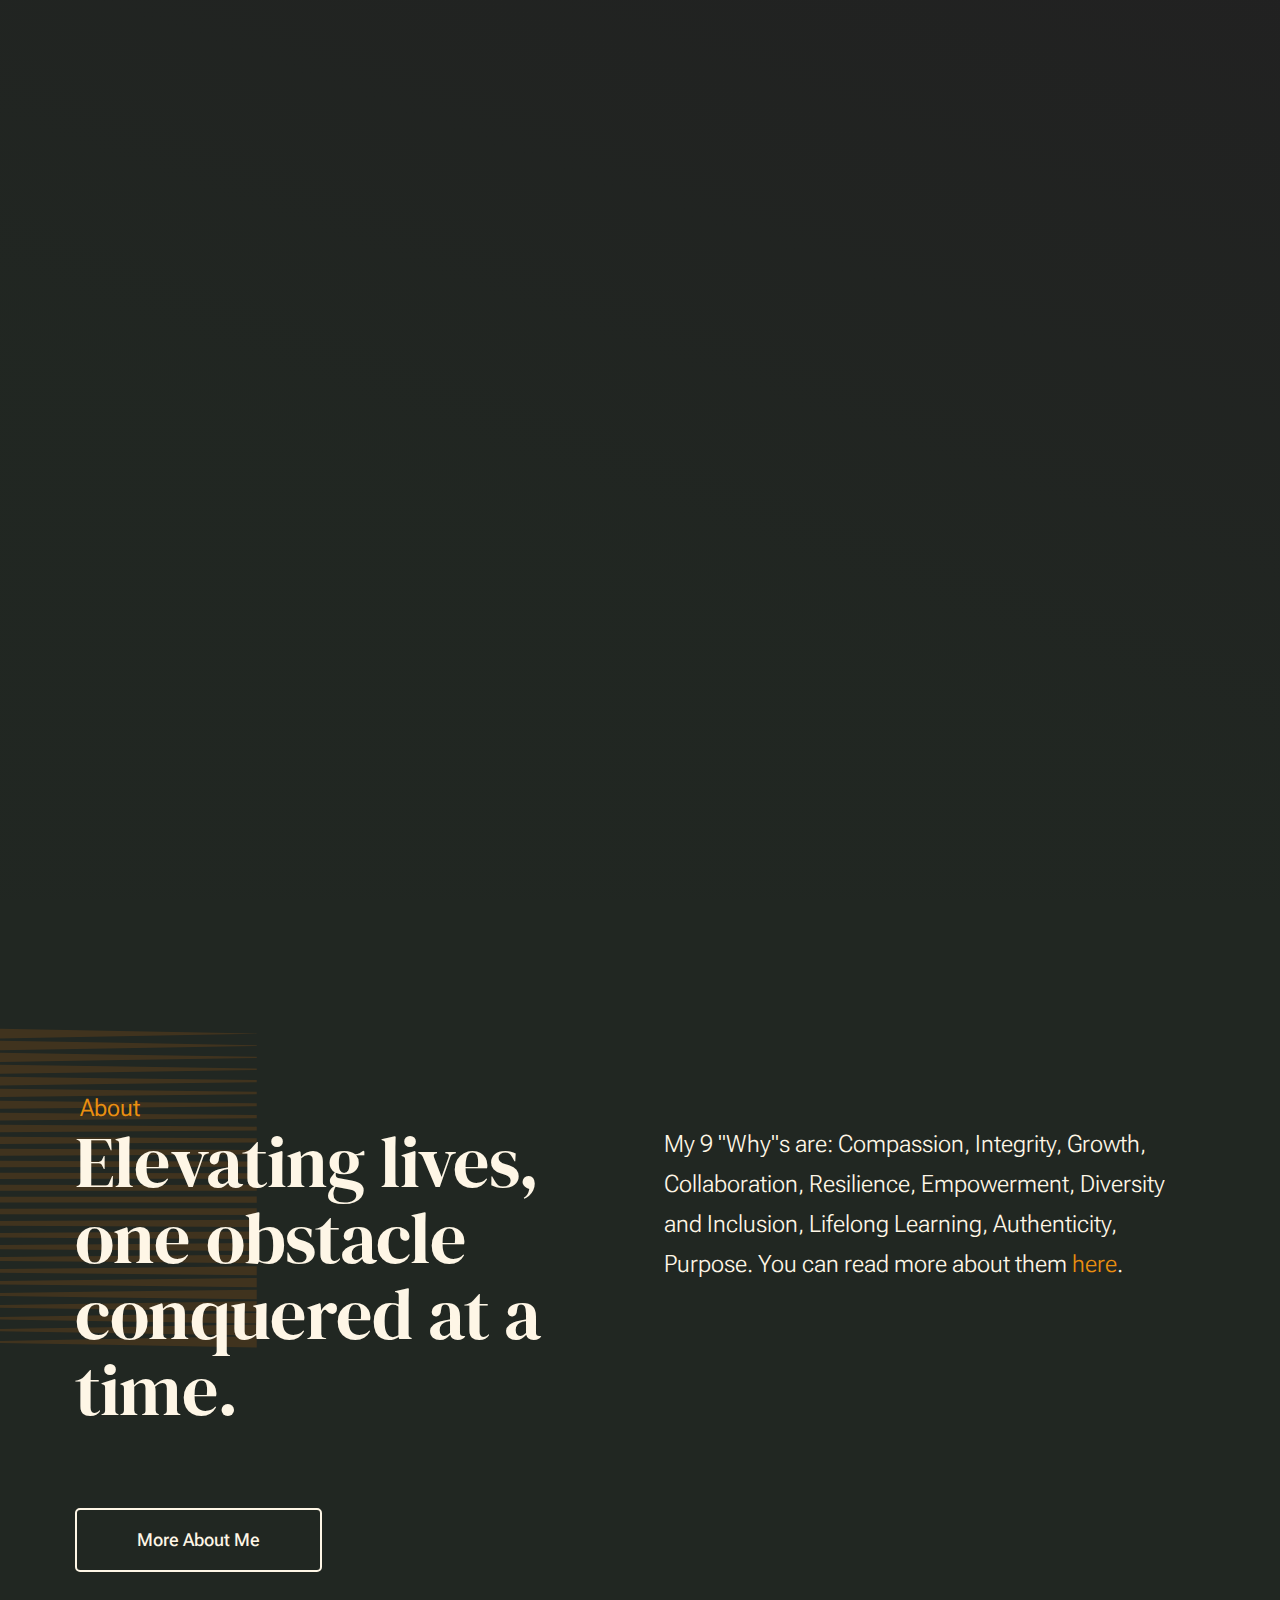
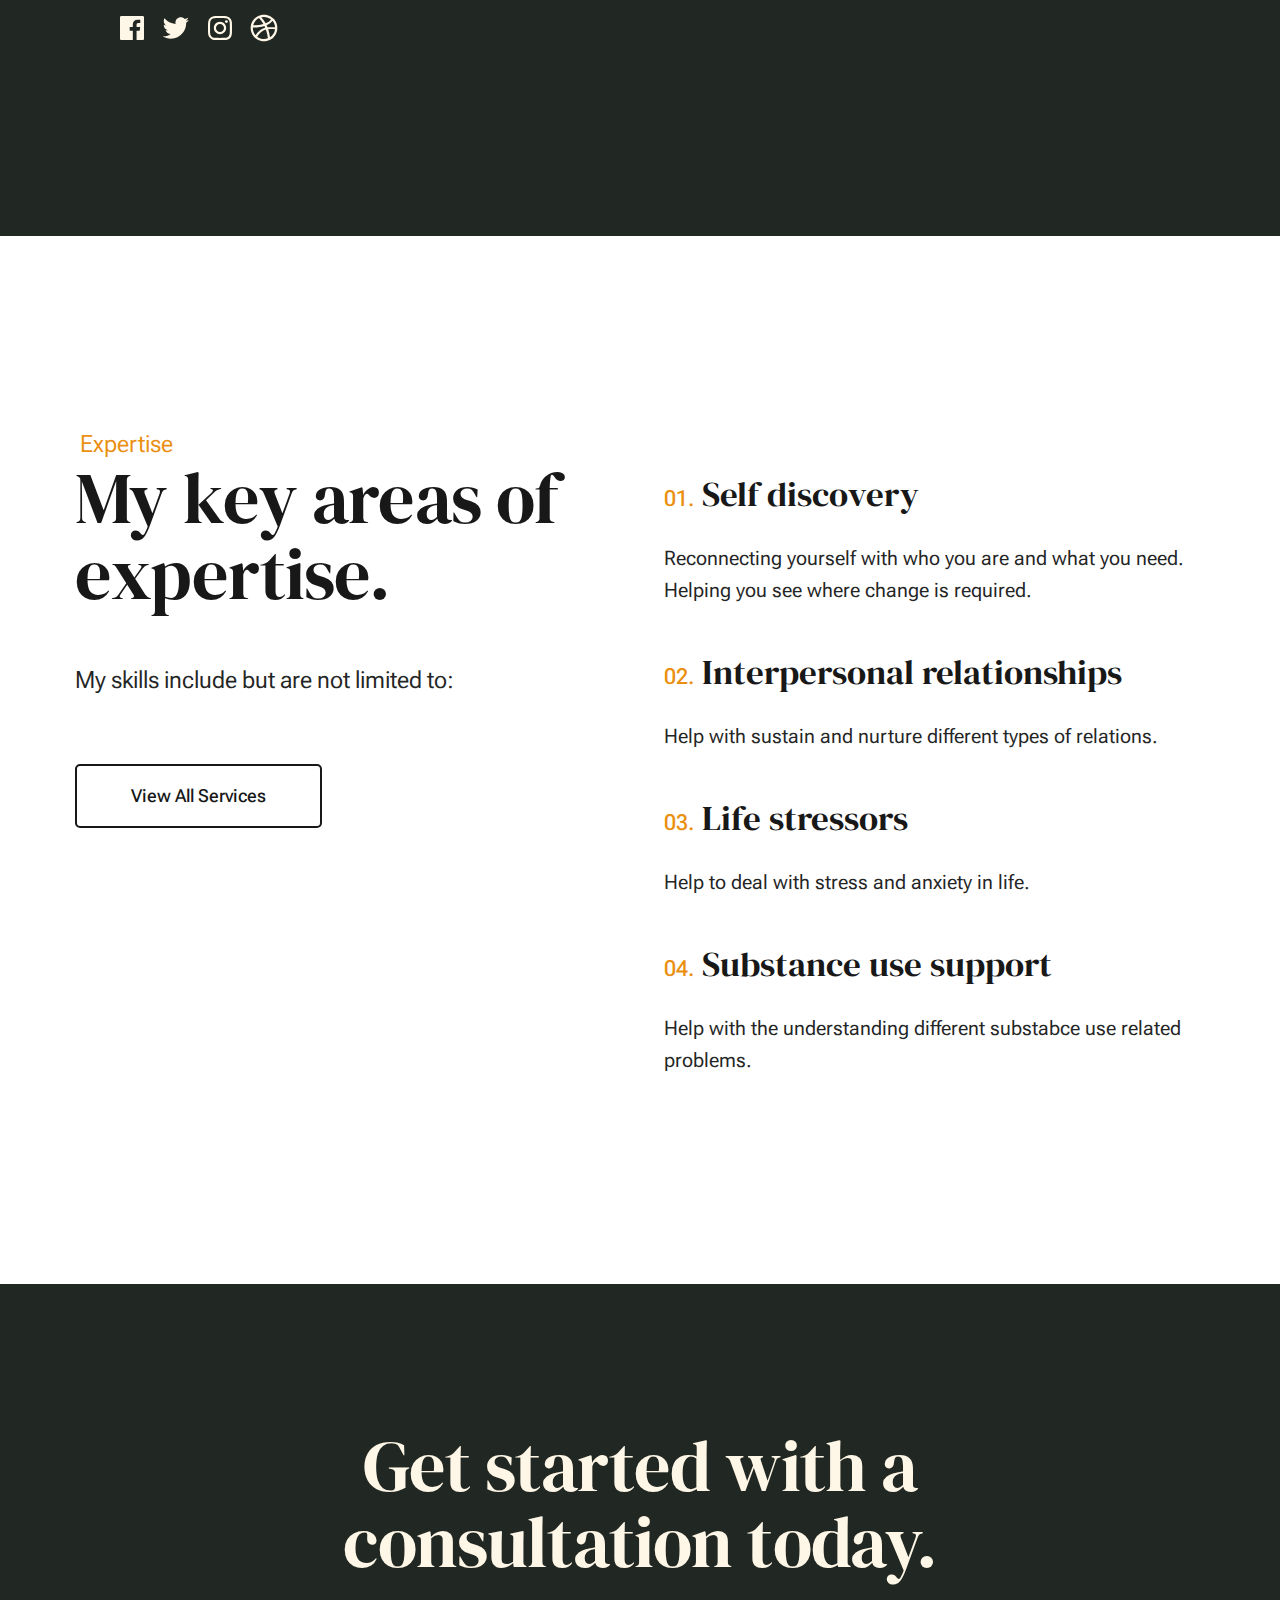
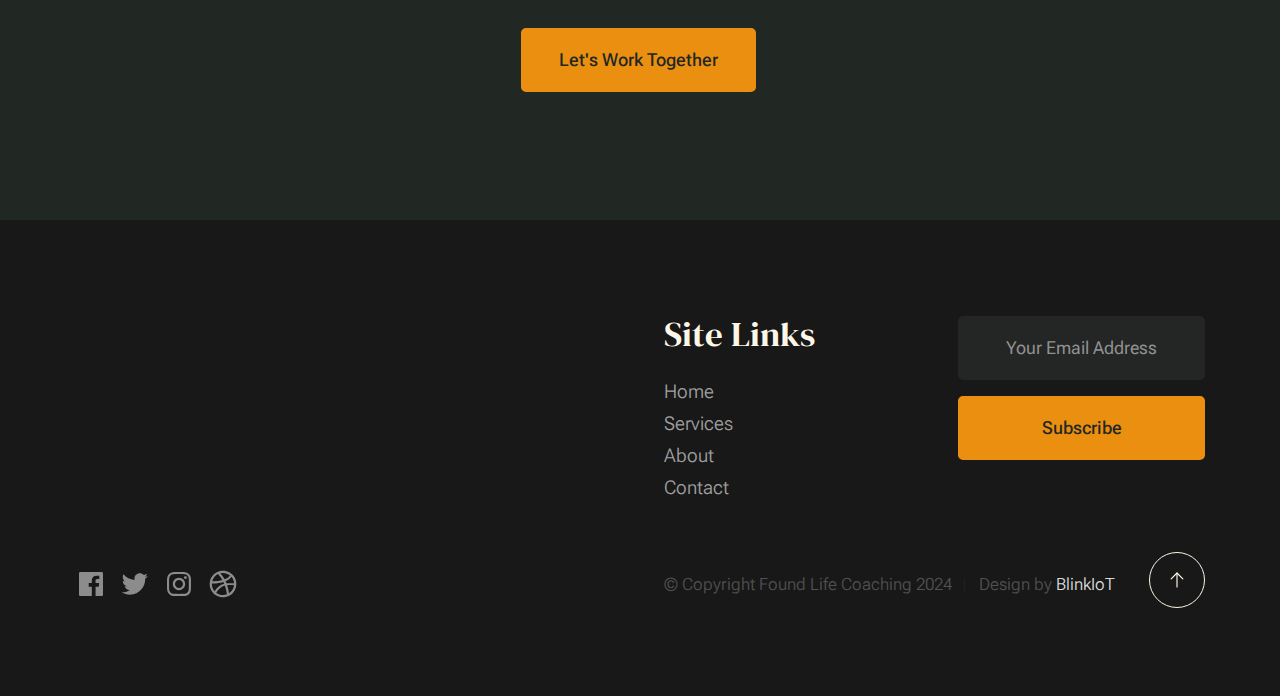
==== index.html @ c4e7d4be "init" ====
<!DOCTYPE html>
<html lang="en" class="no-js" >
<head>

    <!--- basic page needs
    ================================================== -->
    <meta charset="utf-8">
    <meta name="viewport" content="width=device-width, initial-scale=1">
    <title>Monica</title>

    <script>
        document.documentElement.classList.remove('no-js');
        document.documentElement.classList.add('js');
    </script>

    <!-- CSS
    ================================================== -->
    <link rel="stylesheet" href="css/vendor.css">
    <link rel="stylesheet" href="css/styles.css">

    <!-- favicons
    ================================================== -->
    <link rel="apple-touch-icon" sizes="180x180" href="apple-touch-icon.png">
    <link rel="icon" type="image/png" sizes="32x32" href="favicon-32x32.png">
    <link rel="icon" type="image/png" sizes="16x16" href="favicon-16x16.png">
    <link rel="manifest" href="site.webmanifest">

</head>


<body id="top">

    
    <!-- preloader
    ================================================== -->
    <div id="preloader">
        <div id="loader" class="dots-fade">
            <div></div>
            <div></div>
            <div></div>
        </div>
    </div>


    <!-- page wrap
    ================================================== -->
    <div id="page" class="s-pagewrap ss-home">


        <!-- # site header 
        ================================================== -->
        <header class="s-header">

            <div class="row s-header__inner width-sixteen-col">

                <div class="s-header__block">
                    <div class="s-header__logo">
                        <a class="logo" href="index.html">
                            Found Life Coaching
                        </a>
                    </div>

                    <a class="s-header__menu-toggle" href="#0"><span>Menu</span></a>
                </div> <!-- end s-header__block -->

                <nav class="s-header__nav">
    
                    <ul class="s-header__menu-links">
                        <li><a href="about.html">About</a></li>
                        <li><a href="services.html">Services</a></li>
                        <li><a href="contact.html">Contact</a></li>
                    </ul> <!-- s-header__menu-links -->

                    <div class="s-header__contact">
                        <a href="contact.html" class="btn btn--primary s-header__contact-btn">Let's Work Together</a>                        
                    </div> <!-- s-header__contact -->
    
                </nav> <!-- end s-header__nav -->

            </div> <!-- end s-header__inner -->

        </header> <!-- end s-header -->


        <!-- # site main content
        ================================================== -->
        <section id="content" class="s-content">

            <!-- intro
            ----------------------------------------------- -->
            <section id="intro" class="s-intro">

                <div class="row s-intro__content width-sixteen-col">

                    <div class="column lg-12 s-intro__content-inner grid-block">
                        
                        <div class="s-intro__content-text">
                            <div class="s-intro__content-pretitle text-pretitle">Hello, I'm Bongeka</div>
                            <h1 class="s-intro__content-title">
                            I help people <br>
                            navigate life's hurdles  <br>
                            with strength, serenity, <br>
                            and success. 
                            </h1>
                        </div> <!-- s-intro__content-text -->

                        <div class="s-intro__content-media"> 
                            <div class="s-intro__content-media-inner">                               
                                <img src="images/intro-bg.jpg" srcset="images/intro-bg.jpg 1x, images/intro-bg@2x.jpg 2x" alt="">
                                <div class="lines">                               
                                    <span></span>                                  
                                </div>
                            </div>
                        </div> <!-- s-intro__content-media -->                      

                        <div class="s-intro__scroll-down">
                            <a href="#about" class="smoothscroll">
                                <div class="scroll-icon">
                                    <svg xmlns="http://www.w3.org/2000/svg" viewBox="0 0 24 24" width="36" height="36" fill="none" stroke="#97b34a" stroke-width="1" stroke-linecap="round" stroke-linejoin="round">&lt;!--!  Atomicons Free 1.00 by @atisalab License - https://atomicons.com/license/ (Icons: CC BY 4.0) Copyright 2021 Atomicons --&gt;<polyline points="7 13 12 18 17 13"></polyline><line x1="12" y1="18" x2="12" y2="6"></line></svg>
                                </div>
                                <span>Scroll for more</span>
                            </a>
                        </div> <!-- s-intro__scroll-down -->
                        
                    </div> <!-- s-intro__content-inner -->

                </div> <!-- s-intro__content -->

            </section> <!-- end s-intro -->

            <!-- about
            ----------------------------------------------- -->
            <section id="about" class="s-about target-section">

                <div class="row s-about__content width-sixteen-col">
                    <div class="column grid-block grid-section-split">

                        <img src="images/geometric_shape.svg" alt="" class="s-about__content-imgbg">

                        <div class="section-header grid-section-split__header">
                            <div class="text-pretitle">About</div>                           
                            <h2 class="text-display-title">
                                Elevating lives, one obstacle conquered at a time.
                            </h2>                           
                        </div> <!-- end section-header -->

                        <div class="s-about__content-main grid-section-split__primary">
                            <p class="attention-getter">
                             My 9 "Why"s are: Compassion, Integrity, Growth, Collaboration, Resilience, Empowerment, Diversity and Inclusion, Lifelong Learning, Authenticity, Purpose. You can read more about them <a href="about.html">here</a>.
                            </p>
                        </div> <!-- end s-about__content-main -->

                        <div class="s-about__content-btn grid-section-split__bottom">
                            <a href="about.html" class="btn btn--stroke u-fullwidth">More About Me</a>

                            <ul class="s-about__social social-list">
                                <li>
                                    <a href="#0">
                                        <svg xmlns="http://www.w3.org/2000/svg" width="24" height="24" viewBox="0 0 24 24" style="fill:rgba(0, 0, 0, 1);transform:;-ms-filter:"><path d="M20,3H4C3.447,3,3,3.448,3,4v16c0,0.552,0.447,1,1,1h8.615v-6.96h-2.338v-2.725h2.338v-2c0-2.325,1.42-3.592,3.5-3.592 c0.699-0.002,1.399,0.034,2.095,0.107v2.42h-1.435c-1.128,0-1.348,0.538-1.348,1.325v1.735h2.697l-0.35,2.725h-2.348V21H20 c0.553,0,1-0.448,1-1V4C21,3.448,20.553,3,20,3z"></path></svg>
                                        <span class="u-screen-reader-text">Facebook</span>
                                    </a>
                                </li>
                                <li>
                                    <a href="#0">
                                        <svg xmlns="http://www.w3.org/2000/svg" width="24" height="24" viewBox="0 0 24 24" style="fill:rgba(0, 0, 0, 1);transform:;-ms-filter:"><path d="M19.633,7.997c0.013,0.175,0.013,0.349,0.013,0.523c0,5.325-4.053,11.461-11.46,11.461c-2.282,0-4.402-0.661-6.186-1.809 c0.324,0.037,0.636,0.05,0.973,0.05c1.883,0,3.616-0.636,5.001-1.721c-1.771-0.037-3.255-1.197-3.767-2.793 c0.249,0.037,0.499,0.062,0.761,0.062c0.361,0,0.724-0.05,1.061-0.137c-1.847-0.374-3.23-1.995-3.23-3.953v-0.05 c0.537,0.299,1.16,0.486,1.82,0.511C3.534,9.419,2.823,8.184,2.823,6.787c0-0.748,0.199-1.434,0.548-2.032 c1.983,2.443,4.964,4.04,8.306,4.215c-0.062-0.3-0.1-0.611-0.1-0.923c0-2.22,1.796-4.028,4.028-4.028 c1.16,0,2.207,0.486,2.943,1.272c0.91-0.175,1.782-0.512,2.556-0.973c-0.299,0.935-0.936,1.721-1.771,2.22 c0.811-0.088,1.597-0.312,2.319-0.624C21.104,6.712,20.419,7.423,19.633,7.997z"></path></svg>
                                        <span class="u-screen-reader-text">Twitter</span>
                                    </a>
                                </li>
                                <li>
                                    <a href="#0">
                                        <svg xmlns="http://www.w3.org/2000/svg" width="24" height="24" viewBox="0 0 24 24" style="fill:rgba(0, 0, 0, 1);transform:;-ms-filter:"><path d="M11.999,7.377c-2.554,0-4.623,2.07-4.623,4.623c0,2.554,2.069,4.624,4.623,4.624c2.552,0,4.623-2.07,4.623-4.624 C16.622,9.447,14.551,7.377,11.999,7.377L11.999,7.377z M11.999,15.004c-1.659,0-3.004-1.345-3.004-3.003 c0-1.659,1.345-3.003,3.004-3.003s3.002,1.344,3.002,3.003C15.001,13.659,13.658,15.004,11.999,15.004L11.999,15.004z"></path><circle cx="16.806" cy="7.207" r="1.078"></circle><path d="M20.533,6.111c-0.469-1.209-1.424-2.165-2.633-2.632c-0.699-0.263-1.438-0.404-2.186-0.42 c-0.963-0.042-1.268-0.054-3.71-0.054s-2.755,0-3.71,0.054C7.548,3.074,6.809,3.215,6.11,3.479C4.9,3.946,3.945,4.902,3.477,6.111 c-0.263,0.7-0.404,1.438-0.419,2.186c-0.043,0.962-0.056,1.267-0.056,3.71c0,2.442,0,2.753,0.056,3.71 c0.015,0.748,0.156,1.486,0.419,2.187c0.469,1.208,1.424,2.164,2.634,2.632c0.696,0.272,1.435,0.426,2.185,0.45 c0.963,0.042,1.268,0.055,3.71,0.055s2.755,0,3.71-0.055c0.747-0.015,1.486-0.157,2.186-0.419c1.209-0.469,2.164-1.424,2.633-2.633 c0.263-0.7,0.404-1.438,0.419-2.186c0.043-0.962,0.056-1.267,0.056-3.71s0-2.753-0.056-3.71C20.941,7.57,20.801,6.819,20.533,6.111z M19.315,15.643c-0.007,0.576-0.111,1.147-0.311,1.688c-0.305,0.787-0.926,1.409-1.712,1.711c-0.535,0.199-1.099,0.303-1.67,0.311 c-0.95,0.044-1.218,0.055-3.654,0.055c-2.438,0-2.687,0-3.655-0.055c-0.569-0.007-1.135-0.112-1.669-0.311 c-0.789-0.301-1.414-0.923-1.719-1.711c-0.196-0.534-0.302-1.099-0.311-1.669c-0.043-0.95-0.053-1.218-0.053-3.654 c0-2.437,0-2.686,0.053-3.655c0.007-0.576,0.111-1.146,0.311-1.687c0.305-0.789,0.93-1.41,1.719-1.712 c0.534-0.198,1.1-0.303,1.669-0.311c0.951-0.043,1.218-0.055,3.655-0.055c2.437,0,2.687,0,3.654,0.055 c0.571,0.007,1.135,0.112,1.67,0.311c0.786,0.303,1.407,0.925,1.712,1.712c0.196,0.534,0.302,1.099,0.311,1.669 c0.043,0.951,0.054,1.218,0.054,3.655c0,2.436,0,2.698-0.043,3.654H19.315z"></path></svg>
                                        <span class="u-screen-reader-text">Instagram</span>
                                    </a>
                                </li>
                                <li>
                                    <a href="#0">
                                        <svg xmlns="http://www.w3.org/2000/svg" width="24" height="24" viewBox="0 0 24 24" style="fill: rgba(0, 0, 0, 1);transform: ;msFilter:;"><path d="M20.66 6.98a9.932 9.932 0 0 0-3.641-3.64C15.486 2.447 13.813 2 12 2s-3.486.447-5.02 1.34c-1.533.893-2.747 2.107-3.64 3.64S2 10.187 2 12s.446 3.487 1.34 5.02a9.924 9.924 0 0 0 3.641 3.64C8.514 21.553 10.187 22 12 22s3.486-.447 5.02-1.34a9.932 9.932 0 0 0 3.641-3.64C21.554 15.487 22 13.813 22 12s-.446-3.487-1.34-5.02zM12 3.66c2 0 3.772.64 5.32 1.919-.92 1.174-2.286 2.14-4.1 2.9-1.002-1.813-2.088-3.327-3.261-4.54A7.715 7.715 0 0 1 12 3.66zM5.51 6.8a8.116 8.116 0 0 1 2.711-2.22c1.212 1.201 2.325 2.7 3.34 4.5-2 .6-4.114.9-6.341.9-.573 0-1.006-.013-1.3-.04A8.549 8.549 0 0 1 5.51 6.8zM3.66 12c0-.054.003-.12.01-.2.007-.08.01-.146.01-.2.254.014.641.02 1.161.02 2.666 0 5.146-.367 7.439-1.1.187.373.381.793.58 1.26-1.32.293-2.674 1.006-4.061 2.14S6.4 16.247 5.76 17.5c-1.4-1.587-2.1-3.42-2.1-5.5zM12 20.34c-1.894 0-3.594-.587-5.101-1.759.601-1.187 1.524-2.322 2.771-3.401 1.246-1.08 2.483-1.753 3.71-2.02a29.441 29.441 0 0 1 1.56 6.62 8.166 8.166 0 0 1-2.94.56zm7.08-3.96a8.351 8.351 0 0 1-2.58 2.621c-.24-2.08-.7-4.107-1.379-6.081.932-.066 1.765-.1 2.5-.1.799 0 1.686.034 2.659.1a8.098 8.098 0 0 1-1.2 3.46zm-1.24-5c-1.16 0-2.233.047-3.22.14a27.053 27.053 0 0 0-.68-1.62c2.066-.906 3.532-2.006 4.399-3.3 1.2 1.414 1.854 3.027 1.96 4.84-.812-.04-1.632-.06-2.459-.06z"></path></svg>
                                        <span class="u-screen-reader-text">Dribbble</span>
                                    </a>
                                </li>
                            </ul> <!-- end s-footer__social -->
                        </div> <!-- end s-about__content-btn -->
                    
                    </div> <!-- content-inner -->
                </div>
                
            </section> <!-- end s-about -->

            <!-- expertise
            ----------------------------------------------- -->
            <section id="expertise" class="s-expertise">

                <div class="row s-expertise__content width-sixteen-col">
                    <div class="column xl-12 grid-block grid-section-split">

                        <div class="section-header grid-section-split__header">
                            <div class="text-pretitle">Expertise</div>                           
                            <h2 class="text-display-title">
                            My key areas of expertise.
                            </h2>     
                            
                            <p class="lead">
                            My skills include but are not limited to:</p>
                        </div> <!-- end section-header -->

                        <div class="s-expertise__content-main grid-section-split__primary">

                            <div class="grid-list-items list-items show-ctr">
                                <div class="grid-list-items__item list-items__item">
                                    <div class="grid-list-items__title list-items__item-header">
                                        <h3 class="list-items__item-title">Self discovery</h3>
                                    </div>
                                    <div class="grid-list-items__text list-items__item-text">
                                        <p>
                                            Reconnecting yourself with who you are and what you need.
                                            Helping you see where change is required.
                                        </p>
                                    </div>
                                </div> <!-- list-item -->
                                <div class="grid-list-items__item list-items__item">
                                    <div class="grid-list-items__title list-items__item-header">
                                        <h3 class="list-items__item-title">Interpersonal relationships</h3>
                                    </div>
                                    <div class="grid-list-items__text list-items__item-text">
                                        <p>
                                            Help with sustain and nurture different types of relations.
                                        </p>
                                    </div>
                                </div> <!-- list-expertise__item -->
                                <div class="grid-list-items__item list-items__item">
                                    <div class="grid-list-items__title list-items__item-header">
                                        <h3 class="list-items__item-title">Life stressors</h3>
                                    </div>
                                    <div class="grid-list-items__text list-items__item-text">
                                        <p>
                                            Help to deal with stress and anxiety in life.
                                        </p>
                                    </div>
                                </div> <!-- list-expertise__item -->
                                <div class="grid-list-items__item list-items__item">
                                    <div class="grid-list-items__title list-items__item-header">
                                        <h3 class="list-items__item-title">Substance use support</h3>
                                    </div>
                                    <div class="grid-list-items__text list-items__item-text">
                                        <p>
                                            Help with the understanding  different substabce use related problems.
                                        </p>
                                    </div>
                                </div> <!-- list-expertise__item -->

                            </div> <!-- grid-list-items -->
                        </div> <!-- end s-expertise__content-main -->

                        <div class="s-expertise__content-btn grid-section-split__bottom">
                            <a href="services.html" class="btn btn--stroke u-fullwidth">View All Services</a>
                        </div> <!-- end s-about__content-btn -->

                    </div> <!-- end grid-block-->
                </div> <!-- end s-expertise__content -->

            </section> <!-- end s-expertise -->

            <!-- clients
       

        </section>s-content-->

        <!-- # cta
        ================================================== -->
        <section id="cta" class="s-cta">

            <div class="row row-x-center text-center">
                <div class="column xl-8 lg-12">

                    <div class="s-cta__content">
                        <h2 class="text-display-title">
                        Get started with a consultation today.
                        </h2>
                        <p class="lead">
                        </p>
                        <a href="contact.html" class="btn btn--primary">Let's Work Together</a>
                    </div>

                </div>
            </div>

        </section> <!-- end s-cta -->

        <!-- # journal
        ================================================== -->



        <!-- # footer 
        ================================================== -->
        <footer class="s-footer">
            <div class="row s-footer__content">
                <div class="column xl-6 lg-6 md-12 s-footer__block s-footer__about">                    
             
                </div>                
                <div class="column xl-3 lg-6 md-12 s-footer__block s-footer__site-links">
                    <h3>Site Links</h3>
                    <ul class="link-list">
                        <li><a href="index.html">Home</a></li>
                        <li><a href="services.html">Services</a></li>
                        <li><a href="about.html">About</a></li>
                        <li><a href="contact.html">Contact</a></li>
                    </ul>
                </div>
                <div class="column xl-3 lg-6 md-12 tab-12 s-footer__block s-footer__newsletter">
                    <div class="subscribe-form">
                        <form id="mc-form" class="mc-form">
                            <input type="email" name="EMAIL" id="mce-EMAIL" class="u-fullwidth text-center" placeholder="Your Email Address" title="The domain portion of the email address is invalid (the portion after the @)." pattern="^([^\x00-\x20\x22\x28\x29\x2c\x2e\x3a-\x3c\x3e\x40\x5b-\x5d\x7f-\xff]+|\x22([^\x0d\x22\x5c\x80-\xff]|\x5c[\x00-\x7f])*\x22)(\x2e([^\x00-\x20\x22\x28\x29\x2c\x2e\x3a-\x3c\x3e\x40\x5b-\x5d\x7f-\xff]+|\x22([^\x0d\x22\x5c\x80-\xff]|\x5c[\x00-\x7f])*\x22))*\x40([^\x00-\x20\x22\x28\x29\x2c\x2e\x3a-\x3c\x3e\x40\x5b-\x5d\x7f-\xff]+|\x5b([^\x0d\x5b-\x5d\x80-\xff]|\x5c[\x00-\x7f])*\x5d)(\x2e([^\x00-\x20\x22\x28\x29\x2c\x2e\x3a-\x3c\x3e\x40\x5b-\x5d\x7f-\xff]+|\x5b([^\x0d\x5b-\x5d\x80-\xff]|\x5c[\x00-\x7f])*\x5d))*(\.\w{2,})+$" required>
                            <input type="submit" name="subscribe" value="Subscribe" class="btn btn--primary btn--small u-fullwidth">
                            <!-- <div style="position: absolute; left: -5000px;" aria-hidden="true"><input type="text" name="b_cdb7b577e41181934ed6a6a44_9a91cfe7b3" tabindex="-1" value=""></div> -->
                            <div class="mc-status"></div>
                        </form>
                    </div>
                </div>
            </div>    
            
            <div class="row s-footer__bottom">
                <div class="column xl-6 lg-12">
                    <ul class="s-footer__social social-list">
                        <li>
                            <a href="#0">
                                <svg xmlns="http://www.w3.org/2000/svg" width="24" height="24" viewBox="0 0 24 24" style="fill:rgba(0, 0, 0, 1);transform:;-ms-filter:"><path d="M20,3H4C3.447,3,3,3.448,3,4v16c0,0.552,0.447,1,1,1h8.615v-6.96h-2.338v-2.725h2.338v-2c0-2.325,1.42-3.592,3.5-3.592 c0.699-0.002,1.399,0.034,2.095,0.107v2.42h-1.435c-1.128,0-1.348,0.538-1.348,1.325v1.735h2.697l-0.35,2.725h-2.348V21H20 c0.553,0,1-0.448,1-1V4C21,3.448,20.553,3,20,3z"></path></svg>
                                <span class="u-screen-reader-text">Facebook</span>
                            </a>
                        </li>
                        <li>
                            <a href="#0">
                                <svg xmlns="http://www.w3.org/2000/svg" width="24" height="24" viewBox="0 0 24 24" style="fill:rgba(0, 0, 0, 1);transform:;-ms-filter:"><path d="M19.633,7.997c0.013,0.175,0.013,0.349,0.013,0.523c0,5.325-4.053,11.461-11.46,11.461c-2.282,0-4.402-0.661-6.186-1.809 c0.324,0.037,0.636,0.05,0.973,0.05c1.883,0,3.616-0.636,5.001-1.721c-1.771-0.037-3.255-1.197-3.767-2.793 c0.249,0.037,0.499,0.062,0.761,0.062c0.361,0,0.724-0.05,1.061-0.137c-1.847-0.374-3.23-1.995-3.23-3.953v-0.05 c0.537,0.299,1.16,0.486,1.82,0.511C3.534,9.419,2.823,8.184,2.823,6.787c0-0.748,0.199-1.434,0.548-2.032 c1.983,2.443,4.964,4.04,8.306,4.215c-0.062-0.3-0.1-0.611-0.1-0.923c0-2.22,1.796-4.028,4.028-4.028 c1.16,0,2.207,0.486,2.943,1.272c0.91-0.175,1.782-0.512,2.556-0.973c-0.299,0.935-0.936,1.721-1.771,2.22 c0.811-0.088,1.597-0.312,2.319-0.624C21.104,6.712,20.419,7.423,19.633,7.997z"></path></svg>
                                <span class="u-screen-reader-text">Twitter</span>
                            </a>
                        </li>
                        <li>
                            <a href="#0">
                                <svg xmlns="http://www.w3.org/2000/svg" width="24" height="24" viewBox="0 0 24 24" style="fill:rgba(0, 0, 0, 1);transform:;-ms-filter:"><path d="M11.999,7.377c-2.554,0-4.623,2.07-4.623,4.623c0,2.554,2.069,4.624,4.623,4.624c2.552,0,4.623-2.07,4.623-4.624 C16.622,9.447,14.551,7.377,11.999,7.377L11.999,7.377z M11.999,15.004c-1.659,0-3.004-1.345-3.004-3.003 c0-1.659,1.345-3.003,3.004-3.003s3.002,1.344,3.002,3.003C15.001,13.659,13.658,15.004,11.999,15.004L11.999,15.004z"></path><circle cx="16.806" cy="7.207" r="1.078"></circle><path d="M20.533,6.111c-0.469-1.209-1.424-2.165-2.633-2.632c-0.699-0.263-1.438-0.404-2.186-0.42 c-0.963-0.042-1.268-0.054-3.71-0.054s-2.755,0-3.71,0.054C7.548,3.074,6.809,3.215,6.11,3.479C4.9,3.946,3.945,4.902,3.477,6.111 c-0.263,0.7-0.404,1.438-0.419,2.186c-0.043,0.962-0.056,1.267-0.056,3.71c0,2.442,0,2.753,0.056,3.71 c0.015,0.748,0.156,1.486,0.419,2.187c0.469,1.208,1.424,2.164,2.634,2.632c0.696,0.272,1.435,0.426,2.185,0.45 c0.963,0.042,1.268,0.055,3.71,0.055s2.755,0,3.71-0.055c0.747-0.015,1.486-0.157,2.186-0.419c1.209-0.469,2.164-1.424,2.633-2.633 c0.263-0.7,0.404-1.438,0.419-2.186c0.043-0.962,0.056-1.267,0.056-3.71s0-2.753-0.056-3.71C20.941,7.57,20.801,6.819,20.533,6.111z M19.315,15.643c-0.007,0.576-0.111,1.147-0.311,1.688c-0.305,0.787-0.926,1.409-1.712,1.711c-0.535,0.199-1.099,0.303-1.67,0.311 c-0.95,0.044-1.218,0.055-3.654,0.055c-2.438,0-2.687,0-3.655-0.055c-0.569-0.007-1.135-0.112-1.669-0.311 c-0.789-0.301-1.414-0.923-1.719-1.711c-0.196-0.534-0.302-1.099-0.311-1.669c-0.043-0.95-0.053-1.218-0.053-3.654 c0-2.437,0-2.686,0.053-3.655c0.007-0.576,0.111-1.146,0.311-1.687c0.305-0.789,0.93-1.41,1.719-1.712 c0.534-0.198,1.1-0.303,1.669-0.311c0.951-0.043,1.218-0.055,3.655-0.055c2.437,0,2.687,0,3.654,0.055 c0.571,0.007,1.135,0.112,1.67,0.311c0.786,0.303,1.407,0.925,1.712,1.712c0.196,0.534,0.302,1.099,0.311,1.669 c0.043,0.951,0.054,1.218,0.054,3.655c0,2.436,0,2.698-0.043,3.654H19.315z"></path></svg>
                                <span class="u-screen-reader-text">Instagram</span>
                            </a>
                        </li>
                        <li>
                            <a href="#0">
                                <svg xmlns="http://www.w3.org/2000/svg" width="24" height="24" viewBox="0 0 24 24" style="fill: rgba(0, 0, 0, 1);transform: ;msFilter:;"><path d="M20.66 6.98a9.932 9.932 0 0 0-3.641-3.64C15.486 2.447 13.813 2 12 2s-3.486.447-5.02 1.34c-1.533.893-2.747 2.107-3.64 3.64S2 10.187 2 12s.446 3.487 1.34 5.02a9.924 9.924 0 0 0 3.641 3.64C8.514 21.553 10.187 22 12 22s3.486-.447 5.02-1.34a9.932 9.932 0 0 0 3.641-3.64C21.554 15.487 22 13.813 22 12s-.446-3.487-1.34-5.02zM12 3.66c2 0 3.772.64 5.32 1.919-.92 1.174-2.286 2.14-4.1 2.9-1.002-1.813-2.088-3.327-3.261-4.54A7.715 7.715 0 0 1 12 3.66zM5.51 6.8a8.116 8.116 0 0 1 2.711-2.22c1.212 1.201 2.325 2.7 3.34 4.5-2 .6-4.114.9-6.341.9-.573 0-1.006-.013-1.3-.04A8.549 8.549 0 0 1 5.51 6.8zM3.66 12c0-.054.003-.12.01-.2.007-.08.01-.146.01-.2.254.014.641.02 1.161.02 2.666 0 5.146-.367 7.439-1.1.187.373.381.793.58 1.26-1.32.293-2.674 1.006-4.061 2.14S6.4 16.247 5.76 17.5c-1.4-1.587-2.1-3.42-2.1-5.5zM12 20.34c-1.894 0-3.594-.587-5.101-1.759.601-1.187 1.524-2.322 2.771-3.401 1.246-1.08 2.483-1.753 3.71-2.02a29.441 29.441 0 0 1 1.56 6.62 8.166 8.166 0 0 1-2.94.56zm7.08-3.96a8.351 8.351 0 0 1-2.58 2.621c-.24-2.08-.7-4.107-1.379-6.081.932-.066 1.765-.1 2.5-.1.799 0 1.686.034 2.659.1a8.098 8.098 0 0 1-1.2 3.46zm-1.24-5c-1.16 0-2.233.047-3.22.14a27.053 27.053 0 0 0-.68-1.62c2.066-.906 3.532-2.006 4.399-3.3 1.2 1.414 1.854 3.027 1.96 4.84-.812-.04-1.632-.06-2.459-.06z"></path></svg>
                                <span class="u-screen-reader-text">Dribbble</span>
                            </a>
                        </li>
                    </ul> <!-- end s-footer__social -->
                </div>
                <div class="column xl-6 lg-12">
                    <p class="ss-copyright">
                        <span>© Copyright Found Life Coaching 2024</span> 
                        <span>Design by <a href="https://blinkiot.tech/">BlinkIoT</a></span>
                    </p>
                </div>

                <div class="ss-go-top">
                    <a class="smoothscroll" title="Back to Top" href="#top">
                        <svg xmlns="http://www.w3.org/2000/svg" viewBox="0 0 24 24" width="36" height="36" fill="none" stroke="#ffffff" stroke-width="1" stroke-linecap="round" stroke-linejoin="round">&lt;!--!  Atomicons Free 1.00 by @atisalab License - https://atomicons.com/license/ (Icons: CC BY 4.0) Copyright 2021 Atomicons --&gt;<polyline points="17 11 12 6 7 11"></polyline><line x1="12" y1="18" x2="12" y2="6"></line></svg>
                    </a>
                </div> <!-- end ss-go-top -->
            </div>
            
        </footer> <!-- end s-footer -->

    </div> <!-- end page-wrap -->

    <!-- Java Script
    ================================================== -->
    <script src="js/plugins.js"></script>
    <script src="js/main.js"></script>

</body>
</html>
---- css/vendor.css ----
/* ===================================================================
 * Monica Third-party Stylesheets
 * Template Ver. 1.0.0
 * 12-13-2022
 * -------------------------------------------------------------------
 *
 * TOC:
 * # PrismJS
 * # Swiper
 *
 * ------------------------------------------------------------------- */


/* ===================================================================
 * # PrismJS 1.20.0
 *   https://prismjs.com/download.html#themes=prism-okaidia&languages=markup+css+clike+javascript+markup-templating+php 
 *   
 *   okaidia theme for JavaScript, CSS and HTML
 *   Loosely based on Monokai textmate theme by http://www.monokai.nl/
 *   @author ocodia
 * ------------------------------------------------------------------- */
code[class*=language-],
pre[class*=language-] {
  color          : #f8f8f2;
  background     : none;
  text-shadow    : 0 1px rgba(0, 0, 0, 0.3);
  font-family    : var(--font-mono);
  font-size      : calc(var(--text-size) * 0.9444);
  text-align     : left;
  white-space    : pre;
  word-spacing   : normal;
  word-break     : normal;
  word-wrap      : normal;
  line-height    : var(--vspace-1);
  -moz-tab-size  : 4;
  -o-tab-size    : 4;
  tab-size       : 4;
  -webkit-hyphens: none;
  -ms-hyphens    : none;
  hyphens        : none;
}

/* Code blocks */
pre[class*=language-] {
  padding : var(--vspace-0_5) 0 var(--vspace-1);
  margin  : var(--vspace-1) 0;
  overflow: auto;
}

:not(pre)>code[class*=language-],
pre[class*=language-] {
  background: #272822;
}

/* Inline code */
:not(pre)>code[class*=language-] {
  padding    : 0.1em;
  white-space: normal;
}

.token.comment,
.token.prolog,
.token.doctype,
.token.cdata {
  color: slategray;
}

.token.punctuation {
  color: #f8f8f2;
}

.token.namespace {
  opacity: 0.7;
}

.token.property,
.token.tag,
.token.constant,
.token.symbol,
.token.deleted {
  color: #f92672;
}

.token.boolean,
.token.number {
  color: #ae81ff;
}

.token.selector,
.token.attr-name,
.token.string,
.token.char,
.token.builtin,
.token.inserted {
  color: #a6e22e;
}

.token.operator,
.token.entity,
.token.url,
.language-css .token.string,
.style .token.string,
.token.variable {
  color: #f8f8f2;
}

.token.atrule,
.token.attr-value,
.token.function,
.token.class-name {
  color: #e6db74;
}

.token.keyword {
  color: #66d9ef;
}

.token.regex,
.token.important {
  color: #fd971f;
}

.token.important,
.token.bold {
  font-weight: bold;
}

.token.italic {
  font-style: italic;
}

.token.entity {
  cursor: help;
}



/* ===================================================================
 * # Swiper 6.4.5
 *   Most modern mobile touch slider and framework with hardware accelerated transitions
 *   https://swiperjs.com
 *
 *   Copyright 2014-2020 Vladimir Kharlampidi
 *
 *   Released under the MIT License
 *
 *   Released on: December 18, 2020
 * ------------------------------------------------------------------- */
@font-face {
  font-family: "swiper-icons";
  src        : url("data:application/font-woff;charset=utf-8;base64, [base64]//wADZ2x5ZgAAAywAAADMAAAD2MHtryVoZWFkAAABbAAAADAAAAA2E2+eoWhoZWEAAAGcAAAAHwAAACQC9gDzaG10eAAAAigAAAAZAAAArgJkABFsb2NhAAAC0AAAAFoAAABaFQAUGG1heHAAAAG8AAAAHwAAACAAcABAbmFtZQAAA/gAAAE5AAACXvFdBwlwb3N0AAAFNAAAAGIAAACE5s74hXjaY2BkYGAAYpf5Hu/j+W2+MnAzMYDAzaX6QjD6/4//Bxj5GA8AuRwMYGkAPywL13jaY2BkYGA88P8Agx4j+/8fQDYfA1AEBWgDAIB2BOoAeNpjYGRgYNBh4GdgYgABEMnIABJzYNADCQAACWgAsQB42mNgYfzCOIGBlYGB0YcxjYGBwR1Kf2WQZGhhYGBiYGVmgAFGBiQQkOaawtDAoMBQxXjg/wEGPcYDDA4wNUA2CCgwsAAAO4EL6gAAeNpj2M0gyAACqxgGNWBkZ2D4/wMA+xkDdgAAAHjaY2BgYGaAYBkGRgYQiAHyGMF8FgYHIM3DwMHABGQrMOgyWDLEM1T9/w8UBfEMgLzE////P/5//f/V/xv+r4eaAAeMbAxwIUYmIMHEgKYAYjUcsDAwsLKxc3BycfPw8jEQA/[base64]/uznmfPFBNODM2K7MTQ45YEAZqGP81AmGGcF3iPqOop0r1SPTaTbVkfUe4HXj97wYE+yNwWYxwWu4v1ugWHgo3S1XdZEVqWM7ET0cfnLGxWfkgR42o2PvWrDMBSFj/IHLaF0zKjRgdiVMwScNRAoWUoH78Y2icB/yIY09An6AH2Bdu/UB+yxopYshQiEvnvu0dURgDt8QeC8PDw7Fpji3fEA4z/PEJ6YOB5hKh4dj3EvXhxPqH/SKUY3rJ7srZ4FZnh1PMAtPhwP6fl2PMJMPDgeQ4rY8YT6Gzao0eAEA409DuggmTnFnOcSCiEiLMgxCiTI6Cq5DZUd3Qmp10vO0LaLTd2cjN4fOumlc7lUYbSQcZFkutRG7g6JKZKy0RmdLY680CDnEJ+UMkpFFe1RN7nxdVpXrC4aTtnaurOnYercZg2YVmLN/d/gczfEimrE/fs/bOuq29Zmn8tloORaXgZgGa78yO9/cnXm2BpaGvq25Dv9S4E9+5SIc9PqupJKhYFSSl47+Qcr1mYNAAAAeNptw0cKwkAAAMDZJA8Q7OUJvkLsPfZ6zFVERPy8qHh2YER+3i/BP83vIBLLySsoKimrqKqpa2hp6+jq6RsYGhmbmJqZSy0sraxtbO3sHRydnEMU4uR6yx7JJXveP7WrDycAAAAAAAH//wACeNpjYGRgYOABYhkgZgJCZgZNBkYGLQZtIJsFLMYAAAw3ALgAeNolizEKgDAQBCchRbC2sFER0YD6qVQiBCv/H9ezGI6Z5XBAw8CBK/m5iQQVauVbXLnOrMZv2oLdKFa8Pjuru2hJzGabmOSLzNMzvutpB3N42mNgZGBg4GKQYzBhYMxJLMlj4GBgAYow/P/PAJJhLM6sSoWKfWCAAwDAjgbRAAB42mNgYGBkAIIbCZo5IPrmUn0hGA0AO8EFTQAA") format("woff");
  font-weight: 400;
  font-style : normal;
}

:root {
  --swiper-theme-color: #007aff;
}

.swiper-container {
  margin-left : auto;
  margin-right: auto;
  position    : relative;
  overflow    : hidden;
  list-style  : none;
  padding     : 0;
  /* Fix of Webkit flickering */
  z-index     : 1;
}

.swiper-container-vertical>.swiper-wrapper {
  flex-direction: column;
}

.swiper-wrapper {
  position           : relative;
  width              : 100%;
  height             : 100%;
  z-index            : 1;
  display            : flex;
  transition-property: transform;
  box-sizing         : content-box;
}

.swiper-container-android .swiper-slide,
.swiper-wrapper {
  transform: translate3d(0px, 0, 0);
}

.swiper-container-multirow>.swiper-wrapper {
  flex-wrap: wrap;
}

.swiper-container-multirow-column>.swiper-wrapper {
  flex-wrap     : wrap;
  flex-direction: column;
}

.swiper-container-free-mode>.swiper-wrapper {
  transition-timing-function: ease-out;
  margin                    : 0 auto;
}

.swiper-slide {
  flex-shrink        : 0;
  width              : 100%;
  height             : 100%;
  position           : relative;
  transition-property: transform;
}

.swiper-slide-invisible-blank {
  visibility: hidden;
}

/* Auto Height */
.swiper-container-autoheight,
.swiper-container-autoheight .swiper-slide {
  height: auto;
}

.swiper-container-autoheight .swiper-wrapper {
  align-items        : flex-start;
  transition-property: transform, height;
}

/* 3D Effects */
.swiper-container-3d {
  perspective: 1200px;
}

.swiper-container-3d .swiper-wrapper,
.swiper-container-3d .swiper-slide,
.swiper-container-3d .swiper-slide-shadow-left,
.swiper-container-3d .swiper-slide-shadow-right,
.swiper-container-3d .swiper-slide-shadow-top,
.swiper-container-3d .swiper-slide-shadow-bottom,
.swiper-container-3d .swiper-cube-shadow {
  transform-style: preserve-3d;
}

.swiper-container-3d .swiper-slide-shadow-left,
.swiper-container-3d .swiper-slide-shadow-right,
.swiper-container-3d .swiper-slide-shadow-top,
.swiper-container-3d .swiper-slide-shadow-bottom {
  position      : absolute;
  left          : 0;
  top           : 0;
  width         : 100%;
  height        : 100%;
  pointer-events: none;
  z-index       : 10;
}

.swiper-container-3d .swiper-slide-shadow-left {
  background-image: linear-gradient(to left, rgba(0, 0, 0, 0.5), rgba(0, 0, 0, 0));
}

.swiper-container-3d .swiper-slide-shadow-right {
  background-image: linear-gradient(to right, rgba(0, 0, 0, 0.5), rgba(0, 0, 0, 0));
}

.swiper-container-3d .swiper-slide-shadow-top {
  background-image: linear-gradient(to top, rgba(0, 0, 0, 0.5), rgba(0, 0, 0, 0));
}

.swiper-container-3d .swiper-slide-shadow-bottom {
  background-image: linear-gradient(to bottom, rgba(0, 0, 0, 0.5), rgba(0, 0, 0, 0));
}

/* CSS Mode */
.swiper-container-css-mode>.swiper-wrapper {
  overflow          : auto;
  scrollbar-width   : none;
  /* For Firefox */
  -ms-overflow-style: none;
  /* For Internet Explorer and Edge */
}

.swiper-container-css-mode>.swiper-wrapper::-webkit-scrollbar {
  display: none;
}

.swiper-container-css-mode>.swiper-wrapper>.swiper-slide {
  scroll-snap-align: start start;
}

.swiper-container-horizontal.swiper-container-css-mode>.swiper-wrapper {
  -ms-scroll-snap-type: x mandatory;
  scroll-snap-type    : x mandatory;
}

.swiper-container-vertical.swiper-container-css-mode>.swiper-wrapper {
  -ms-scroll-snap-type: y mandatory;
  scroll-snap-type    : y mandatory;
}

:root {
  --swiper-navigation-size   : 44px;
  /*
    --swiper-navigation-color: var(--swiper-theme-color);
    */
}

.swiper-button-prev,
.swiper-button-next {
  position       : absolute;
  top            : 50%;
  width          : calc(var(--swiper-navigation-size) / 44 * 27);
  height         : var(--swiper-navigation-size);
  margin-top     : calc(-1 * var(--swiper-navigation-size) / 2);
  z-index        : 10;
  cursor         : pointer;
  display        : flex;
  align-items    : center;
  justify-content: center;
  color          : var(--swiper-navigation-color, var(--swiper-theme-color));
}

.swiper-button-prev.swiper-button-disabled,
.swiper-button-next.swiper-button-disabled {
  opacity       : 0.35;
  cursor        : auto;
  pointer-events: none;
}

.swiper-button-prev:after,
.swiper-button-next:after {
  font-family   : swiper-icons;
  font-size     : var(--swiper-navigation-size);
  text-transform: none !important;
  letter-spacing: 0;
  text-transform: none;
  font-variant  : initial;
  line-height   : 1;
}

.swiper-button-prev,
.swiper-container-rtl .swiper-button-next {
  left : 10px;
  right: auto;
}

.swiper-button-prev:after,
.swiper-container-rtl .swiper-button-next:after {
  content: "prev";
}

.swiper-button-next,
.swiper-container-rtl .swiper-button-prev {
  right: 10px;
  left : auto;
}

.swiper-button-next:after,
.swiper-container-rtl .swiper-button-prev:after {
  content: "next";
}

.swiper-button-prev.swiper-button-white,
.swiper-button-next.swiper-button-white {
  --swiper-navigation-color: #ffffff;
}

.swiper-button-prev.swiper-button-black,
.swiper-button-next.swiper-button-black {
  --swiper-navigation-color: #000000;
}

.swiper-button-lock {
  display: none;
}

:root {
  /*
    --swiper-pagination-color: var(--swiper-theme-color);
    */
}

.swiper-pagination {
  position  : absolute;
  text-align: center;
  transition: 300ms opacity;
  transform : translate3d(0, 0, 0);
  z-index   : 10;
}

.swiper-pagination.swiper-pagination-hidden {
  opacity: 0;
}

/* Common Styles */
.swiper-pagination-fraction,
.swiper-pagination-custom,
.swiper-container-horizontal>.swiper-pagination-bullets {
  bottom: 10px;
  left  : 0;
  width : 100%;
}

/* Bullets */
.swiper-pagination-bullets-dynamic {
  overflow : hidden;
  font-size: 0;
}

.swiper-pagination-bullets-dynamic .swiper-pagination-bullet {
  transform: scale(0.33);
  position : relative;
}

.swiper-pagination-bullets-dynamic .swiper-pagination-bullet-active {
  transform: scale(1);
}

.swiper-pagination-bullets-dynamic .swiper-pagination-bullet-active-main {
  transform: scale(1);
}

.swiper-pagination-bullets-dynamic .swiper-pagination-bullet-active-prev {
  transform: scale(0.66);
}

.swiper-pagination-bullets-dynamic .swiper-pagination-bullet-active-prev-prev {
  transform: scale(0.33);
}

.swiper-pagination-bullets-dynamic .swiper-pagination-bullet-active-next {
  transform: scale(0.66);
}

.swiper-pagination-bullets-dynamic .swiper-pagination-bullet-active-next-next {
  transform: scale(0.33);
}

.swiper-pagination-bullet {
  width        : 8px;
  height       : 8px;
  display      : inline-block;
  border-radius: 100%;
  background   : #000;
  opacity      : 0.2;
}

button.swiper-pagination-bullet {
  border            : none;
  margin            : 0;
  padding           : 0;
  box-shadow        : none;
  -webkit-appearance: none;
  -moz-appearance   : none;
  appearance        : none;
}

.swiper-pagination-clickable .swiper-pagination-bullet {
  cursor: pointer;
}

.swiper-pagination-bullet-active {
  opacity   : 1;
  background: var(--swiper-pagination-color, var(--swiper-theme-color));
}

.swiper-container-vertical>.swiper-pagination-bullets {
  right    : 10px;
  top      : 50%;
  transform: translate3d(0px, -50%, 0);
}

.swiper-container-vertical>.swiper-pagination-bullets .swiper-pagination-bullet {
  margin : 6px 0;
  display: block;
}

.swiper-container-vertical>.swiper-pagination-bullets.swiper-pagination-bullets-dynamic {
  top      : 50%;
  transform: translateY(-50%);
  width    : 8px;
}

.swiper-container-vertical>.swiper-pagination-bullets.swiper-pagination-bullets-dynamic .swiper-pagination-bullet {
  display   : inline-block;
  transition: 200ms transform, 200ms top;
}

.swiper-container-horizontal>.swiper-pagination-bullets .swiper-pagination-bullet {
  margin: 0 4px;
}

.swiper-container-horizontal>.swiper-pagination-bullets.swiper-pagination-bullets-dynamic {
  left       : 50%;
  transform  : translateX(-50%);
  white-space: nowrap;
}

.swiper-container-horizontal>.swiper-pagination-bullets.swiper-pagination-bullets-dynamic .swiper-pagination-bullet {
  transition: 200ms transform, 200ms left;
}

.swiper-container-horizontal.swiper-container-rtl>.swiper-pagination-bullets-dynamic .swiper-pagination-bullet {
  transition: 200ms transform, 200ms right;
}

/* Progress */
.swiper-pagination-progressbar {
  background: rgba(0, 0, 0, 0.25);
  position  : absolute;
}

.swiper-pagination-progressbar .swiper-pagination-progressbar-fill {
  background      : var(--swiper-pagination-color, var(--swiper-theme-color));
  position        : absolute;
  left            : 0;
  top             : 0;
  width           : 100%;
  height          : 100%;
  transform       : scale(0);
  transform-origin: left top;
}

.swiper-container-rtl .swiper-pagination-progressbar .swiper-pagination-progressbar-fill {
  transform-origin: right top;
}

.swiper-container-horizontal>.swiper-pagination-progressbar,
.swiper-container-vertical>.swiper-pagination-progressbar.swiper-pagination-progressbar-opposite {
  width : 100%;
  height: 4px;
  left  : 0;
  top   : 0;
}

.swiper-container-vertical>.swiper-pagination-progressbar,
.swiper-container-horizontal>.swiper-pagination-progressbar.swiper-pagination-progressbar-opposite {
  width : 4px;
  height: 100%;
  left  : 0;
  top   : 0;
}

.swiper-pagination-white {
  --swiper-pagination-color: #ffffff;
}

.swiper-pagination-black {
  --swiper-pagination-color: #000000;
}

.swiper-pagination-lock {
  display: none;
}

/* Scrollbar */
.swiper-scrollbar {
  border-radius   : 10px;
  position        : relative;
  -ms-touch-action: none;
  background      : rgba(0, 0, 0, 0.1);
}

.swiper-container-horizontal>.swiper-scrollbar {
  position: absolute;
  left    : 1%;
  bottom  : 3px;
  z-index : 50;
  height  : 5px;
  width   : 98%;
}

.swiper-container-vertical>.swiper-scrollbar {
  position: absolute;
  right   : 3px;
  top     : 1%;
  z-index : 50;
  width   : 5px;
  height  : 98%;
}

.swiper-scrollbar-drag {
  height       : 100%;
  width        : 100%;
  position     : relative;
  background   : rgba(0, 0, 0, 0.5);
  border-radius: 10px;
  left         : 0;
  top          : 0;
}

.swiper-scrollbar-cursor-drag {
  cursor: move;
}

.swiper-scrollbar-lock {
  display: none;
}

.swiper-zoom-container {
  width          : 100%;
  height         : 100%;
  display        : flex;
  justify-content: center;
  align-items    : center;
  text-align     : center;
}

.swiper-zoom-container>img,
.swiper-zoom-container>svg,
.swiper-zoom-container>canvas {
  max-width    : 100%;
  max-height   : 100%;
  -o-object-fit: contain;
  object-fit   : contain;
}

.swiper-slide-zoomed {
  cursor: move;
}

/* Preloader */
:root {
  /*
    --swiper-preloader-color: var(--swiper-theme-color);
    */
}

.swiper-lazy-preloader {
  width            : 42px;
  height           : 42px;
  position         : absolute;
  left             : 50%;
  top              : 50%;
  margin-left      : -21px;
  margin-top       : -21px;
  z-index          : 10;
  transform-origin : 50%;
  -webkit-animation: swiper-preloader-spin 1s infinite linear;
  animation        : swiper-preloader-spin 1s infinite linear;
  box-sizing       : border-box;
  border           : 4px solid var(--swiper-preloader-color, var(--swiper-theme-color));
  border-radius    : 50%;
  border-top-color : transparent;
}

.swiper-lazy-preloader-white {
  --swiper-preloader-color: #fff;
}

.swiper-lazy-preloader-black {
  --swiper-preloader-color: #000;
}

@-webkit-keyframes swiper-preloader-spin {
  100% {
    transform: rotate(360deg);
  }
}

@keyframes swiper-preloader-spin {
  100% {
    transform: rotate(360deg);
  }
}

/* a11y */
.swiper-container .swiper-notification {
  position      : absolute;
  left          : 0;
  top           : 0;
  pointer-events: none;
  opacity       : 0;
  z-index       : -1000;
}

.swiper-container-fade.swiper-container-free-mode .swiper-slide {
  transition-timing-function: ease-out;
}

.swiper-container-fade .swiper-slide {
  pointer-events     : none;
  transition-property: opacity;
}

.swiper-container-fade .swiper-slide .swiper-slide {
  pointer-events: none;
}

.swiper-container-fade .swiper-slide-active,
.swiper-container-fade .swiper-slide-active .swiper-slide-active {
  pointer-events: auto;
}

.swiper-container-cube {
  overflow: visible;
}

.swiper-container-cube .swiper-slide {
  pointer-events             : none;
  -webkit-backface-visibility: hidden;
  backface-visibility        : hidden;
  z-index                    : 1;
  visibility                 : hidden;
  transform-origin           : 0 0;
  width                      : 100%;
  height                     : 100%;
}

.swiper-container-cube .swiper-slide .swiper-slide {
  pointer-events: none;
}

.swiper-container-cube.swiper-container-rtl .swiper-slide {
  transform-origin: 100% 0;
}

.swiper-container-cube .swiper-slide-active,
.swiper-container-cube .swiper-slide-active .swiper-slide-active {
  pointer-events: auto;
}

.swiper-container-cube .swiper-slide-active,
.swiper-container-cube .swiper-slide-next,
.swiper-container-cube .swiper-slide-prev,
.swiper-container-cube .swiper-slide-next+.swiper-slide {
  pointer-events: auto;
  visibility    : visible;
}

.swiper-container-cube .swiper-slide-shadow-top,
.swiper-container-cube .swiper-slide-shadow-bottom,
.swiper-container-cube .swiper-slide-shadow-left,
.swiper-container-cube .swiper-slide-shadow-right {
  z-index                    : 0;
  -webkit-backface-visibility: hidden;
  backface-visibility        : hidden;
}

.swiper-container-cube .swiper-cube-shadow {
  position  : absolute;
  left      : 0;
  bottom    : 0px;
  width     : 100%;
  height    : 100%;
  background: #000;
  opacity   : 0.6;
  filter    : blur(50px);
  z-index   : 0;
}

.swiper-container-flip {
  overflow: visible;
}

.swiper-container-flip .swiper-slide {
  pointer-events             : none;
  -webkit-backface-visibility: hidden;
  backface-visibility        : hidden;
  z-index                    : 1;
}

.swiper-container-flip .swiper-slide .swiper-slide {
  pointer-events: none;
}

.swiper-container-flip .swiper-slide-active,
.swiper-container-flip .swiper-slide-active .swiper-slide-active {
  pointer-events: auto;
}

.swiper-container-flip .swiper-slide-shadow-top,
.swiper-container-flip .swiper-slide-shadow-bottom,
.swiper-container-flip .swiper-slide-shadow-left,
.swiper-container-flip .swiper-slide-shadow-right {
  z-index                    : 0;
  -webkit-backface-visibility: hidden;
  backface-visibility        : hidden;
}
---- css/styles.css ----
@charset "UTF-8";
/* =================================================================== 
 * Monica Main Stylesheet
 * Template Ver. 1.0.0
 * 12-13-2022
 * ------------------------------------------------------------------
 *
 * TOC:
 * # SETTINGS
 *		## fonts
 *    	## colors
 *	  	## spacing and typescale
 *		## grid variables
 * # CSS RESET
 * # GRID
 *		## extra large devices
 *		## large devices
 *		## medium devices 
 *		## tablet devices
 *		## mobile devices
 *		## small mobile devices
 *		## additional column stackpoints 
 * # BASE SETUP
 * # UTILITY CLASSES
 * # TYPOGRAPHY 
 *		## additional typography & helper classes
 *		## lists
 *		## media 
 *		## spacing
 * # PRELOADER
 *		## page loaded
 * # FORM 
 *		## style placeholder text
 *		## change autocomplete styles in Chrome
 * # BUTTONS
 * # TABLE
 * # COMPONENTS
 *		## pagination 
 *		## alert box 
 *		## skillbars
 *		## stats tabs
 * # PROJECT-WIDE SHARED STYLES
 *		## list items
 *		## social list
 *		## blog card
 *		## testimonials
 *		## swiper overrides
 * # GRID-BASED LAYOUTS
 *		## grid block
 *		## list grid
 * # PAGE WRAP
 * # SITE HEADER
 *		## logo
 *		## main navigation
 *		## mobile menu toggle
 * # PAGEHEADER & PAGECONTENT
 * # INTRO
 *		## intro content
 *		## intro scroll down
 *		## intro transitions
 * # ABOUT
 * # EXPERTISE
 * # CLIENTS
 *		## clients list
 * # CTA
 * # JOURNAL
 * # FOOTER
 *		## newsletter
 *		## copyright
 *		## go top
 * # BLOG STYLES 
 * # PAGE STYLES 
 *		## services page
 *		## contact page
 *
 * ------------------------------------------------------------------ */


/* ===================================================================
 * # SETTINGS
 *
 *
 * ------------------------------------------------------------------- */

/* ------------------------------------------------------------------- 
 * ## fonts 
 * ------------------------------------------------------------------- */
@import url("https://fonts.googleapis.com/css2?family=DM+Serif+Display&family=Roboto+Flex:opsz,wght@8..144,300;8..144,400;8..144,500;8..144,600&display=swap");

:root {
	--font-1: "Roboto Flex", sans-serif;
	--font-2: "DM Serif Display", Serif;

  /* monospace
   */
	--font-mono: Consolas, "Andale Mono", Courier, "Courier New", monospace;
}

/* ------------------------------------------------------------------- 
 * ## colors
 * ------------------------------------------------------------------- */
:root {
  /* color-1(#EA9010)
   * color-2(#343D35)
   * color-3(#FEF5E4)
   */
	--color-1: hsla(35, 87%, 49%, 1);
	--color-2: hsla(127, 8%, 22%, 1);
	--color-3: hsla(39, 93%, 95%, 1);

  /* theme color variations
   */
	--color-1-lightest             : hsla(35, 87%, 96%, 1);
	--color-1-lighter              : hsla(35, 87%, 69%, 1);
	--color-1-light                : hsla(35, 87%, 59%, 1);
	--color-1-dark                 : hsla(35, 87%, 39%, 1);
	--color-1-darker               : hsla(35, 87%, 29%, 1);
	--color-1-darkest              : hsla(35, 87%, 10%, 1);

	--color-2-lightest             : hsla(127, 8%, 55%, 1);
	--color-2-lighter              : hsla(127, 8%, 42%, 1);
	--color-2-light                : hsla(127, 8%, 32%, 1);
	--color-2-dark                 : hsla(127, 8%, 14%, 1);
	--color-2-darker               : hsla(127, 8%, 2%, 1);
	
	--color-3-light                : hsla(39, 93%, 100%, 1);
	--color-3-dark                 : hsla(39, 93%, 85%, 1);
	--color-3-darker               : hsla(39, 93%, 75%, 1);

  /* feedback colors
   * color-error(#ffd1d2), color-success(#c8e675), 
   * color-info(#d7ecfb), color-notice(#fff099)
   */
	--color-error                  : hsla(359, 100%, 91%, 1);
	--color-success                : hsla(76, 69%, 68%, 1);
	--color-info                   : hsla(205, 82%, 91%, 1);
	--color-notice                 : hsla(51, 100%, 80%, 1);
	--color-error-content          : hsla(359, 50%, 50%, 1);
	--color-success-content        : hsla(76, 29%, 28%, 1);
	--color-info-content           : hsla(205, 32%, 31%, 1);
	--color-notice-content         : hsla(51, 30%, 30%, 1);

  /* shades 
   * generated using 
   * Tint & Shade Generator 
   * (https                     ://maketintsandshades.com/)
   */
	--color-black                  : #000000;
	--color-gray-19                : #121212;
	--color-gray-18                : #242525;
	--color-gray-17                : #363737;
	--color-gray-16                : #484949;
	--color-gray-15                : #5b5c5c;
	--color-gray-14                : #6d6e6e;
	--color-gray-13                : #7f8080;
	--color-gray-12                : #919292;
	--color-gray-11                : #a3a5a5;
	--color-gray-10                : #b5b7b7;
	--color-gray-9                 : #bcbebe;
	--color-gray-8                 : #c4c5c5;
	--color-gray-7                 : #cbcdcd;
	--color-gray-6                 : #d3d4d4;
	--color-gray-5                 : #dadbdb;
	--color-gray-4                 : #e1e2e2;
	--color-gray-3                 : #e9e9e9;
	--color-gray-2                 : #f0f1f1;
	--color-gray-1                 : #f8f8f8;
	--color-white                  : #ffffff;

  /* text
   */
	--color-text                   : var(--color-gray-18);
	--color-text-dark              : #181818;
	--color-text-light             : var(--color-gray-14);
	--color-placeholder            : var(--color-gray-12);

  /* link
   */
	--color-link                   : var(--color-1);
	--color-link-hover             : var(--color-2-lighter);
	--color-link-active            : var(--color-2-lighter);

  /* buttons
   */
	--color-btn                    : var(--color-gray-4);
	--color-btn-text               : var(--color-text);
	--color-btn-hover              : var(--color-gray-5);
	--color-btn-hover-text         : var(--color-text);
	--color-btn-primary            : var(--color-1);
	--color-btn-primary-text       : var(--color-2-dark);
	--color-btn-primary-hover      : var(--color-1-light);
	--color-btn-primary-hover-text : var(--color-2-dark);
	--color-btn-stroke             : var(--color-text-dark);
	--color-btn-stroke-text        : var(--color-text-dark);
	--color-btn-stroke-hover       : var(--color-text-dark);
	--color-btn-stroke-hover-text  : var(--color-white);

  /* preloader
   */
	--color-preloader-bg           : var(--color-2-dark);
	--color-loader                 : var(--color-white);
	--color-loader-light           : var(--color-2-light);

  /* others
   */
	--color-body                   : white;
	--color-border                 : rgba(0, 0, 0, .1);
	--border-radius                : 5px;
}

/* ------------------------------------------------------------------- 
 * ## spacing and typescale
 * ------------------------------------------------------------------- */
:root {
  /* spacing
   * base font size: 20px 
   * vertical space unit : 32px
   */
	--base-size        : 62.5%;
	--multiplier       : 1;
	--base-font-size   : calc(2rem * var(--multiplier));
	--space            : calc(3.2rem * var(--multiplier));

  /* vertical spacing 
   */
	--vspace-0_125     : calc(0.125 * var(--space));
	--vspace-0_25      : calc(0.25 * var(--space));
	--vspace-0_375     : calc(0.375 * var(--space));
	--vspace-0_5       : calc(0.5 * var(--space));
	--vspace-0_625     : calc(0.625 * var(--space));
	--vspace-0_75      : calc(0.75 * var(--space));
	--vspace-0_875     : calc(0.875 * var(--space));
	--vspace-1         : calc(var(--space));
	--vspace-1_25      : calc(1.25 * var(--space));
	--vspace-1_5       : calc(1.5 * var(--space));
	--vspace-1_75      : calc(1.75 * var(--space));
	--vspace-2         : calc(2 * var(--space));
	--vspace-2_5       : calc(2.5 * var(--space));
	--vspace-3         : calc(3 * var(--space));
	--vspace-3_5       : calc(3.5 * var(--space));
	--vspace-4         : calc(4 * var(--space));
	--vspace-4_5       : calc(4.5 * var(--space));
	--vspace-5         : calc(5 * var(--space));
	--vspace-5_5       : calc(5.5 * var(--space));
	--vspace-6         : calc(6 * var(--space));
	--vspace-6_5       : calc(6.5 * var(--space));
	--vspace-7         : calc(7 * var(--space));
	--vspace-7_5       : calc(7.5 * var(--space));
	--vspace-8         : calc(8 * var(--space));
	--vspace-8_5       : calc(8.5 * var(--space));
	--vspace-9         : calc(9 * var(--space));
	--vspace-9_5       : calc(9.5 * var(--space));
	--vspace-10        : calc(10 * var(--space));

  /* type scale
   * ratio 1        :2 | base: 20px
   * -------------------------------------------------------
   *
   * --text-huge-3    = (148.60px)
   * --text-huge-2    = (123.83px)
   * --text-huge-1    = (103.20px)
   * --text-display-3 = (86.00px)
   * --text-display-2 = (71.66px)
   * --text-display-1 = (59.72px)
   * --text-xxxl      = (49.77px)
   * --text-xxl       = (41.47px)
   * --text-xl        = (34.56px)
   * --text-lg        = (28.80px)
   * --text-md        = (24.00px)
   * --text-size      = (20.00px) BASE
   * --text-sm        = (16.67px)
   * --text-xs        = (13.89px)
   *
   * ---------------------------------------------------------
   */
	--text-scale-ratio : 1.2;
	--text-size        : var(--base-font-size);
	--text-xs          : calc((var(--text-size) / var(--text-scale-ratio)) / var(--text-scale-ratio));
	--text-sm          : calc(var(--text-xs) * var(--text-scale-ratio));
	--text-md          : calc(var(--text-sm) * var(--text-scale-ratio) * var(--text-scale-ratio));
	--text-lg          : calc(var(--text-md) * var(--text-scale-ratio));
	--text-xl          : calc(var(--text-lg) * var(--text-scale-ratio));
	--text-xxl         : calc(var(--text-xl) * var(--text-scale-ratio));
	--text-xxxl        : calc(var(--text-xxl) * var(--text-scale-ratio));
	--text-display-1   : calc(var(--text-xxxl) * var(--text-scale-ratio));
	--text-display-2   : calc(var(--text-display-1) * var(--text-scale-ratio));
	--text-display-3   : calc(var(--text-display-2) * var(--text-scale-ratio));
	--text-huge-1      : calc(var(--text-display-3) * var(--text-scale-ratio));
	--text-huge-2      : calc(var(--text-huge-1) * var(--text-scale-ratio));
	--text-huge-3      : calc(var(--text-huge-2) * var(--text-scale-ratio));

  /* default button height
   */
	--vspace-btn       : var(--vspace-2);
}

/* on mobile devices below 600px, change the value of '--multiplier' 
 * to adjust the values of base font size and vertical space unit.
 */
@media screen and (max-width: 600px) {
	:root {
		--multiplier: .9375;
	}
}

/* ------------------------------------------------------------------- 
 * ## grid variables
 * ------------------------------------------------------------------- */
:root {
  
  /* widths for rows and containers
   */
	--width-sixteen-cols: 1760px;
	--width-default     : 1320px;
	--width-wide        : 1600px;
	--width-wider       : 1800px;
	--width-narrow      : 1200px;
	--width-narrower    : 1000px;
	--width-narrowest   : 800px;
	--width-full        : 100%;
	--width-grid-max    : var(--width-default);

  /* gutter
   */
	--gutter            : 2.4rem;
}

/* on large screen devices
 */
@media screen and (max-width: 1000px) {
	:root {
		--gutter: 2.2rem;
	}
}

/* on small devices
 */
@media screen and (max-width: 600px) {
	:root {
		--gutter: 1rem;
	}
}



/* ====================================================================
 * # CSS RESET
 *
 *
 * --------------------------------------------------------------------
 * http://meyerweb.com/eric/tools/css/reset/ 
 * v2.0 | 20110126
 * License: none (public domain)
 * -------------------------------------------------------------------- */
html,
body,
div,
span,
applet,
object,
iframe,
h1,
h2,
h3,
h4,
h5,
h6,
p,
blockquote,
pre,
a,
abbr,
acronym,
address,
big,
cite,
code,
del,
dfn,
em,
img,
ins,
kbd,
q,
s,
samp,
small,
strike,
strong,
sub,
sup,
tt,
var,
b,
u,
i,
center,
dl,
dt,
dd,
ol,
ul,
li,
fieldset,
form,
label,
legend,
table,
caption,
tbody,
tfoot,
thead,
tr,
th,
td,
article,
aside,
canvas,
details,
embed,
figure,
figcaption,
footer,
header,
hgroup,
menu,
nav,
output,
ruby,
section,
summary,
time,
mark,
audio,
video {
	margin        : 0;
	padding       : 0;
	border        : 0;
	font-size     : 100%;
	font          : inherit;
	vertical-align: baseline;
}

/* HTML5 display-role reset for older browsers */
article,
aside,
details,
figcaption,
figure,
footer,
header,
hgroup,
menu,
nav,
section {
	display: block;
}

body {
	line-height: 1;
}

ol,
ul {
	list-style: none;
}

blockquote,
q {
	quotes: none;
}

blockquote:before,
blockquote:after,
q:before,
q:after {
	content: "";
	content: none;
}

table {
	border-collapse: collapse;
	border-spacing : 0;
}


/* ===================================================================
 * # GRID v5.0.0
 *
 *
 * -------------------------------------------------------------------
 * - Grid system based on the flex display property.
 *
 * - Grid breakpoints are based on MAXIMUM WIDTH media queries, 
 *   meaning they apply to that one breakpoint and ALL THOSE BELOW IT.
 *
 * - Grid columns without a specified width will automatically layout 
 *   as equal width columns.
 *
 * - On viewports 400px and below, all grid columns will stacked 
 *   vertically
 *
 * ------------------------------------------------------------------- */

/* row 
 */
.row {
	display  : flex;
	flex-flow: row wrap;
	width    : min(92%, var(--width-grid-max));
	margin   : 0 auto;
}

.row .row {
	width       : auto;
	margin-left : calc(var(--gutter) * -1);
	margin-right: calc(var(--gutter) * -1);
}

/* column
 */
.column {
	flex   : 1;
	padding: 0 var(--gutter);
}

.collapse>.column,
.column.collapse {
	padding: 0;
}

/* row utility classes
 */
.row.row-wrap {
	flex-wrap: wrap;
}

.row.row-nowrap {
	flex-wrap: nowrap;
}

.row.row-y-top {
	align-items: flex-start;
}

.row.row-y-bottom {
	align-items: flex-end;
}

.row.row-y-center {
	align-items: center;
}

.row.row-stretch {
	align-items: stretch;
}

.row.row-baseline {
	align-items: baseline;
}

.row.row-x-left {
	justify-content: flex-start;
}

.row.row-x-right {
	justify-content: flex-end;
}

.row.row-x-center {
	justify-content: center;
}

.row.row-center {
	align-items    : center;
	justify-content: center;
}

/* ------------------------- -------------------------------------------
 * ## extra large devices (1201px and above)
 * -------------------------------------------------------------------- */
.xl-1 {
	flex : none;
	width: 8.3333333333%;
}

.xl-2 {
	flex : none;
	width: 16.6666666667%;
}

.xl-3 {
	flex : none;
	width: 25%;
}

.xl-4 {
	flex : none;
	width: 33.3333333333%;
}

.xl-5 {
	flex : none;
	width: 41.6666666667%;
}

.xl-6 {
	flex : none;
	width: 50%;
}

.xl-7 {
	flex : none;
	width: 58.3333333333%;
}

.xl-8 {
	flex : none;
	width: 66.6666666667%;
}

.xl-9 {
	flex : none;
	width: 75%;
}

.xl-10 {
	flex : none;
	width: 83.3333333333%;
}

.xl-11 {
	flex : none;
	width: 91.6666666667%;
}

.xl-12 {
	flex : none;
	width: 100%;
}

/* --------------------------------------------------------------------
 * ## large devices (1001px to 1200px)
 * -------------------------------------------------------------------- */
@media screen and (max-width: 1200px) {
	.lg-1 {
		flex : none;
		width: 8.3333333333%;
	}

	.lg-2 {
		flex : none;
		width: 16.6666666667%;
	}

	.lg-3 {
		flex : none;
		width: 25%;
	}

	.lg-4 {
		flex : none;
		width: 33.3333333333%;
	}

	.lg-5 {
		flex : none;
		width: 41.6666666667%;
	}

	.lg-6 {
		flex : none;
		width: 50%;
	}

	.lg-7 {
		flex : none;
		width: 58.3333333333%;
	}

	.lg-8 {
		flex : none;
		width: 66.6666666667%;
	}

	.lg-9 {
		flex : none;
		width: 75%;
	}

	.lg-10 {
		flex : none;
		width: 83.3333333333%;
	}

	.lg-11 {
		flex : none;
		width: 91.6666666667%;
	}

	.lg-12 {
		flex : none;
		width: 100%;
	}
}

/* --------------------------------------------------------------------
 * ## medium devices (801px to 1000px)
 * -------------------------------------------------------------------- */
@media screen and (max-width: 1000px) {
	.md-1 {
		flex : none;
		width: 8.3333333333%;
	}

	.md-2 {
		flex : none;
		width: 16.6666666667%;
	}

	.md-3 {
		flex : none;
		width: 25%;
	}

	.md-4 {
		flex : none;
		width: 33.3333333333%;
	}

	.md-5 {
		flex : none;
		width: 41.6666666667%;
	}

	.md-6 {
		flex : none;
		width: 50%;
	}

	.md-7 {
		flex : none;
		width: 58.3333333333%;
	}

	.md-8 {
		flex : none;
		width: 66.6666666667%;
	}

	.md-9 {
		flex : none;
		width: 75%;
	}

	.md-10 {
		flex : none;
		width: 83.3333333333%;
	}

	.md-11 {
		flex : none;
		width: 91.6666666667%;
	}

	.md-12 {
		flex : none;
		width: 100%;
	}
}

/* --------------------------------------------------------------------
 * ## tablet devices (601px to 800px)  
 * -------------------------------------------------------------------- */
@media screen and (max-width: 800px) {
	.tab-1 {
		flex : none;
		width: 8.3333333333%;
	}

	.tab-2 {
		flex : none;
		width: 16.6666666667%;
	}

	.tab-3 {
		flex : none;
		width: 25%;
	}

	.tab-4 {
		flex : none;
		width: 33.3333333333%;
	}

	.tab-5 {
		flex : none;
		width: 41.6666666667%;
	}

	.tab-6 {
		flex : none;
		width: 50%;
	}

	.tab-7 {
		flex : none;
		width: 58.3333333333%;
	}

	.tab-8 {
		flex : none;
		width: 66.6666666667%;
	}

	.tab-9 {
		flex : none;
		width: 75%;
	}

	.tab-10 {
		flex : none;
		width: 83.3333333333%;
	}

	.tab-11 {
		flex : none;
		width: 91.6666666667%;
	}

	.tab-12 {
		flex : none;
		width: 100%;
	}
}

/* --------------------------------------------------------------------
 * ## mobile devices (401px to 600px)  
 * -------------------------------------------------------------------- */
@media screen and (max-width: 600px) {
	.row {
		width        : 100%;
		padding-left : 6vw;
		padding-right: 6vw;
	}

	.row .row {
		padding-left : 0;
		padding-right: 0;
	}

	.mob-1 {
		flex : none;
		width: 8.3333333333%;
	}

	.mob-2 {
		flex : none;
		width: 16.6666666667%;
	}

	.mob-3 {
		flex : none;
		width: 25%;
	}

	.mob-4 {
		flex : none;
		width: 33.3333333333%;
	}

	.mob-5 {
		flex : none;
		width: 41.6666666667%;
	}

	.mob-6 {
		flex : none;
		width: 50%;
	}

	.mob-7 {
		flex : none;
		width: 58.3333333333%;
	}

	.mob-8 {
		flex : none;
		width: 66.6666666667%;
	}

	.mob-9 {
		flex : none;
		width: 75%;
	}

	.mob-10 {
		flex : none;
		width: 83.3333333333%;
	}

	.mob-11 {
		flex : none;
		width: 91.6666666667%;
	}

	.mob-12 {
		flex : none;
		width: 100%;
	}
}

/* --------------------------------------------------------------------
 * ## small mobile devices (up to 400px)
 * -------------------------------------------------------------------- */

/* stack columns vertically
 */
@media screen and (max-width: 400px) {
	.row .row {
		margin-left : 0;
		margin-right: 0;
	}

	.column {
		flex        : none;
		width       : 100%;
		margin-left : 0;
		margin-right: 0;
		padding     : 0;
	}
}

/* --------------------------------------------------------------------
 * ## additional column stackpoints 
 * -------------------------------------------------------------------- */
@media screen and (max-width: 900px) {
	.stack-on-900 {
		flex        : none;
		width       : 100%;
		margin-left : 0;
		margin-right: 0;
	}
}

@media screen and (max-width: 700px) {
	.stack-on-700 {
		flex        : none;
		width       : 100%;
		margin-left : 0;
		margin-right: 0;
	}
}

@media screen and (max-width: 550px) {
	.stack-on-550 {
		flex        : none;
		width       : 100%;
		margin-left : 0;
		margin-right: 0;
	}
}


/* ===================================================================
 * # BASE SETUP
 *
 *
 * ------------------------------------------------------------------- */
html {
	font-size : var(--base-size);
	box-sizing: border-box;
}

*,
*::before,
*::after {
	box-sizing: inherit;
}

html,
body {
	height: 100%;
}

body {
	background-color          : var(--color-body);
	-webkit-overflow-scrolling: touch;
	-webkit-text-size-adjust  : 100%;
	-webkit-font-smoothing    : antialiased;
	-moz-osx-font-smoothing   : grayscale;
}

p {
	font-size     : inherit;
	text-rendering: optimizeLegibility;
}

a {
	text-decoration: none;
}

svg,
img,
video {
	max-width: 100%;
	height   : auto;
}

pre {
	overflow: auto;
}

div,
dl,
dt,
dd,
ul,
ol,
li,
h1,
h2,
h3,
h4,
h5,
h6,
pre,
form,
p,
blockquote,
th,
td {
	margin : 0;
	padding: 0;
}

input[type=email],
input[type=number],
input[type=search],
input[type=text],
input[type=tel],
input[type=url],
input[type=password],
textarea {
	-webkit-appearance: none;
	-moz-appearance   : none;
	appearance        : none;
}


/* ===================================================================
 * # UTILITY CLASSES
 *
 *
 * ------------------------------------------------------------------- */

/* flex item alignment classes
 */
.u-flexitem-center {
	margin    : auto;
	align-self: center;
}

.u-flexitem-left {
	margin-right: auto;
	align-self  : center;
}

.u-flexitem-right {
	margin-left: auto;
	align-self : center;
}

.u-flexitem-x-center {
	margin-right: auto;
	margin-left : auto;
}

.u-flexitem-x-left {
	margin-right: auto;
}

.u-flexitem-x-right {
	margin-left: auto;
}

.u-flexitem-y-center {
	align-self: center;
}

.u-flexitem-y-top {
	align-self: flex-start;
}

.u-flexitem-y-bottom {
	align-self: flex-end;
}

/* misc helper classes
 */
.u-screen-reader-text {
	clip             : rect(1px, 1px, 1px, 1px);
	-webkit-clip-path: inset(50%);
	clip-path        : inset(50%);
	height           : 1px;
	width            : 1px;
	margin           : -1px;
	overflow         : hidden;
	padding          : 0;
	border           : 0;
	position         : absolute;
	word-wrap        : normal !important;
}

.u-clearfix:after {
	content: "";
	display: table;
	clear  : both;
}

.u-flex-center {
	align-items    : center;
	justify-content: center;
}

.u-hidden {
	display: none;
}

.u-invisible {
	visibility: hidden;
}

.u-antialiased {
	-webkit-font-smoothing : antialiased;
	-moz-osx-font-smoothing: grayscale;
}

.u-overflow-hidden {
	overflow: hidden;
}

.u-remove-top {
	margin-top: 0;
}

.u-remove-bottom {
	margin-bottom: 0;
}

.u-add-half-bottom {
	margin-bottom: var(--vspace-0_5);
}

.u-add-bottom {
	margin-bottom: var(--vspace-1);
}

.u-no-border {
	border: none;
}

.u-fullwidth {
	width: 100%;
}

.u-pull-left {
	float: left;
}

.u-pull-right {
	float: right;
}


/* ===================================================================
 * # TYPOGRAPHY 
 *
 *
 * ------------------------------------------------------------------- 
 * type scale - ratio 1:2 | base: 20px
 * -------------------------------------------------------------------
 *
 * --text-huge-3    = (148.60px)
 * --text-huge-2    = (123.83px)
 * --text-huge-1    = (103.20px)
 * --text-display-3 = (86.00px)
 * --text-display-2 = (71.66px)
 * --text-display-1 = (59.72px)
 * --text-xxxl      = (49.77px)
 * --text-xxl       = (41.47px)
 * --text-xl        = (34.56px)
 * --text-lg        = (28.80px)
 * --text-md        = (24.00px)
 * --text-size      = (20.00px) BASE
 * --text-sm        = (16.67px)
 * --text-xs        = (13.89px)
 *
 * -------------------------------------------------------------------- */

/* --------------------------------------------------------------------
 * ## base type styles
 * -------------------------------------------------------------------- */
body {
	font-family: var(--font-1);
	font-size  : var(--base-font-size);
	font-weight: 400;
	line-height: var(--vspace-1);
	color      : var(--color-text);
}

/* links
 */
a {
	color     : var(--color-link);
	transition: all 0.3s ease-in-out;
}

a:focus,
a:hover,
a:active {
	color: var(--color-link-hover);
}

a:hover,
a:active {
	outline: 0;
}

/* headings
 */
h1,
h2,
h3,
h4,
h5,
h6,
.h1,
.h2,
.h3,
.h4,
.h5,
.h6 {
	font-family           : var(--font-2);
	font-weight           : 400;
	color                 : var(--color-text-dark);
	font-variant-ligatures: common-ligatures;
	text-rendering        : optimizeLegibility;
}

h1,
.h1 {
	margin-top   : var(--vspace-2_5);
	margin-bottom: var(--vspace-0_75);
}

h2,
.h2,
h3,
.h3,
h4,
.h4 {
	margin-top   : var(--vspace-2);
	margin-bottom: var(--vspace-0_75);
}

h5,
.h5,
h6,
.h6 {
	margin-top   : var(--vspace-1_75);
	margin-bottom: var(--vspace-0_5);
}

h1,
.h1 {
	font-size     : var(--text-display-2);
	line-height   : calc(2.25 * var(--space));
	letter-spacing: -0.015em;
}

@media screen and (max-width: 500px) {

	h1,
	.h1 {
		font-size  : var(--text-xxxl);
		line-height: calc(1.625 * var(--space));
	}
}

h2,
.h2 {
	font-size     : var(--text-xxl);
	line-height   : calc(1.375 * var(--space));
	letter-spacing: -0.012em;
}

h3,
.h3 {
	font-size  : var(--text-xl);
	line-height: calc(1.125 * var(--space));
}

h4,
.h4 {
	font-size  : var(--text-lg);
	line-height: var(--vspace-1);
}

h5,
.h5 {
	font-size  : var(--text-md);
	line-height: var(--vspace-0_875);
}

h6,
.h6 {
	font-family   : var(--font-1);
	font-weight   : 600;
	font-size     : var(--text-sm);
	line-height   : var(--vspace-0_75);
	text-transform: uppercase;
	letter-spacing: 0.3rem;
}

/* emphasis, italic,
 * strong, bold and small text
 */
em,
i,
strong,
b {
	font-size  : inherit;
	line-height: inherit;
}

em,
i {
	font-style: italic;
}

strong,
b {
	font-weight: 600;
	color      : var(--color-text-dark);
}

small {
	font-size  : 80%;
	font-weight: 400;
	line-height: var(--vspace-0_5);
}

/* blockquotes
 */
blockquote {
	margin     : 0 0 var(--vspace-1) 0;
	padding    : var(--vspace-1) var(--vspace-1_5);
	border-left: 2px solid var(--color-text-dark);
	position   : relative;
}

blockquote p {
	font-family: var(--font-1);
	font-weight: 400;
	font-size  : var(--text-lg);
	font-style : normal;
	line-height: var(--vspace-1_25);
	color      : var(--color-text-dark);
	padding    : 0;
}

blockquote cite {
	display    : block;
	font-family: var(--font-1);
	font-weight: 400;
	font-size  : var(--text-sm);
	line-height: var(--vspace-0_75);
	font-style : normal;
}

blockquote cite:before {
	content: "— ";
}

blockquote cite,
blockquote cite a,
blockquote cite a:visited {
	color : var(--color-text-light);
	border: none;
}

@media screen and (max-width: 500px) {
	blockquote {
		padding: var(--vspace-0_75) var(--vspace-0_75);
	}

	blockquote p {
		font-size  : var(--text-md);
		line-height: var(--vspace-1);
	}
}

/* figures
 */
figure img,
p img {
	margin        : 0;
	vertical-align: bottom;
}

figure {
	display     : block;
	margin-left : 0;
	margin-right: 0;
}

figure img+figcaption {
	margin-top: var(--vspace-1);
}

figcaption {
	/* font-style: italic; */
	font-size    : var(--text-sm);
	text-align   : center;
	margin-bottom: 0;
}

/* preformatted, code
 */
var,
kbd,
samp,
code,
pre {
	font-family: var(--font-mono);
}

pre {
	padding   : var(--vspace-0_75) var(--vspace-1) var(--vspace-1);
	background: var(--color-gray-2);
	overflow-x: auto;
}

code {
	font-size    : var(--text-sm);
	line-height  : 1.6rem;
	margin       : 0 0.2rem;
	padding      : calc((var(--vspace-1) - 1.6rem) / 2 - 0.1rem) 0.7rem;
	white-space  : nowrap;
	background   : var(--color-gray-2);
	border       : 1px solid var(--color-gray-5);
	color        : var(--color-text);
	border-radius: 3px;
}

pre>code {
	display    : block;
	white-space: pre;
	line-height: var(--vspace-1);
	padding    : 0;
	margin     : 0;
	border     : none;
}

/* deleted text, abbreviation,
 * & mark text
 */
del {
	text-decoration: line-through;
}

abbr {
	font-family   : var(--font-1);
	font-weight   : 600;
	font-variant  : small-caps;
	text-transform: lowercase;
	letter-spacing: 0.1em;
	color         : var(--color-text-dark);
}

abbr[title],
dfn[title] {
	border-bottom  : 1px dotted;
	cursor         : help;
	text-decoration: none;
}

mark {
	background: var(--color-1-light);
	color     : var(--color-text);
}

/* horizontal rule
 */
hr {
	border      : solid var(--color-border);
	border-width: 0.1rem 0 0;
	clear       : both;
	margin      : var(--vspace-2) 0 calc(var(--vspace-2) - 1px);
	height      : 0;
}

hr.fancy {
	border    : none;
	margin    : var(--vspace-2) 0;
	height    : var(--vspace-1);
	text-align: center;
}

hr.fancy::before {
	content       : "*****";
	letter-spacing: 0.3em;
}

/* --------------------------------------------------------------------
 * ## additional typography & helper classes
 * -------------------------------------------------------------------- */
.lead,
.attention-getter {
	font-family: var(--font-1);
	font-size  : var(--text-md);
	line-height: var(--vspace-1_25);
}

@media screen and (max-width: 800px) {

	.lead,
	.attention-getter {
		font-size  : calc(var(--text-size) * 1.1);
		line-height: calc(1.125 * var(--space));
	}
}

.pull-quote {
	position  : relative;
	padding   : 0;
	margin-top: 0;
	text-align: center;
}

.pull-quote blockquote {
	border     : none;
	margin     : 0 auto;
	max-width  : 62rem;
	padding-top: var(--vspace-2_5);
	position   : relative;
}

.pull-quote blockquote p {
	font-weight: 400;
	color      : var(--color-text-dark);
}

.pull-quote blockquote:before {
	content          : "";
	display          : block;
	height           : var(--vspace-1);
	width            : var(--vspace-1);
	background-repeat: no-repeat;
	background       : center center;
	background-size  : contain;
	background-image : url(../images/icons/icon-quote.svg);
	transform        : translate(-50%, 0, 0);
	position         : absolute;
	top              : var(--vspace-1);
	left             : 50%;
}

.drop-cap:first-letter {
	float         : left;
	font-family   : var(--font-1);
	font-weight   : 600;
	font-size     : calc(3 * var(--space));
	line-height   : 1;
	padding       : 0 0.125em 0 0;
	text-transform: uppercase;
	background    : transparent;
	color         : var(--color-text-dark);
}

.text-center {
	text-align: center;
}

.text-left {
	text-align: left;
}

.text-right {
	text-align: right;
}

/* --------------------------------------------------------------------
 * ## lists
 * -------------------------------------------------------------------- */
ol {
	list-style: decimal;
}

ul {
	list-style: disc;
}

li {
	display: list-item;
}

ol,
ul {
	margin-left: 1.6rem;
}

ul li {
	padding-left: 0.4rem;
}

ul ul,
ul ol,
ol ol,
ol ul {
	margin: 1.6rem 0 1.6rem 1.6rem;
}

ul.disc li {
	display   : list-item;
	list-style: none;
	padding   : 0 0 0 0.8rem;
	position  : relative;
}

ul.disc li::before {
	content       : "";
	display       : inline-block;
	width         : 6px;
	height        : 6px;
	border-radius : 50%;
	background    : var(--color-1);
	position      : absolute;
	left          : -0.8em;
	top           : calc(50% - 4px);
	vertical-align: middle;
}

dt {
	margin: 0;
	color : var(--color-1);
}

dt strong {
	color: var(--color-1);
}

dd {
	margin: 0 0 0 2rem;
}

/* definition list line style 
 */
.lining dt,
.lining dd {
	display: inline;
	margin : 0;
}

.lining dt+dt:before,
.lining dd+dt:before {
	content    : "\a";
	white-space: pre;
}

.lining dd+dd:before {
	content: ", ";
}

.lining dd+dd:before {
	content: ", ";
}

.lining dd:before {
	content    : ": ";
	margin-left: -0.2em;
}

/* definition list dictionary style 
 */
.dictionary-style dt {
	display      : inline;
	counter-reset: definitions;
}

.dictionary-style dt+dt:before {
	content    : ", ";
	margin-left: -0.2em;
}

.dictionary-style dd {
	display          : block;
	counter-increment: definitions;
}

.dictionary-style dd:before {
	content: counter(definitions, decimal) ". ";
}

/* ------------------------------------------------------------------- 
 * ## media 
 * ------------------------------------------------------------------- */

/* floated image
 */
img.u-pull-right {
	margin: var(--vspace-0_5) 0 var(--vspace-0_5) var(--vspace-0_875);
}

img.u-pull-left {
	margin: var(--vspace-0_5) var(--vspace-0_875) var(--vspace-0_5) 0;
}

/* responsive video container
 */
.video-container {
	--aspect-ratio: 16/9;
	position      : relative;
	height        : 0;
	overflow      : hidden;
	padding-bottom: calc(100% / (var(--aspect-ratio)));
}

.video-container iframe,
.video-container object,
.video-container embed,
.video-container video {
	position: absolute;
	top     : 0;
	left    : 0;
	width   : 100%;
	height  : 100%;
}

/* --------------------------------------------------------------------
 * ## spacing
 * -------------------------------------------------------------------- */
fieldset,
button,
.btn {
	margin-bottom: var(--vspace-0_5);
}

input,
textarea,
select,
pre,
blockquote,
figure,
figcaption,
table,
p,
ul,
ol,
dl,
form,
img,
.video-container,
.ss-custom-select {
	margin-bottom: var(--vspace-1);
}



/* ===================================================================
 * # PRELOADER
 * 
 * 
 * -------------------------------------------------------------------
 * - markup:
 *
 * <div id="preloader">
 *     <div id="loader" class="dots-fade">
 *         <div></div>
 *         <div></div>
 *         <div></div>
 *     </div>
 * </div>
 *
 * - loader class:
 * <dots-fade | dots-jump | dots-pulse>
 *
 * ------------------------------------------------------------------- */
#preloader {
	position       : fixed;
	display        : flex;
	flex-flow      : row wrap;
	justify-content: center;
	align-items    : center;
	background     : var(--color-preloader-bg);
	z-index        : 500;
	height         : 100vh;
	width          : 100%;
	opacity        : 1;
	overflow       : hidden;
}

.no-js #preloader {
	display: none;
}

#loader {
	position: relative;
	width   : 4px;
	height  : 4px;
	padding : 0;
	display : inline-block;
}

#loader>div {
	content      : "";
	background   : var(--color-loader);
	width        : 4px;
	height       : 4px;
	position     : absolute;
	top          : 0;
	left         : 0;
	border-radius: 50%;
}

#loader>div:nth-of-type(1) {
	left: 15px;
}

#loader>div:nth-of-type(3) {
	left: -15px;
}

/* dots jump */
.dots-jump>div {
	-webkit-animation      : dots-jump 1.2s infinite ease;
	animation              : dots-jump 1.2s infinite ease;
	-webkit-animation-delay: 0.2s;
	animation-delay        : 0.2s;
}

.dots-jump>div:nth-of-type(1) {
	-webkit-animation-delay: 0.4s;
	animation-delay        : 0.4s;
}

.dots-jump>div:nth-of-type(3) {
	-webkit-animation-delay: 0s;
	animation-delay        : 0s;
}

@-webkit-keyframes dots-jump {
	0% {
		top: 0;
	}

	40% {
		top: -6px;
	}

	80% {
		top: 0;
	}
}

@keyframes dots-jump {
	0% {
		top: 0;
	}

	40% {
		top: -6px;
	}

	80% {
		top: 0;
	}
}

/* dots fade */
.dots-fade>div {
	-webkit-animation      : dots-fade 1.6s infinite ease;
	animation              : dots-fade 1.6s infinite ease;
	-webkit-animation-delay: 0.4s;
	animation-delay        : 0.4s;
}

.dots-fade>div:nth-of-type(1) {
	-webkit-animation-delay: 0.8s;
	animation-delay        : 0.8s;
}

.dots-fade>div:nth-of-type(3) {
	-webkit-animation-delay: 0s;
	animation-delay        : 0s;
}

@-webkit-keyframes dots-fade {
	0% {
		opacity: 1;
	}

	40% {
		opacity: 0.2;
	}

	80% {
		opacity: 1;
	}
}

@keyframes dots-fade {
	0% {
		opacity: 1;
	}

	40% {
		opacity: 0.2;
	}

	80% {
		opacity: 1;
	}
}

/* dots pulse */
.dots-pulse>div {
	-webkit-animation      : dots-pulse 1.2s infinite ease;
	animation              : dots-pulse 1.2s infinite ease;
	-webkit-animation-delay: 0.2s;
	animation-delay        : 0.2s;
}

.dots-pulse>div:nth-of-type(1) {
	-webkit-animation-delay: 0.4s;
	animation-delay        : 0.4s;
}

.dots-pulse>div:nth-of-type(3) {
	-webkit-animation-delay: 0s;
	animation-delay        : 0s;
}

@-webkit-keyframes dots-pulse {
	0% {
		transform: scale(1);
	}

	40% {
		transform: scale(1.3);
	}

	80% {
		transform: scale(1);
	}
}

@keyframes dots-pulse {
	0% {
		transform: scale(1);
	}

	40% {
		transform: scale(1.3);
	}

	80% {
		transform: scale(1);
	}
}

/* ------------------------------------------------------------------- 
 * ## page loaded
 * ------------------------------------------------------------------- */
.ss-loaded #preloader {
	opacity   : 0;
	visibility: hidden;
	transition: all 0.6s 0.9s ease-in-out;
}

.ss-loaded #preloader #loader {
	opacity   : 0;
	transition: opacity 0.6s ease-in-out;
}



/* ===================================================================
 * # FORM 
 *
 *
 * ------------------------------------------------------------------- */
fieldset {
	border : none;
	padding: 0;
}

input[type=email],
input[type=number],
input[type=search],
input[type=text],
input[type=tel],
input[type=url],
input[type=password],
textarea,
select {
	--input-height     : var(--vspace-2);
	--input-line-height: var(--vspace-1);
	--input-vpadding   : calc(((var(--input-height) - var(--input-line-height)) / 2) - 1px);
	display            : block;
	height             : var(--input-height);
	padding            : var(--input-vpadding) calc(2.4rem - 1px);
	border             : 0;
	outline            : 0;
	color              : var(--color-placeholder);
	font-family        : var(--font-1);
	font-size          : var(--text-sm);
	font-size          : calc(var(--text-size) * 0.8889);
	line-height        : var(--input-line-height);
	max-width          : 100%;
	background-color   : var(--color-gray-3);
	border             : 1px solid transparent;
	transition         : all 0.3s ease-in-out;
	border-radius      : var(--border-radius);
}

.ss-custom-select {
	position: relative;
	padding : 0;
}

.ss-custom-select select {
	-webkit-appearance: none;
	-moz-appearance   : none;
	appearance        : none;
	text-indent       : 0.01px;
	text-overflow     : "";
	margin            : 0;
	vertical-align    : middle;
}

.ss-custom-select select option {
	padding-left : 2rem;
	padding-right: 2rem;
}

.ss-custom-select select::-ms-expand {
	display: none;
}

.ss-custom-select::after {
	border-bottom   : 2px solid rgb(0, 0, 0);
	border-right    : 2px solid rgb(0, 0, 0);
	content         : "";
	display         : block;
	height          : 8px;
	width           : 8px;
	margin-top      : -7px;
	pointer-events  : none;
	position        : absolute;
	right           : 2.4rem;
	top             : 50%;
	transition      : all 0.15s ease-in-out;
	transform-origin: 66% 66%;
	transform       : rotate(45deg);
}

textarea {
	min-height: calc(8 * var(--space));
}

input[type=email]:focus,
input[type=number]:focus,
input[type=search]:focus,
input[type=text]:focus,
input[type=tel]:focus,
input[type=url]:focus,
input[type=password]:focus,
textarea:focus,
select:focus {
	color           : var(--color-black);
	background-color: white;
	box-shadow      : 0 0 5px var(--color-1);
	border          : 1px solid var(--color-1-light);
}

label,
legend {
	font-family  : var(--font-1);
	font-weight  : 600;
	font-size    : var(--text-sm);
	line-height  : var(--vspace-0_5);
	margin-bottom: var(--vspace-0_5);
	color        : var(--color-text-dark);
	display      : block;
}

input[type=checkbox],
input[type=radio] {
	display: inline;
}

label>.label-text {
	display    : inline-block;
	margin-left: 1rem;
	font-family: var(--font-1);
	line-height: inherit;
}

label>input[type=checkbox],
label>input[type=radio] {
	margin  : 0;
	position: relative;
	top     : 2px;
}

/* ------------------------------------------------------------------- 
 * ## style placeholder text
 * ------------------------------------------------------------------- */

::-moz-placeholder {
	/* Mozilla Firefox 19+ */
	color  : var(--color-placeholder);
	opacity: 1;
}

:-ms-input-placeholder {
	/* Internet Explorer 10-11 */
	color: var(--color-placeholder);
}

::placeholder {
	/* Most modern browsers support this now. */
	color: var(--color-placeholder);
}

/* ------------------------------------------------------------------- 
 * ## change autocomplete styles in Chrome
 * ------------------------------------------------------------------- */
input:-webkit-autofill,
input:-webkit-autofill:hover,
input:-webkit-autofill:focus,
textarea:-webkit-autofill,
textarea:-webkit-autofill:hover,
textarea:-webkit-autofill:focus,
select:-webkit-autofill,
select:-webkit-autofill:hover,
select:-webkit-autofill:focus {
	-webkit-text-fill-color: var(--color-1);
	-webkit-transition     : background-color 5000s ease-in-out 0s;
	transition             : background-color 5000s ease-in-out 0s;
}

/* ===================================================================
 * # BUTTONS
 *
 *
 * ------------------------------------------------------------------- */
.btn,
button,
input[type=submit],
input[type=reset],
input[type=button] {
	--btn-height           : var(--vspace-btn);
	display                : inline-block;
	font-family            : var(--font-1);
	font-weight            : 500;
	font-size              : calc(var(--text-size) * 0.9);
	height                 : var(--btn-height);
	line-height            : calc(var(--btn-height) - 4px);
	padding                : 0 3.6rem;
	margin                 : 0 0.4rem var(--vspace-0_5) 0;
	color                  : var(--color-btn-text);
	text-decoration        : none;
	text-align             : center;
	white-space            : nowrap;
	cursor                 : pointer;
	transition             : all 0.3s;
	border-radius          : var(--border-radius);
	background-color       : var(--color-btn);
	border                 : 2px solid var(--color-btn);
	-webkit-font-smoothing : antialiased;
	-moz-osx-font-smoothing: grayscale;
}

.btn:focus,
button:focus,
input[type=submit]:focus,
input[type=reset]:focus,
input[type=button]:focus,
.btn:hover,
button:hover,
input[type=submit]:hover,
input[type=reset]:hover,
input[type=button]:hover {
	background-color: var(--color-btn-hover);
	border-color    : var(--color-btn-hover);
	color           : var(--color-btn-hover-text);
	outline         : 0;
}

/* button primary
 */
.btn.btn--primary,
button.btn--primary,
input[type=submit].btn--primary,
input[type=reset].btn--primary,
input[type=button].btn--primary {
	background  : var(--color-btn-primary);
	border-color: var(--color-btn-primary);
	color       : var(--color-btn-primary-text);
}

.btn.btn--primary:focus,
button.btn--primary:focus,
input[type=submit].btn--primary:focus,
input[type=reset].btn--primary:focus,
input[type=button].btn--primary:focus,
.btn.btn--primary:hover,
button.btn--primary:hover,
input[type=submit].btn--primary:hover,
input[type=reset].btn--primary:hover,
input[type=button].btn--primary:hover {
	background  : var(--color-btn-primary-hover);
	border-color: var(--color-btn-primary-hover);
	color       : var(--color-btn-primary-hover-text);
}

/* button modifiers
 */
.btn.u-fullwidth,
button.u-fullwidth {
	width       : 100%;
	margin-right: 0;
}

.btn--small,
button.btn--small {
	--btn-height: calc(var(--vspace-btn) - 1.6rem);
}

.btn--medium,
button.btn--medium {
	--btn-height: calc(var(--vspace-btn) + .8rem);
}

.btn--large,
button.btn--large {
	--btn-height: calc(var(--vspace-btn) + 1.6rem);
}

.btn--stroke,
button.btn--stroke {
	background: transparent !important;
	border    : 2px solid var(--color-btn-stroke);
	color     : var(--color-btn-stroke-text);
}

.btn--stroke:focus,
button.btn--stroke:focus,
.btn--stroke:hover,
button.btn--stroke:hover {
	background: var(--color-btn-stroke-hover) !important;
	border    : 2px solid var(--color-btn-stroke-hover);
	color     : var(--color-btn-stroke-hover-text);
}

.btn--pill,
button.btn--pill {
	padding-left : 3.2rem !important;
	padding-right: 3.2rem !important;
	border-radius: 1000px !important;
}


/* ===================================================================
 * # TABLE
 *
 *
 * ------------------------------------------------------------------- */
table {
	border-width   : 0;
	width          : 100%;
	max-width      : 100%;
	font-family    : var(--font-1);
	border-collapse: collapse;
}

th,
td {
	padding      : var(--vspace-0_5) 3.2rem calc(var(--vspace-0_5) - 1px);
	text-align   : left;
	border-bottom: 1px solid var(--color-border);
}

th {
	padding    : var(--vspace-0_5) 3.2rem;
	color      : var(--color-text-dark);
	font-family: var(--font-1);
	font-weight: 600;
}

th:first-child,
td:first-child {
	padding-left: 0;
}

th:last-child,
td:last-child {
	padding-right: 0;
}

.table-responsive {
	overflow-x                : auto;
	-webkit-overflow-scrolling: touch;
}



/* ===================================================================
 * # COMPONENTS
 *
 *
 * ------------------------------------------------------------------- */

/* -------------------------------------------------------------------
 * ## pagination 
 * ------------------------------------------------------------------- */
.pgn {
	--pgn-num-height: calc(var(--vspace-1) + .4rem);
	margin          : 0 auto var(--vspace-1);
	text-align      : center;
}

.pgn ul {
	display        : inline-flex;
	flex-flow      : row wrap;
	justify-content: center;
	list-style     : none;
	margin-left    : 0;
	position       : relative;
	padding        : 0 6rem;
}

.pgn ul li {
	margin : 0;
	padding: 0;
}

.pgn__num {
	font-family  : var(--font-1);
	font-weight  : 600;
	font-size    : var(--text-size);
	line-height  : var(--vspace-1);
	display      : block;
	padding      : 0.2rem 1.2rem;
	height       : var(--pgn-num-height);
	margin       : 0.2rem 0.2rem;
	color        : var(--color-text-dark);
	border-radius: var(--border-radius);
	transition   : all, 0.3s, ease-in-out;
}

.pgn__num:focus,
.pgn__num:hover {
	background: var(--color-text-dark);
	color     : var(--color-white);
}

.pgn .current,
.pgn .current:focus,
.pgn .current:hover {
	background: var(--color-text-dark);
	color     : var(--color-white);
}

.pgn .inactive,
.pgn .inactive:focus,
.pgn .inactive:hover {
	opacity: 0.4;
	cursor : default;
}

.pgn__prev,
.pgn__next {
	display        : inline-flex;
	flex-flow      : row wrap;
	justify-content: center;
	align-items    : center;
	height         : var(--pgn-num-height);
	width          : 4.8rem;
	line-height    : var(--vspace-1);
	border-radius  : 4px;
	padding        : 0;
	margin         : 0;
	opacity        : 1;
	font           : 0/0 a;
	text-shadow    : none;
	color          : transparent;
	transition     : all, 0.3s, ease-in-out;
	position       : absolute;
	top            : 50%;
	transform      : translate(0, -50%);
}

.pgn__prev:focus,
.pgn__prev:hover,
.pgn__next:focus,
.pgn__next:hover {
	background: var(--color-text-dark);
}

.pgn__prev svg,
.pgn__next svg {
	height    : 2.4rem;
	width     : 2.4rem;
	transition: all, 0.3s, ease-in-out;
}

.pgn__prev svg path,
.pgn__next svg path {
	fill: var(--color-text-dark);
}

.pgn__prev:focus svg path,
.pgn__prev:hover svg path,
.pgn__next:focus svg path,
.pgn__next:hover svg path {
	fill: white;
}

.pgn__prev {
	left: 0;
}

.pgn__next {
	right: 0;
}

.pgn__prev.inactive,
.pgn__next.inactive {
	opacity: 0.4;
	cursor : default;
}

.pgn__prev.inactive:focus,
.pgn__prev.inactive:hover,
.pgn__next.inactive:focus,
.pgn__next.inactive:hover {
	background-color: transparent;
}

/* ------------------------------------------------------------------- 
 * responsive:
 * pagination
 * ------------------------------------------------------------------- */
@media screen and (max-width: 600px) {
	.pgn ul {
		padding: 0 5.2rem;
	}
}

/* ------------------------------------------------------------------- 
 * ## alert box 
 * ------------------------------------------------------------------- */
.alert-box {
	padding      : var(--vspace-0_75) 4rem var(--vspace-0_75) 3.2rem;
	margin-bottom: var(--vspace-1);
	border-radius: var(--border-radius);
	font-family  : var(--font-1);
	font-weight  : 500;
	font-size    : var(--text-sm);
	line-height  : var(--vspace-0_75);
	opacity      : 1;
	visibility   : visible;
	position     : relative;
}

.alert-box__close {
	position: absolute;
	display : block;
	right   : 1.6rem;
	top     : 1.6rem;
	cursor  : pointer;
	width   : 12px;
	height  : 12px;
}

.alert-box__close::before,
.alert-box__close::after {
	content : "";
	display : inline-block;
	width   : 1px;
	height  : 12px;
	position: absolute;
	top     : 0;
	left    : 5px;
}

.alert-box__close::before {
	transform: rotate(45deg);
}

.alert-box__close::after {
	transform: rotate(-45deg);
}

.alert-box--error {
	background-color: var(--color-error);
	color           : var(--color-error-content);
}

.alert-box--error .alert-box__close::before,
.alert-box--error .alert-box__close::after {
	background-color: var(--color-error-content);
}

.alert-box--success {
	background-color: var(--color-success);
	color           : var(--color-success-content);
}

.alert-box--success .alert-box__close::before,
.alert-box--success .alert-box__close::after {
	background-color: var(--color-success-content);
}

.alert-box--info {
	background-color: var(--color-info);
	color           : var(--color-info-content);
}

.alert-box--info .alert-box__close::before,
.alert-box--info .alert-box__close::after {
	background-color: var(--color-info-content);
}

.alert-box--notice {
	background-color: var(--color-notice);
	color           : var(--color-notice-content);
}

.alert-box--notice .alert-box__close::before,
.alert-box--notice .alert-box__close::after {
	background-color: var(--color-notice-content);
}

.alert-box.hideit {
	opacity   : 0;
	visibility: hidden;
	transition: all 0.5s;
}

/* ------------------------------------------------------------------- 
 * ## skillbars
 * ------------------------------------------------------------------- */
.skill-bars {
	list-style: none;
	margin    : var(--vspace-2) 0 var(--vspace-1);
}

.skill-bars li {
	height       : 0.4rem;
	background   : var(--color-gray-5);
	width        : 100%;
	margin-bottom: calc(var(--vspace-2) - 0.4rem);
	padding      : 0;
	position     : relative;
}

.skill-bars li strong {
	position      : absolute;
	left          : 0;
	top           : calc(var(--vspace-1) * 1.25 * -1);
	font-family   : var(--font-1);
	font-weight   : 600;
	color         : var(--color-text);
	text-transform: uppercase;
	letter-spacing: 0.2em;
	font-size     : var(--text-xs);
	line-height   : var(--vspace-0_75);
}

.skill-bars li .progress {
	background: var(--color-text);
	position  : relative;
	height    : 100%;
}

.skill-bars li .progress span {
	display      : block;
	font-family  : var(--font-1);
	color        : white;
	font-size    : 1rem;
	line-height  : 1;
	background   : var(--color-text);
	padding      : var(--vspace-0_25);
	border-radius: 4px;
	position     : absolute;
	right        : 0;
	top          : calc((var(--vspace-1) + 0.8rem) * -1);
}

.skill-bars li .progress span::after {
	position        : absolute;
	left            : 50%;
	bottom          : -10px;
	margin-left     : -5px;
	width           : 0;
	height          : 0;
	border          : 5px solid transparent;
	border-top-color: var(--color-text, var(--color-black));
	content         : "";
}

.skill-bars li .percent5 {
	width: 5%;
}

.skill-bars li .percent10 {
	width: 10%;
}

.skill-bars li .percent15 {
	width: 15%;
}

.skill-bars li .percent20 {
	width: 20%;
}

.skill-bars li .percent25 {
	width: 25%;
}

.skill-bars li .percent30 {
	width: 30%;
}

.skill-bars li .percent35 {
	width: 35%;
}

.skill-bars li .percent40 {
	width: 40%;
}

.skill-bars li .percent45 {
	width: 45%;
}

.skill-bars li .percent50 {
	width: 50%;
}

.skill-bars li .percent55 {
	width: 55%;
}

.skill-bars li .percent60 {
	width: 60%;
}

.skill-bars li .percent65 {
	width: 65%;
}

.skill-bars li .percent70 {
	width: 70%;
}

.skill-bars li .percent75 {
	width: 75%;
}

.skill-bars li .percent80 {
	width: 80%;
}

.skill-bars li .percent85 {
	width: 85%;
}

.skill-bars li .percent90 {
	width: 90%;
}

.skill-bars li .percent95 {
	width: 95%;
}

.skill-bars li .percent100 {
	width: 100%;
}

/* --------------------------------------------------------------------
 * ## stats tabs
 * -------------------------------------------------------------------- */
.stats-tabs {
	padding: 0;
	margin : var(--vspace-1) 0;
}

.stats-tabs li {
	display     : inline-block;
	margin      : 0 1.6rem var(--vspace-0_5) 0;
	padding     : 0 1.5rem 0 0;
	border-right: 1px solid var(--color-border);
}

.stats-tabs li:last-child {
	margin : 0;
	padding: 0;
	border : none;
}

.stats-tabs li a {
	display    : block;
	font-family: var(--font-1);
	font-size  : var(--text-lg);
	font-weight: 600;
	line-height: var(--vspace-1_5);
	border     : none;
	color      : var(--color-text-dark);
}

.stats-tabs li a:hover {
	color: var(--color-1);
}

.stats-tabs li a em {
	display    : block;
	margin     : 0;
	font-family: var(--font-1);
	font-size  : var(--text-sm);
	line-height: var(--vspace-0_5);
	font-weight: 400;
	font-style : normal;
	color      : var(--color-text-light);
}



/* ===================================================================
 * # PROJECT-WIDE SHARED STYLES
 *
 *
 * ------------------------------------------------------------------- */
.width-sixteen-col {
	--width-grid-max: var(--width-sixteen-cols);
}

.width-narrower {
	--width-grid-max: var(--width-narrower);
}

.text-body-sm {
	font-size  : calc(var(--text-size) * 0.95);
	line-height: calc(0.9375 * var(--space));
}

.text-pretitle {
	font-family: var(--font-1);
	font-size  : var(--text-md);
	line-height: var(--vspace-1);
	color      : var(--color-1);
	transform  : translate(0.2em, 0);
	margin-top : 0;
}

.text-display-title {
	font-size     : var(--text-display-2);
	line-height   : 1.0606;
	letter-spacing: -0.012em;
	color         : var(--color-text-dark);
	margin-top    : 0;
	margin-bottom : var(--vspace-1_5);
}

/* ------------------------------------------------------------------- 
 * ## list items
 * ------------------------------------------------------------------- */
.list-items.show-ctr {
	counter-reset: ctr;
}

.show-ctr .list-items__item-header {
	display      : flex;
	margin-bottom: var(--vspace-0_75);
	align-items  : baseline;
}

.show-ctr .list-items__item-header .list-items__item-title,
.show-ctr .list-items__item-header .list-items__item-small-title {
	margin: 0;
}

.show-ctr .list-items__item-header::before {
	content          : counter(ctr, decimal-leading-zero) ".";
	counter-increment: ctr;
	display          : block;
	font-family      : var(--font-1);
	font-weight      : 500;
	font-size        : 1.1em;
	line-height      : 1;
	color            : var(--color-1);
	margin-right     : var(--vspace-0_25);
	margin-bottom    : var(--vspace-0_25);
}

.list-items__item.u-remove-bottom {
	margin-bottom: 0;
}

.list-items__item-title,
.list-items__item-small-title {
	color     : var(--color-text-dark);
	margin-top: 0;
}

.list-items__item-icon {
	display         : inline-block;
	margin-bottom   : var(--vspace-0_5);
	display         : flex;
	justify-content : center;
	align-items     : center;
	height          : var(--vspace-2);
	width           : var(--vspace-2);
	border-radius   : 50%;
	background-color: var(--color-3);
	box-shadow      : 0 1px 1px rgba(0, 0, 0, 0.03), 0 2px 2px rgba(0, 0, 0, 0.03), 0 4px 4px rgba(0, 0, 0, 0.03);
}

.list-items__item-icon svg {
	height: var(--vspace-1);
	width : var(--vspace-1);
}

.list-items__item-icon svg path {
	fill: var(--color-1);
}

/* ------------------------------------------------------------------- 
 * ## social list
 * ------------------------------------------------------------------- */
.social-list {
	display    : flex;
	align-items: center;
	list-style : none;
	margin     : 0;
}

.social-list li {
	padding-left: 0;
	margin-right: 1.2rem;
}

.social-list li:last-child {
	margin-right: 0;
}

.social-list a {
	display    : flex;
	align-items: center;
}

.social-list a:focus svg path,
.social-list a:hover svg path {
	fill: var(--color-3);
}

.social-list svg {
	height: var(--vspace-1);
	width : var(--vspace-1);
}

.social-list svg path,
.social-list svg circle {
	fill      : rgba(255, 255, 255, 0.5);
	transition: all 0.5s;
}

/* ------------------------------------------------------------------- 
 * ## blog card
 * ------------------------------------------------------------------- */
.blog-card__header {
	margin-bottom: var(--vspace-0_75);
}

.blog-card__cat-links {
	font-size: var(--text-sm);
}

.blog-card__cat-links a {
	color: var(--color-1);
}

.blog-card__title {
	margin     : 0;
	line-height: 1.1574;
}

.blog-card__title a {
	color: var(--color-text-dark);
}

/* --------------------------------------------------------------------
 * ## testimonials
 * -------------------------------------------------------------------- */
.s-testimonials {
	padding-top     : var(--vspace-4);
	padding-bottom  : var(--vspace-3);
	background-color: var(--color-3);
}

.s-testimonials__header {
	margin-bottom: var(--vspace-1);
}

.s-testimonials__header .text-pretitle {
	margin-bottom: var(--vspace-0_125);
}

.s-testimonials__header h3 {
	margin-top: 0;
}

.s-testimonials .testimonials {
	margin: 0;
}

.testimonials {
	margin-top: var(--vspace-3);
	position  : relative;
}

.testimonials__slider {
	padding-bottom: var(--vspace-2_5);
}

.testimonials__author {
	display      : inline-block;
	min-height   : var(--vspace-2);
	margin-bottom: var(--vspace-0_625);
	padding-left : calc(2.25 * var(--space));
	position     : relative;
}

.testimonials__avatar {
	width        : var(--vspace-1_75);
	height       : var(--vspace-1_75);
	border-radius: 100%;
	outline      : none;
	position     : absolute;
	top          : 0;
	left         : 0;
}

.testimonials__cite {
	display: block;
}

.testimonials__cite strong,
.testimonials__cite span {
	font-style: normal;
	transition: all 0.3s ease-in-out;
}

.testimonials__cite strong {
	font-size  : calc(var(--text-size) * 0.9);
	font-weight: 500;
	line-height: var(--vspace-0_75);
	color      : var(--color-text-dark);
}

.testimonials__cite span {
	display    : block;
	font-size  : var(--text-xs);
	font-weight: 400;
	line-height: var(--vspace-0_5);
	color      : var(--color-text-light);
}

/* ------------------------------------------------------------------- 
 * ## swiper overrides
 * ------------------------------------------------------------------- */
.swiper-container .swiper-pagination-bullets .swiper-pagination-bullet {
	margin: 0 1.2rem;
}

.swiper-container .swiper-pagination-bullet {
	width     : 8px;
	height    : 8px;
	background: var(--color-gray-12);
	opacity   : 1;
}

.swiper-container .swiper-pagination-bullet-active {
	background: var(--color-gray-19);
	opacity   : 1;
}

.swiper-container .swiper-pagination-bullet:only-child {
	visibility: hidden;
}

/* ------------------------------------------------------------------- 
 * responsive:
 * project-wide and shared styles
 * ------------------------------------------------------------------- */
@media screen and (max-width: 1200px) {
	.text-display-title {
		font-size: clamp(4rem, 8vw, var(--text-display-2));
	}
}

@media screen and (max-width: 800px) {
	.testimonials__slide {
		text-align: center;
	}

	.testimonials__cite {
		text-align: left;
	}
}

@media screen and (max-width: 500px) {
	.text-pretitle {
		font-size  : var(--text-size);
		line-height: var(--vspace-0_75);
	}

	.show-ctr .list-items__item-header::before {
		font-size   : 0.9em;
		margin-right: var(--vspace-0_125);
	}
}



/* ===================================================================
 * # GRID-BASED LAYOUTS
 *
 *
 * ------------------------------------------------------------------- */

/* --------------------------------------------------------------------
 * ## grid block
 * -------------------------------------------------------------------- */
.grid-block {
	--col                : 12;
	--grid-gap-h         : calc(var(--gutter) * 2);
	--grid-gap-v         : var(--vspace-1);
	display              : grid;
	grid-template-columns: repeat(var(--col), [col] 1fr);
	-moz-column-gap      : var(--grid-gap-h);
	column-gap           : var(--grid-gap-h);
	row-gap              : var(--grid-gap-v);
}

.grid-block.no-h-gutter {
	--grid-gap-h: 0;
}

.grid-block.no-v-gutter {
	--grid-gap-h: 0;
}

.grid-block .grid-full {
	grid-column: 1/-1;
}

.grid-section-split {
	--col             : 16;
	grid-template-rows: auto 1fr;
}

.grid-section-split__header {
	grid-column: 1/span 6;
	grid-row   : 1/2;
	align-self : start;
}

.grid-section-split__header>* {
	width: min(55rem, 95%);
}

.grid-section-split__primary {
	grid-column: 9/span 8;
	grid-row   : 1/3;
	margin-top : var(--vspace-1);
}

.grid-section-split__bottom {
	grid-column: 1/span 4;
	grid-row   : 2;
}

/* ------------------------------------------------------------------- 
 * ## list grid
 * ------------------------------------------------------------------- */
.grid-list-items {
	--gap                : calc(var(--gutter) * 2);
	--min-width          : 360px;
	display              : grid;
	grid-template-columns: repeat(auto-fit, minmax(min(var(--min-width), 100%), 1fr));
	-moz-column-gap      : var(--gap);
	column-gap           : var(--gap);
}

.grid-list-items__item {
	margin-bottom: var(--vspace-0_5);
}

/* ------------------------------------------------------------------- 
 * responsive:
 * grid layouts
 * ------------------------------------------------------------------- */
@media screen and (max-width: 1600px) {
	.grid-section-split__header {
		grid-column: 1/span 8;
	}

	.grid-section-split__primary {
		grid-column: 9/span 8;
	}

	.grid-section-split__bottom {
		grid-column: 1/span 4;
	}
}

@media screen and (max-width: 1200px) {
	.grid-section-split__header {
		grid-column: 1/-1;
	}

	.grid-section-split__header>* {
		width: auto;
	}

	.grid-section-split__primary {
		grid-column: 1/-1;
		grid-row   : auto;
		margin-top : 0;
	}

	.grid-section-split__bottom {
		grid-column: 1/-1;
		grid-row   : auto;
	}
}

@media screen and (max-width: 800px) {
	.grid-block {
		--col: 8;
	}
}

@media screen and (max-width: 600px) {
	.grid-block {
		--col: 4;
	}
}



/* ===================================================================
 * # PAGE WRAP
 *
 *
 * ------------------------------------------------------------------- */
.s-pagewrap {
	display       : flex;
	flex-direction: column;
	min-height    : 100%;
	overflow      : hidden;
	position      : relative;
}


/* ===================================================================
 * # SITE HEADER
 *
 *
 * ------------------------------------------------------------------- */
.s-header {
	--header-height: 80px;
	--logo-width   : 9.6rem;
	--box-shadow   : 0 1px 1px rgba(0, 0, 0, 0.02),
		             0 2px 2px rgba(0, 0, 0, 0.02),
		             0 4px 4px rgba(0, 0, 0, 0.02),
		             0 8px 8px rgba(0, 0, 0, 0.02);
	--box-shadow-2:  0 2px 2px rgba(0, 0, 0, 0.03),
		             0 4px 4px rgba(0, 0, 0, 0.03),
		             0 8px 8px rgba(0, 0, 0, 0.03),
		              16px 16px rgba(0, 0, 0, 0.03);
	z-index         : 100;
	background-color: transparent;
	height          : var(--header-height);
	width           : 100%;
	position        : absolute;
	top             : var(--vspace-0_75);
	left            : 0;
}

.s-header__inner {
	height     : var(--header-height);
	align-items: center;
	padding    : 0 var(--gutter);
}

.s-header__block {
	z-index : 101;
	position: relative;
}

/* --------------------------------------------------------------------
 * ## logo
 * -------------------------------------------------------------------- */
.s-header__logo {
	z-index    : 3;
	line-height: 1;
	transform  : translate(0.3rem, -0.2em);
}

.s-header__logo a {
	display: block;
	margin : 0;
	padding: 0;
	outline: 0;
	border : none;
}

.s-header__logo img {
	width         : var(--logo-width);
	margin        : 0;
	vertical-align: bottom;
}

/* --------------------------------------------------------------------
 * ## main navigation
 * -------------------------------------------------------------------- */
.s-header__nav {
	margin-left    : var(--vspace-1);
	display        : flex;
	flex           : 1 1 0%;
	align-items    : center;
	justify-content: space-between;
}

.s-header__menu-links {
	list-style: none;
	display   : inline-flex;
	flex-flow : row nowrap;
	margin    : 0 4rem 0 0;
	padding   : 0;
}

.s-header__menu-links li {
	padding-left: 0;
}

.s-header__menu-links a {
	display            : block;
	font-family        : var(--font-1);
	font-weight        : 400;
	font-size          : 1.6rem;
	line-height        : var(--vspace-1);
	color              : var(--color-2-lightest);
	padding            : 0 1.2rem;
	transition-property: color, background-color;
}

.s-header__menu-links a:focus,
.s-header__menu-links a:hover {
	color: var(--color-3);
}

.s-header__menu-links .current a {
	color: var(--color-3);
}

/* header contact button
 */
.s-header__contact-btn {
	margin: 0;
}

/* --------------------------------------------------------------------
 * ## mobile menu toggle
 * -------------------------------------------------------------------- */
.s-header__menu-toggle {
	--toggle-block-width: 44px;
	--toggle-line-width : 28px;
	--toggle-line-height: 1px;

	display             : none;
	width               : var(--toggle-block-width);
	height              : var(--toggle-block-width);
	position            : absolute;
	top                 : calc((var(--header-height) - var(--toggle-block-width)) / 2);
	right               : calc(var(--gutter) * 2);
}

.s-header__menu-toggle span {
	display         : block;
	background-color: var(--color-3);
	width           : var(--toggle-line-width);
	height          : var(--toggle-line-height);
	margin-top      : -1px;
	font            : 0/0 a;
	text-shadow     : none;
	color           : transparent;
	transition      : all 0.5s;
	position        : absolute;
	right           : calc((var(--toggle-block-width) - var(--toggle-line-width)) / 2);
	top             : 50%;
	bottom          : auto;
	left            : auto;
}

.s-header__menu-toggle span::before,
.s-header__menu-toggle span::after {
	content         : "";
	width           : 100%;
	height          : 100%;
	background-color: inherit;
	transition      : all 0.5s;
	position        : absolute;
	left            : 0;
}

.s-header__menu-toggle span::before {
	top: -10px;
}

.s-header__menu-toggle span::after {
	bottom: -10px;
}

/* is clicked 
 */
.s-header__menu-toggle.is-clicked span {
	background-color: rgba(255, 255, 255, 0);
	transition      : all 0.1s;
}

.s-header__menu-toggle.is-clicked span::before,
.s-header__menu-toggle.is-clicked span::after {
	background-color: var(--color-3);
}

.s-header__menu-toggle.is-clicked span::before {
	top      : 0;
	transform: rotate(135deg);
}

.s-header__menu-toggle.is-clicked span::after {
	bottom   : 0;
	transform: rotate(225deg);
}

/* ------------------------------------------------------------------- 
 * responsive:
 * site-header
 * ------------------------------------------------------------------- */
@media screen and (max-width: 900px) {
	.s-header {
		--logo-width: 10rem;
		top         : var(--vspace-0_25);
	}

	.s-header__inner {
		width  : 100%;
		margin : 0;
		padding: 0;
	}

	.s-header__block {
		width        : 100%;
		height       : var(--header-height);
		box-shadow   : var(--box-shadow);
		border-bottom: 1px solid rgba(255, 255, 255, 0.05);
	}

	.s-header__logo {
		position : absolute;
		left     : calc(var(--gutter) * 2 + 1.5%);
		top      : 50%;
		transform: translate(0, -50%);
	}

	.s-header__nav {
		display         : block;
		width           : 100%;
		transform       : scaleY(0);
		transform-origin: center top;
		background-color: var(--color-2-dark);
		box-shadow      : var(--box-shadow-2);
		border-bottom   : 1px solid rgba(255, 255, 255, 0.05);
		padding-top     : calc(var(--header-height) + var(--vspace-3));
		padding-right   : calc(var(--gutter) + 4.4vw);
		padding-left    : calc(var(--gutter) + 4.4vw);
		padding-bottom  : 4.4rem;
		margin          : 0;
		position        : absolute;
		top             : calc(var(--vspace-1_5) * -1);
		left            : 0;
	}

	.s-header__nav a:not(.btn) {
		display    : inline-block;
		font-size  : var(--text-md);
		line-height: 1;
		padding    : var(--vspace-0_5) 0;
	}

	.s-header__menu-links,
	.s-header__contact {
		margin    : 0;
		transform : translateY(-2rem);
		opacity   : 0;
		visibility: hidden;
	}

	.s-header__menu-links {
		display      : block;
		margin-bottom: var(--vspace-1);
	}

	.s-header__contact {
		margin-top: var(--vspace-1_5);
	}

	.s-header__contact .btn {
		width : 100%;
		margin: 0;
	}

	.s-header__menu-toggle {
		display: block;
	}

	.menu-is-open .s-header {
		height: auto;
	}

	.menu-is-open .s-header__block {
		box-shadow: none;
	}

	.menu-is-open .s-header__nav {
		transform       : scaleY(1);
		transition      : transform 0.4s cubic-bezier(0.215, 0.61, 0.355, 1);
		transition-delay: 0s;
	}

	.menu-is-open .s-header__menu-links,
	.menu-is-open .s-header__contact {
		transform       : translateY(0);
		opacity         : 1;
		visibility      : visible;
		transition      : all 0.6s cubic-bezier(0.215, 0.61, 0.355, 1);
		transition-delay: 0.3s;
	}
}

@media screen and (max-width: 600px) {
	.s-header__logo {
		left: calc(var(--gutter) * 2 + 1vw);
	}

	.s-header__nav a:not(.btn) {
		font-size: var(--text-size);
		padding  : var(--vspace-0_5) 0;
	}

	.s-header__menu-toggle {
		right: calc(var(--gutter) * 2 + 0.4rem);
	}
}

@media screen and (max-width: 400px) {
	.s-header__nav {
		padding-right: 7vw;
		padding-left : 7vw;
	}

	.s-header__nav a:not(.btn) {
		font-size: var(--text-size);
	}
}



/* ===================================================================
 * # PAGEHEADER & PAGECONTENT
 *
 *
 * ------------------------------------------------------------------- */
.s-pageheader {
	padding-top     : var(--vspace-6);
	padding-bottom  : var(--vspace-3);
	background-color: var(--color-2-dark);
	text-align      : center;
}

.s-pageheader .page-title {
	margin-top : 0;
	font-size  : clamp(5.2rem, 10vw, var(--text-huge-1));
	line-height: 1.0465;
	color      : var(--color-3);
}

.s-pageheader .page-title__small-type {
	display      : block;
	margin-bottom: 0;
}

.s-pagecontent {
	padding-top   : var(--vspace-4);
	padding-bottom: var(--vspace-3);
}

.s-pagecontent .pageintro {
	margin-bottom: var(--vspace-2_5);
}

.s-pagecontent .pageintro h1,
.s-pagecontent .pageintro h2 {
	margin-top   : 0;
	margin-bottom: var(--vspace-1_5);
}

.s-pagecontent .pagination {
	margin-top: var(--vspace-2);
}

/* ------------------------------------------------------------------- 
 * responsive:
 * pageheader & pagecontent
 * ------------------------------------------------------------------- */
@media screen and (max-width: 1200px) {

	.s-pagecontent .pageintro h1,
	.s-pagecontent .pageintro h2 {
		text-align: center;
	}
}

@media screen and (max-width: 800px) {
	.s-pageheader {
		padding-top   : var(--vspace-5);
		padding-bottom: var(--vspace-2);
	}

	.s-pagecontent .pageintro {
		margin-bottom: var(--vspace-1_5);
	}
}

@media screen and (max-width: 600px) {
	.s-pagecontent {
		padding-top: var(--vspace-3);
	}
}



/* ===================================================================
 * # INTRO
 *
 *
 * ------------------------------------------------------------------- */
.s-intro {
	--content-padding-top   : max(20rem, 18vh);
	--content-padding-bottom: 10.8rem;
	--content-min-height    : calc(var(--vspace-1) * 27);
	z-index                 : 2;
	background-color        : var(--color-2-dark);
	background              : linear-gradient(20deg, hsl(130deg, 8%, 14%) 40%, hsl(0deg, 0%, 13%) 100%);
	width                   : 100%;
	height                  : max(var(--content-min-height), 100vh);
	overflow                : hidden;
	position                : relative;
}

/* --------------------------------------------------------------------
 * ## intro content
 * -------------------------------------------------------------------- */
.s-intro__content {
	z-index       : 2;
	align-items   : center;
	height        : 100%;
	color         : var(--color-3);
	padding-top   : var(--content-padding-top);
	padding-bottom: var(--content-padding-bottom);
	position      : relative;
}

.s-intro__content-inner {
	--col       : 16;
	--grid-gap-v: var(--vspace-0_5);
}

.s-intro__content-text {
	z-index    : 2;
	grid-column: 1/span 11;
	margin-top : var(--vspace-1);
}

.s-intro__content-pretitle {
	margin-bottom: var(--vspace-0_125);
	padding-left : 10rem;
	color        : var(--color-3);
	transform    : translate(-9.6rem, 0);
	position     : relative;
}

.s-intro__content-pretitle::before {
	content         : "";
	display         : block;
	width           : 8rem;
	height          : 1px;
	background-color: var(--color-1);
	position        : absolute;
	top             : 50%;
	left            : 0;
}

.s-intro__content-title {
	font-size    : clamp(5rem, 7vw, 11.6rem);
	line-height  : 1;
	margin-top   : 0;
	margin-bottom: var(--vspace-1_25);
	color        : var(--color-3);
}

.s-intro__content-media {
	grid-column : 12/-1;
	grid-row    : span 2;
	justify-self: end;
	align-self  : center;
}

.s-intro__content-media-inner {
	position: relative;
}

.s-intro__content-media img {
	z-index       : 2;
	width         : max(440px, 10vw);
	margin        : 0;
	-o-object-fit : cover;
	object-fit    : cover;
	aspect-ratio  : 2/2.5;
	vertical-align: bottom;
	box-shadow    : 0 60px 40px -40px rgba(0, 0, 0, 0.2);
	position      : relative;
}

.s-intro__content-media .lines {
	--line-color : var(--color-1-darker);
	width        : 100%;
	height       : 18%;
	border-top   : 1px solid var(--line-color);
	border-bottom: 1px solid var(--line-color);
	transform    : translate(-35%, 0);
	position     : absolute;
	left         : 0;
	bottom       : 6%;
}

.s-intro__content-media .lines:before,
.s-intro__content-media .lines:after {
	content: "";
}

.s-intro__content-media .lines:before,
.s-intro__content-media .lines:after,
.s-intro__content-media .lines span {
	display         : block;
	width           : 100%;
	height          : 1px;
	background-color: var(--line-color);
	position        : absolute;
	right           : 0;
}

.s-intro__content-media .lines::before {
	top: 25%;
}

.s-intro__content-media .lines::after {
	top: 75%;
}

.s-intro__content-media .lines span {
	top: 50%;
}

/* --------------------------------------------------------------------
 * ## intro scroll down
 * -------------------------------------------------------------------- */
.s-intro__scroll-down {
	z-index    : 2;
	grid-column: 1/10;
	grid-row   : 2;
}

.s-intro__scroll-down a {
	display    : inline-flex;
	align-items: center;
	color      : var(--color-3);
}

.s-intro__scroll-down span {
	display    : block;
	font-family: var(--font-1);
	font-size  : var(--text-size);
	font-weight: 300;
	line-height: var(--vspace-2);
}

.s-intro__scroll-down .scroll-icon {
	display        : flex;
	justify-content: center;
	align-items    : center;
	height         : var(--vspace-1_5);
	width          : var(--vspace-1_5);
	border-radius  : 50%;
	border         : 1px solid var(--color-1);
	margin-right   : var(--vspace-0_5);
}

.s-intro__scroll-down svg {
	height: var(--vspace-0_875);
	width : var(--vspace-0_875);
	stroke: var(--color-3);
}

/* --------------------------------------------------------------------
 * ## intro transitions
 * -------------------------------------------------------------------- */
.ss-home .s-header__inner,
.s-intro__content-media img,
.s-intro__content-media .lines,
.s-intro__content-title,
.s-intro__content-pretitle,
.s-intro__scroll-down {
	transition-timing-function: cubic-bezier(0.28, 0.12, 0.22, 1);
	transition-duration       : 0.9s;
	transition-delay          : 0s;
	opacity                   : 0;
}

.ss-home .s-header__inner {
	transition-duration: 0.6s;
}

.ss-home .s-header__inner,
.s-intro__content-media .lines {
	transition-property: opacity;
}

.s-intro__content-media img {
	transition-property: opacity, transform;
	transform          : translate(-100px, 0);
}

.s-intro__content-pretitle {
	transition-property: opacity, transform;
	transform          : translate(-9.6rem, 150px);
}

.s-intro__content-title,
.s-intro__scroll-down {
	transition-property: opacity, transform;
	transform          : translateY(150px);
}

.no-js .ss-home .s-header__inner,
.no-js .s-intro__content-media .lines,
.ss-show .ss-home .s-header__inner,
.ss-show .s-intro__content-media .lines {
	opacity: 1;
}

.no-js .s-intro__content-media img,
.ss-show .s-intro__content-media img {
	opacity  : 1;
	transform: translate(0, 0);
}

.no-js .s-intro__content-pretitle,
.ss-show .s-intro__content-pretitle {
	opacity  : 1;
	transform: translate(-9.6rem, 0);
}

.no-js .s-intro__content-title,
.no-js .s-intro__scroll-down,
.ss-show .s-intro__content-title,
.ss-show .s-intro__scroll-down {
	opacity  : 1;
	transform: translateY(0);
}

.no-js .s-intro__content-media img,
.ss-show .s-intro__content-media img {
	transition-delay: 0.6s;
}

.no-js .s-intro__content-media .lines,
.ss-show .s-intro__content-media .lines {
	transition-delay: 0.9s;
}

.no-js .s-intro__content-pretitle,
.ss-show .s-intro__content-pretitle {
	transition-delay: 1.2s;
}

.no-js .s-intro__content-title,
.ss-show .s-intro__content-title {
	transition-delay: 1.5s;
}

.no-js .s-intro__scroll-down,
.ss-show .s-intro__scroll-down {
	transition-delay: 1.8s;
	bottom          : 0;
}

/* ------------------------------------------------------------------- 
 * responsive:
 * intro
 * ------------------------------------------------------------------- */
@media screen and (max-width: 900px) {
	.s-intro {
		--content-padding-top: max(12rem, 18vh);
		height               : auto;
	}

	.s-intro__content-inner {
		--col       : 8;
		--grid-gap-v: 0;
	}

	.s-intro__content-text {
		grid-column-end: span 8;
	}

	.s-intro__content-title {
		font-size: clamp(4rem, 10vw, 10.4rem);
	}

	.s-intro__content-title br {
		display: none;
	}

	.s-intro__content-media {
		grid-column: 4/-1;
		grid-row   : 2;
	}

	.s-intro__content-media .lines {
		transform: translate(-90%, 0);
	}

	.s-intro__scroll-down {
		grid-column-end: span 4;
		grid-row       : 2;
		margin-top     : var(--vspace-0_5);
	}

	.no-js .s-intro__content-pretitle,
	.ss-show .s-intro__content-pretitle {
		transition-delay: 0.6s;
	}

	.no-js .s-intro__content-title,
	.ss-show .s-intro__content-title {
		transition-delay: 0.9s;
	}

	.no-js .s-intro__content-media img,
	.ss-show .s-intro__content-media img {
		transition-delay: 1.5s;
	}

	.no-js .s-intro__content-media .lines,
	.ss-show .s-intro__content-media .lines {
		transition-delay: 1.8s;
	}

	.no-js .s-intro__scroll-down,
	.ss-show .s-intro__scroll-down {
		transition-delay: 2.1s;
		bottom          : 0;
	}
}

@media screen and (max-width: 800px) {
	.s-intro__scroll-down span {
		font-size: var(--text-sm);
	}
}

@media screen and (max-width: 600px) {
	.s-intro {
		--content-padding-top: max(12rem, 16vh);
	}

	.s-intro__content-media .lines {
		width    : 200%;
		transform: translate(-100%, 0);
	}
}

@media screen and (max-width: 560px) {
	.s-intro__content-pretitle {
		padding-left: 9.6rem;
	}

	.s-intro__content-pretitle::before {
		width: 8.6rem;
	}

	.s-intro__scroll-down {
		margin-left: var(--vspace-0_25);
	}

	.s-intro__scroll-down span {
		display: none;
	}
}



/* ===================================================================
 * # ABOUT
 *
 *
 * ------------------------------------------------------------------- */
.s-about {
	padding-top     : var(--vspace-6);
	padding-bottom  : var(--vspace-6);
	background-color: var(--color-2-dark);
	color           : var(--color-3);
}

.s-about .section-header {
	z-index: 2;
}

.s-about .text-display-title {
	color: var(--color-3);
}

.s-about__content-imgbg {
	aspect-ratio: 1/1;
	width       : 25vw;
	transform   : translate(-40%, 0);
	margin      : -20% 0 0 0;
	opacity     : 0.25;
	grid-column : 1/span 5;
	grid-row    : 1/span 1;
}

.s-about__content-main .attention-getter,
.s-about__content-main .lead {
	font-weight: 300;
}

.s-about__content-btn {
	--color-btn-stroke           : var(--color-3);
	--color-btn-stroke-text      : var(--color-3);
	--color-btn-stroke-hover     : var(--color-3);
	--color-btn-stroke-hover-text: var(--color-2-dark);
}

.s-about__social {
	margin-top     : var(--vspace-0_75);
	justify-content: center;
}

.s-about__social svg path,
.s-about__social svg circle {
	fill: var(--color-3);
}

/* ------------------------------------------------------------------- 
 * responsive:
 * about
 * ------------------------------------------------------------------- */
@media screen and (max-width: 800px) {
	.s-about {
		padding-top   : var(--vspace-4);
		padding-bottom: var(--vspace-5);
	}

	.s-about__content-imgbg {
		grid-column: 1/span 4;
		width      : 60vw;
	}
}



/* ===================================================================
 * # EXPERTISE
 *
 *
 * ------------------------------------------------------------------- */
.s-expertise {
	padding-top   : var(--vspace-6);
	padding-bottom: var(--vspace-5);
}

.s-expertise__content-main {
	margin-top: var(--vspace-1_5);
}

/* ------------------------------------------------------------------- 
 * responsive:
 * expertise
 * ------------------------------------------------------------------- */
@media screen and (max-width: 800px) {
	.s-expertise {
		padding-top: var(--vspace-5);
	}
}



/* ===================================================================
 * # CLIENTS
 *
 *
 * ------------------------------------------------------------------- */
.s-clients {
	padding-top     : var(--vspace-6);
	padding-bottom  : var(--vspace-4);
	background-color: var(--color-3);
}

.s-clients__content-block:first-child {
	margin-bottom: var(--vspace-1_75);
}

.s-clients__content-block:first-child .grid-block {
	--grid-gap-v: 0;
}

.s-clients__content-block:first-child .grid-section-split__primary {
	grid-row: auto;
}

/* --------------------------------------------------------------------
 * ## clients list
 * -------------------------------------------------------------------- */
.clients-list {
	display     : flex;
	flex-flow   : row wrap;
	border-color: rgba(0, 0, 0, 0.2);
	border-style: solid;
	border-width: 1px 0 0 1px;
	margin-top  : 0;
}

.clients-list__item {
	flex        : none;
	width       : 20%;
	border-color: rgba(0, 0, 0, 0.2);
	border-width: 1px;
	text-align  : center;
	padding     : 0;
}

.clients-list__item a {
	display   : block;
	padding   : var(--vspace-1) var(--vspace-0_75);
	transition: all 0.5s ease-in;
}

.clients-list__item a:focus,
.clients-list__item a:hover {
	background-color: var(--color-3-dark);
}

.clients-list__item img {
	margin        : 0;
	transform     : scale(0.95);
	transition    : all 0.5s ease-in;
	vertical-align: bottom;
}

.clients-list__item:nth-child(n) {
	border-style: none solid solid none;
}

/* ------------------------------------------------------------------- 
 * responsive:
 * clients
 * ------------------------------------------------------------------- */
@media screen and (max-width: 1600px) {
	.clients-list__item {
		width: 25%;
	}
}

@media screen and (max-width: 1200px) {
	.s-clients__content-block:first-child .grid-section-split__primary {
		margin-top: 0;
	}

	.clients-list__item {
		width: 33.3333%;
	}
}

@media screen and (max-width: 900px) {
	.clients-list__item {
		width: 50%;
	}
}

@media screen and (max-width: 600px) {
	.clients-list__item a {
		padding: var(--vspace-1) var(--vspace-0_25);
	}
}

@media screen and (max-width: 460px) {
	.clients-list__item {
		width: 100%;
	}

	.clients-list__item a {
		padding: var(--vspace-0_75) var(--vspace-0_75);
	}
}



/* ===================================================================
 * # CTA
 *
 *
 * ------------------------------------------------------------------- */
.s-cta {
	padding-top     : var(--vspace-4_5);
	padding-bottom  : var(--vspace-3_5);
	background-color: var(--color-2-dark);
	color           : var(--color-3);
}

.s-cta .text-pretitle {
	color: var(--color-2);
}

.s-cta .text-display-title {
	color: var(--color-3);
}

.s-cta .attention-getter,
.s-cta .lead {
	font-weight: 300;
}

/* ------------------------------------------------------------------- 
 * responsive:
 * CTA
 * ------------------------------------------------------------------- */
@media screen and (max-width: 1000px) {
	.s-cta__content .btn {
		width       : 100%;
		margin-right: 0;
	}
}



/* ===================================================================
 * # JOURNAL
 *
 *
 * ------------------------------------------------------------------- */
.s-journal {
	padding-top     : var(--vspace-6);
	padding-bottom  : var(--vspace-3);
	background-color: #181818;
	color           : rgba(255, 255, 255, 0.6);
	border-bottom   : 1px solid rgba(255, 255, 255, 0.05);
}

.s-journal a {
	color: var(--color-1);
}

.s-journal a:focus,
.s-journal a:hover {
	color: var(--color-3-dark);
}

.s-journal h3 a {
	color: var(--color-3);
}

.s-journal h3 a:focus,
.s-journal h3 a:hover {
	color: var(--color-3);
}

.s-journal .section-header {
	margin: 0 auto;
}

.s-journal .text-display-title,
.s-journal h3 {
	color: var(--color-3);
}

.s-journal .text-pretitle,
.s-journal .text-display-title {
	width : min(900px, 100%);
	margin: 0 auto;
}

.s-journal .blog-card-title a {
	color: var(--color-3);
}

.s-journal__content-main {
	margin-top: var(--vspace-2);
}



/* ===================================================================
 * # FOOTER
 *
 *
 * ------------------------------------------------------------------- */
.s-footer {
	font-size       : calc(var(--text-size) * 0.95);
	font-weight     : 300;
	color           : rgba(255, 255, 255, 0.6);
	background-color: #181818;
	padding-top     : var(--vspace-3);
	padding-bottom  : var(--vspace-3);
}

.s-footer a {
	color: var(--color-1);
}

.s-footer a:focus,
.s-footer a:hover {
	color: var(--color-3-dark);
}

.s-footer h3 {
	color     : var(--color-3);
	margin-top: 0;
}

.s-footer__block {
	margin-bottom: var(--vspace-0_5);
}

.s-footer__about>* {
	width: min(100%, 560px);
}

.s-footer__bottom {
	font-size : calc(var(--text-size) * 0.85);
	color     : rgba(255, 255, 255, 0.25);
	margin-top: var(--vspace-0_5);
	position  : relative;
}

.s-footer .link-list {
	list-style : none;
	margin-left: 0;
}

.s-footer .link-list li {
	padding-left: 0;
}

.s-footer .link-list a {
	color : rgba(255, 255, 255, 0.6);
	border: none;
}

.s-footer .link-list a:focus,
.s-footer .link-list a:hover {
	color: var(--color-3);
}

/* ------------------------------------------------------------------- 
 * ## newsletter
 * ------------------------------------------------------------------- */
.s-footer__newsletter input[type=email] {
	margin-bottom   : var(--vspace-0_5);
	background-color: var(--color-gray-18);
}

.s-footer__newsletter input[type=email]:focus {
	color           : var(--color-3);
	background-color: var(--color-gray-18);
	box-shadow      : 0 0 5px var(--color-1-dark);
	border          : 1px solid var(--color-1-darker);
}

.s-footer__newsletter .mc-status {
	width      : 100%;
	margin-top : var(--vspace-0_125);
	font-size  : var(--text-sm);
	font-weight: 400;
	line-height: var(--vspace-0_75);
	color      : var(--color-1);
}

/* ------------------------------------------------------------------- 
 * ## copyright
 * ------------------------------------------------------------------- */
.ss-copyright {
	margin: 0 var(--vspace-2) 0 0;
}

.ss-copyright a {
	color: var(--color-gray-5);
}

.ss-copyright a:focus,
.ss-copyright a:hover {
	color: var(--color-1);
}

.ss-copyright span {
	display: inline-block;
}

.ss-copyright span::after {
	content: "|";
	display: inline-block;
	padding: 0 0.8rem 0 1rem;
	color  : rgba(255, 255, 255, 0.05);
}

.ss-copyright span:last-child::after {
	display: none;
}

/* ------------------------------------------------------------------- 
 * ## go top
 * ------------------------------------------------------------------- */
.ss-go-top {
	z-index : 2;
	position: absolute;
	bottom  : -0.8rem;
	right   : var(--gutter);
}

.ss-go-top a {
	display        : flex;
	align-items    : center;
	justify-content: center;
	text-decoration: none;
	border         : none;
	height         : var(--vspace-1_75);
	width          : var(--vspace-1_75);
	border-radius  : 50%;
	border         : 1px solid var(--color-3);
	position       : relative;
}

.ss-go-top a:focus,
.ss-go-top a:hover {
	border: 1px solid var(--color-1);
}

.ss-go-top a:focus svg,
.ss-go-top a:hover svg {
	stroke: var(--color-1);
}

.ss-go-top svg {
	height    : var(--vspace-0_875);
	width     : var(--vspace-0_875);
	stroke    : var(--color-3);
	transition: all 0.3s ease-in-out;
}

/* ------------------------------------------------------------------- 
 * responsive:
 * footer
 * ------------------------------------------------------------------- */
@media screen and (max-width: 1200px) {
	.ss-copyright {
		margin-top: var(--vspace-0_5);
	}

	.ss-go-top {
		bottom: var(--vspace-0_25);
	}
}

@media screen and (max-width: 1000px) {
	.s-footer__about>* {
		width: 100%;
	}
}

@media screen and (max-width: 600px) {
	.ss-copyright span {
		display: block;
	}

	.ss-copyright span::after {
		display: none;
	}

	.ss-go-top {
		right : calc(6vw + 1rem);
		bottom: var(--vspace-0_5);
	}

	.ss-go-top a {
		height: var(--vspace-1_5);
		width : var(--vspace-1_5);
	}

	.ss-go-top svg {
		height: var(--vspace-0_75);
		width : var(--vspace-0_75);
	}
}



/* ===================================================================
 * # BLOG STYLES 
 *
 *
 * ------------------------------------------------------------------- */
.entry__header {
	--width-grid-max: min(90%, var(--width-narrower));
}

.entry__title {
	margin-top : 0;
	font-size  : clamp(5rem, 7vw, var(--text-display-3));
	line-height: 1.1163;
	color      : var(--color-3);
}

.entry__meta {
	display        : flex;
	flex-flow      : row wrap;
	align-items    : center;
	justify-content: center;
	font-size      : calc(var(--text-size) * 0.9);
	font-weight    : 300;
	color          : rgba(255, 255, 255, 0.7);
	margin-top     : var(--vspace-1);
}

.entry__meta a {
	color: rgba(255, 255, 255, 0.7);
}

.entry__meta .cat-links a::after {
	content: ", ";
}

.entry__meta .cat-links a:last-child::after {
	display: none;
}

.entry__meta>[class*=entry__meta] {
	display    : flex;
	align-items: center;
	margin     : 0 var(--vspace-0_75);
}

.entry__meta>[class*=entry__meta] svg {
	margin-right: 0.4rem;
	height      : var(--vspace-0_875);
	width       : var(--vspace-0_875);
}

.entry__meta>[class*=entry__meta] svg path,
.entry__meta>[class*=entry__meta] svg circle {
	stroke: var(--color-1);
}

.entry__content {
	padding-top: var(--vspace-3);
}

.entry__media {
	margin-top   : var(--vspace-0_5);
	margin-bottom: var(--vspace-2_5);
}

.entry__media .featured-image {
	margin: 0;
}

.entry__media img {
	vertical-align: bottom;
}

.entry__primary figure {
	margin: var(--vspace-2) 0;
}

/* post navigation
 */
.post-nav {
	display      : flex;
	margin-top   : var(--vspace-2_5);
	padding      : var(--vspace-1_25) 0 var(--vspace-2);
	border-top   : 1px solid var(--color-border);
	border-bottom: 1px solid var(--color-border);
	position     : relative;
}

.post-nav::before {
	content         : "";
	display         : block;
	width           : 1px;
	height          : 100%;
	background-color: var(--color-border);
	position        : absolute;
	top             : 0;
	left            : 50%;
	bottom          : 0;
}

.post-nav__prev,
.post-nav__next {
	flex : none;
	width: 50%;
}

.post-nav__prev {
	padding-right: calc(var(--gutter) + 1.2rem);
}

.post-nav__next {
	padding-left: calc(var(--gutter) + 1.2rem);
	margin-left : auto;
}

.post-nav a {
	font-family: var(--font-1);
	font-size  : var(--text-md);
	line-height: 1.1667;
	color      : var(--color-text);
}

.post-nav span {
	display      : block;
	font-family  : var(--font-1);
	font-weight  : 400;
	font-size    : var(--text-sm);
	line-height  : var(--vspace-1);
	color        : var(--color-1);
	margin-left  : 0.2rem;
	margin-bottom: var(--vspace-0_25);
}

/* related post
 */
.related-posts {
	margin-top: var(--vspace-1_5);
}

.related-posts h4 {
	font-family  : var(--font-1);
	font-size    : var(--text-md);
	margin-bottom: var(--vspace-1_25);
}

/* ------------------------------------------------------------------- 
 * responsive:
 * blog styles
 * ------------------------------------------------------------------- */
@media screen and (max-width: 900px) {
	.entry__media {
		margin-top   : 0;
		margin-bottom: var(--vspace-2);
	}
}

@media screen and (max-width: 800px) {
	.entry__header {
		padding-top: var(--vspace-4_5);
	}

	.post-nav {
		display   : block;
		text-align: center;
	}

	.post-nav::before {
		display: none;
	}

	.post-nav>div:first-child {
		margin-bottom: var(--vspace-1);
	}

	.post-nav__prev,
	.post-nav__next {
		flex   : none;
		width  : 100%;
		padding: 0;
	}
}



/* ===================================================================
 * # PAGE STYLES 
 *
 *
 * ------------------------------------------------------------------- */
.pagemedia {
	margin-bottom: var(--vspace-2_5);
}

.pagemedia figure,
.pagemedia img {
	margin-bottom: 0;
}

.pagemedia img {
	vertical-align: bottom;
}

.pagemain .column:first-child>*:first-child {
	margin-top: 0;
}

/* --------------------------------------------------------------------
 * ## services page
 * -------------------------------------------------------------------- */
.list-services {
	list-style : none;
	font-size  : calc(var(--text-size) * 0.95);
	font-weight: 400;
	color      : var(--color-text-dark);
	border-top : 1px dotted var(--color-border);
	margin-top : calc(var(--vspace-0_25) * -1);
	margin-left: 0;
}

.list-services li {
	display      : block;
	border-bottom: 1px dotted var(--color-border);
	padding      : 0.6rem 0;
	padding-left : 2.8rem;
	position     : relative;
}

.list-services li::before {
	content         : "";
	display         : block;
	height          : 6px;
	width           : 6px;
	background-color: var(--color-2);
	border-radius   : 50%;
	position        : absolute;
	left            : 0.4rem;
	top             : calc(0.8rem + var(--vspace-0_375));
}

/* --------------------------------------------------------------------
 * ## contact page
 * -------------------------------------------------------------------- */
.contact-cta {
	margin-bottom: var(--vspace-2);
}

.contact-btn {
	display        : flex;
	justify-content: center;
	align-items    : center;
}

.contact-btn svg {
	margin-right: 1rem;
	height      : var(--vspace-0_75);
	width       : var(--vspace-0_75);
}

.contact-btn svg path {
	fill: var(--color-text);
}

.contact-block {
	margin-bottom: var(--vspace-1_25);
}

.contact-block a {
	color: var(--color-text);
}

.contact-block a:focus,
.contact-block a:hover {
	color: var(--color-link);
}

.contact-block h6 {
	margin-top   : 0;
	margin-bottom: var(--vspace-0_125);
}

.contact-social {
	margin-top: var(--vspace-0_375);
}

.contact-social svg path {
	fill: var(--color-text);
}

.contact-list {
	list-style : none;
	margin-left: 0;
}

.contact-list li {
	padding-left: 0;
}
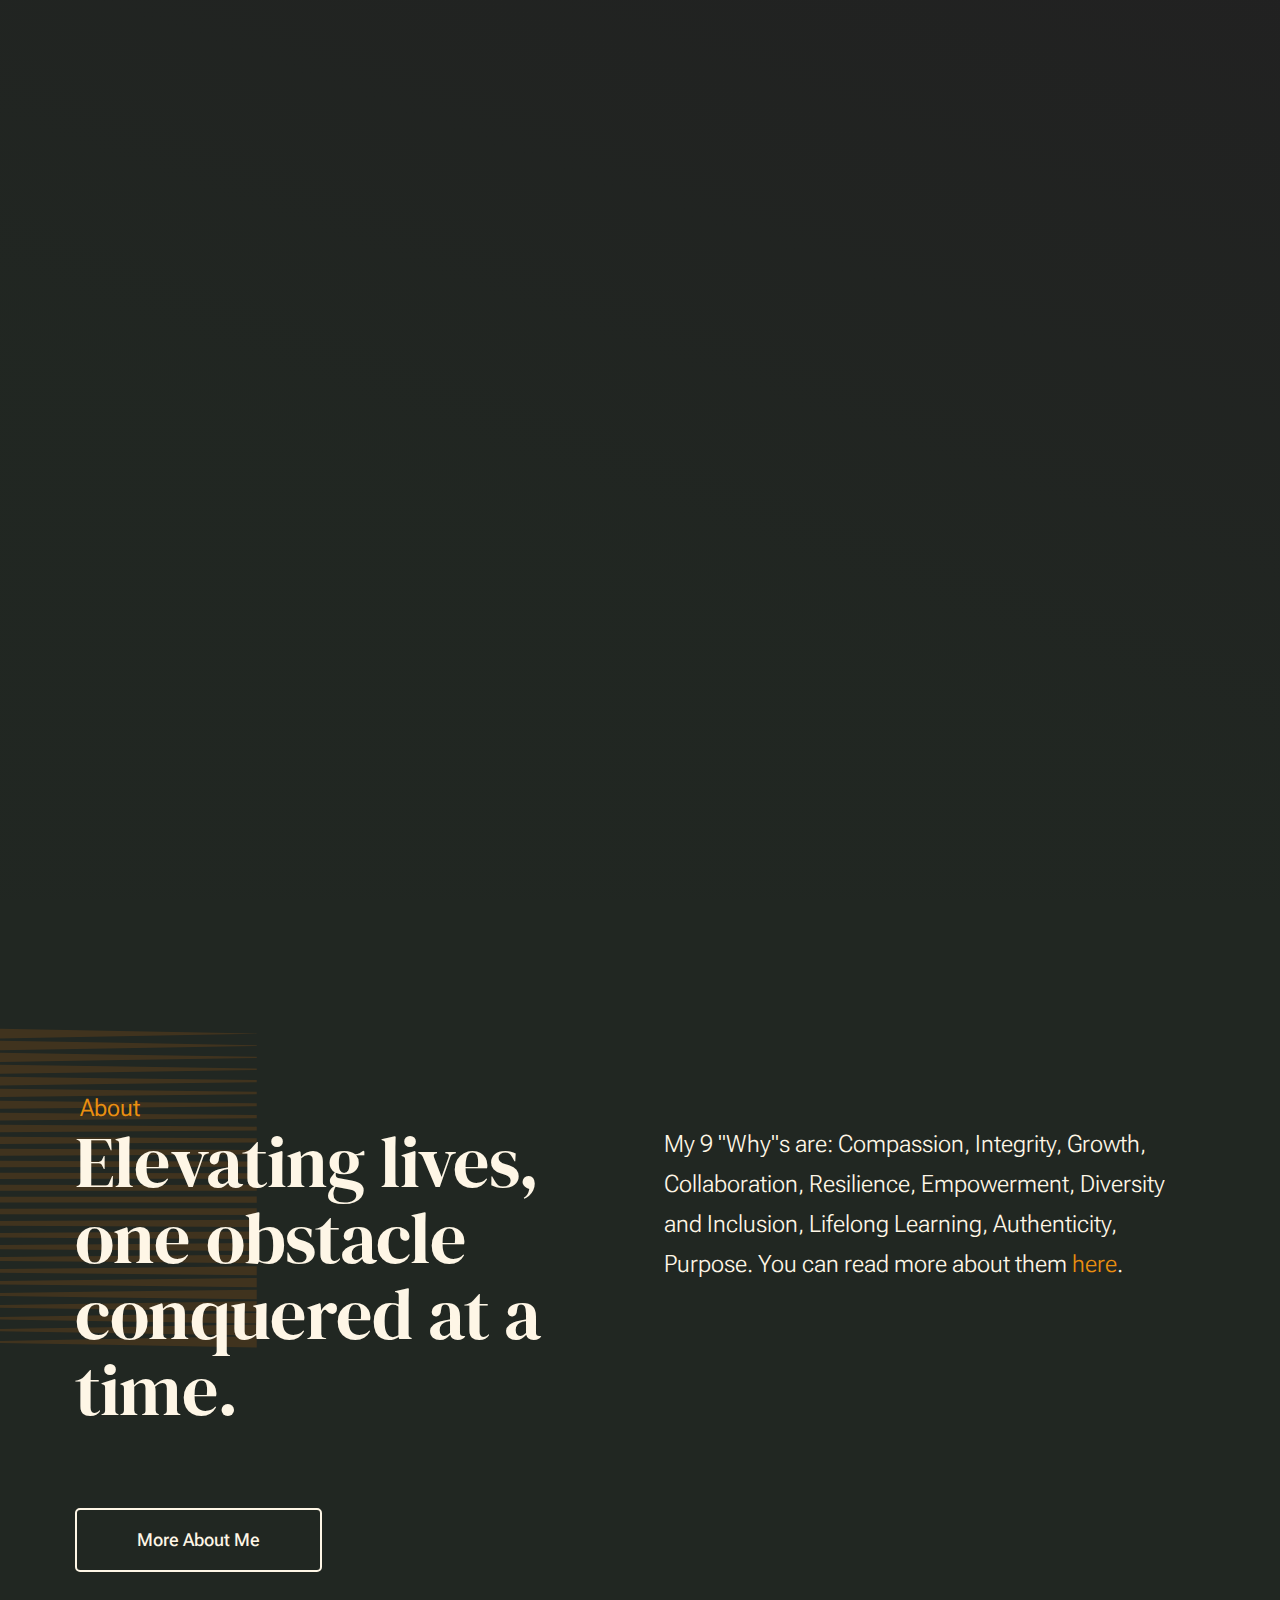
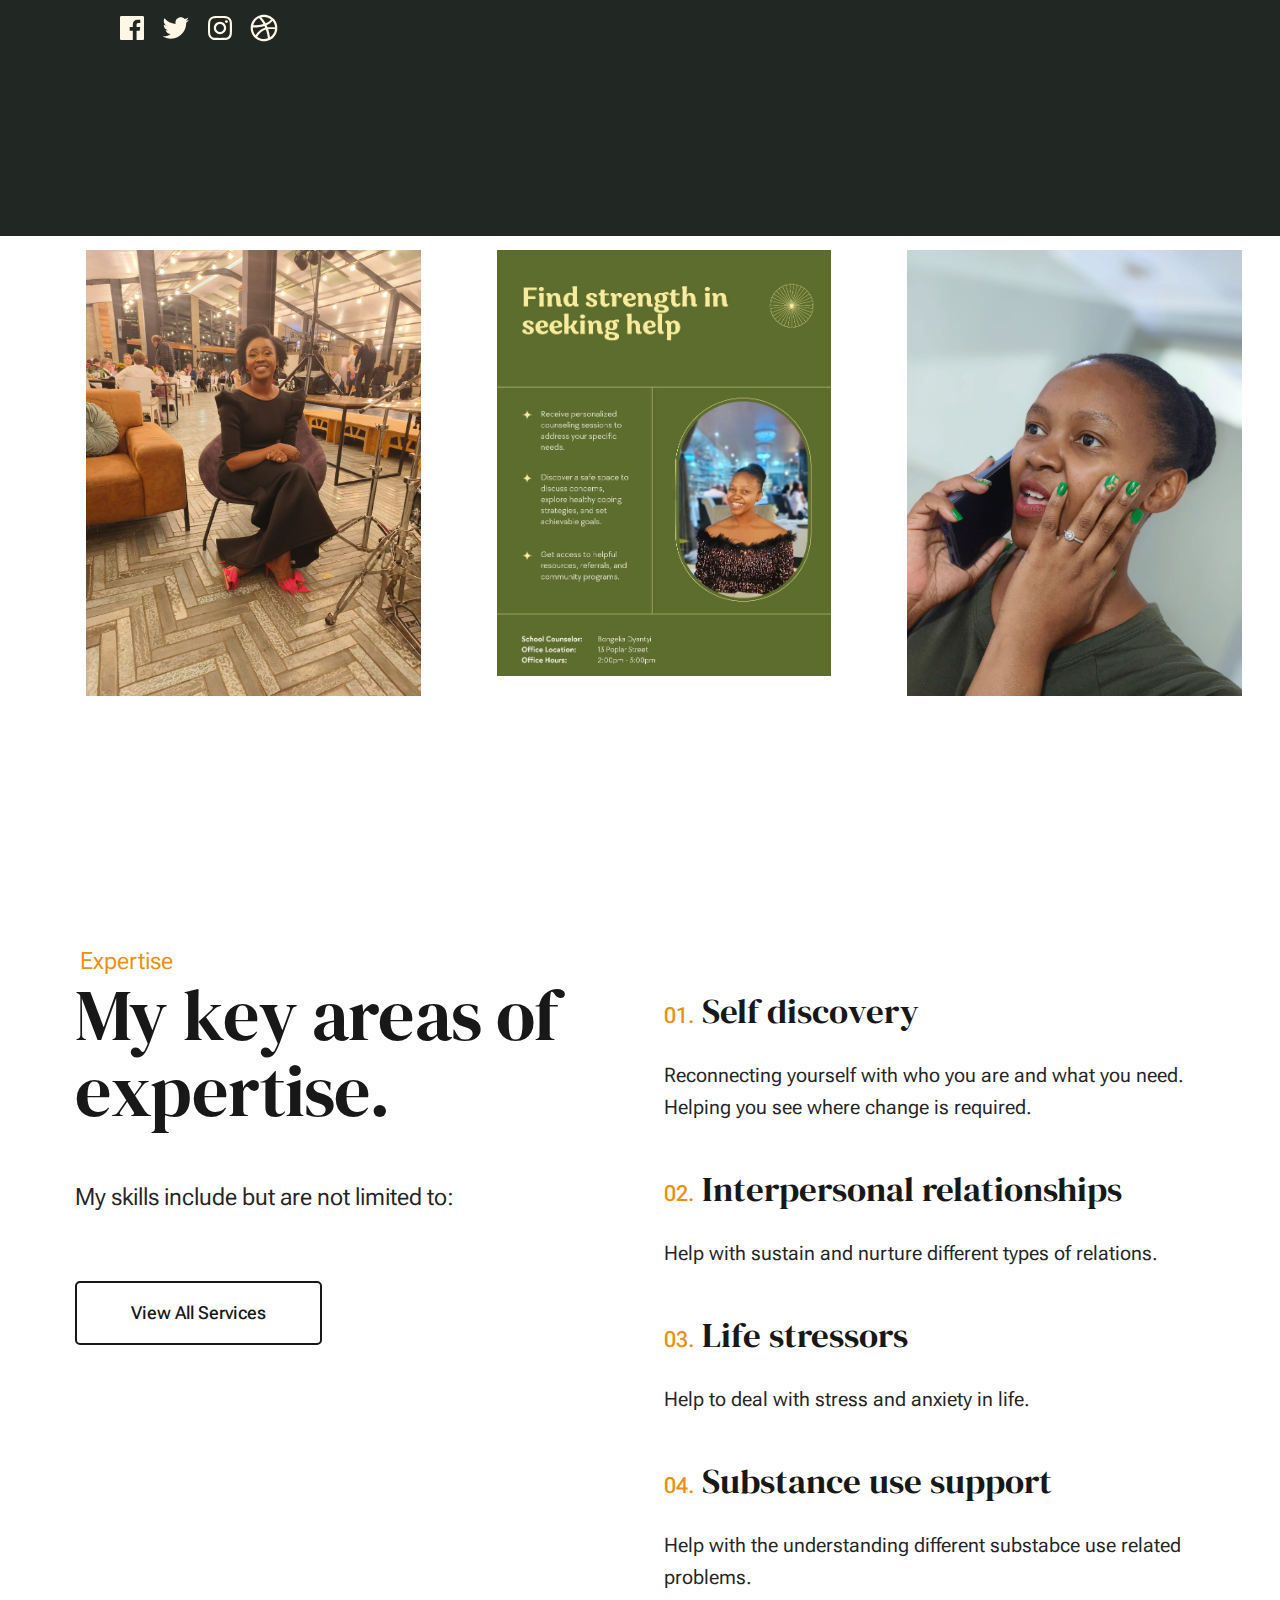
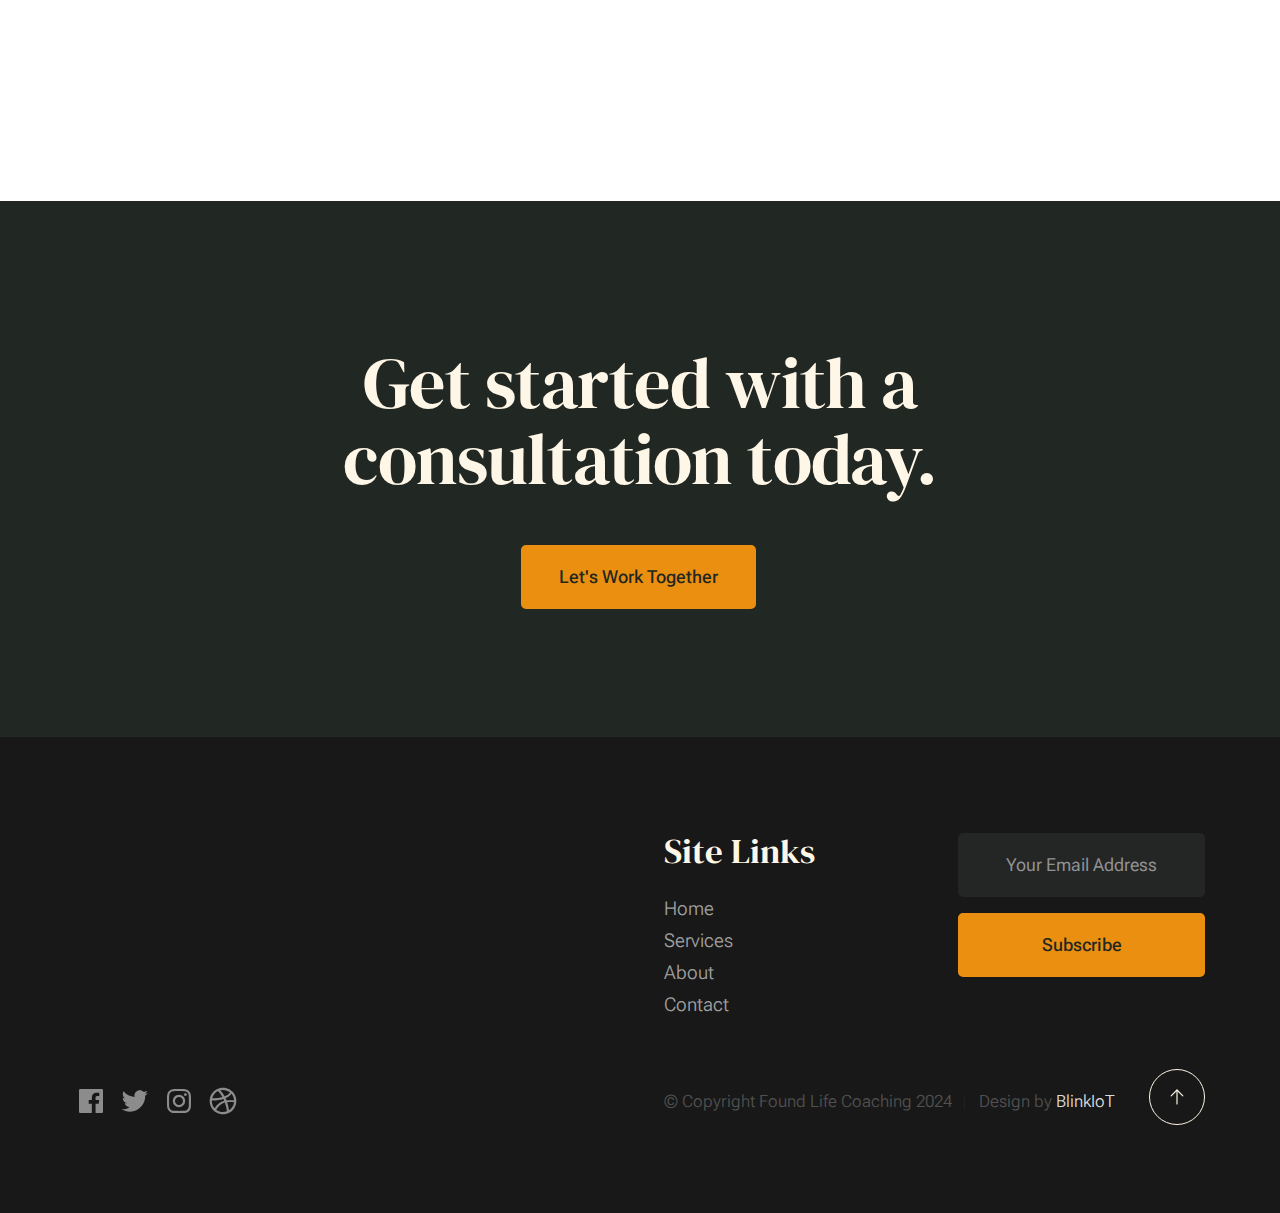
==== commit f1dd51a9: "complete" ====
--- a/index.html
+++ b/index.html
@@ -6,7 +6,7 @@
     ================================================== -->
     <meta charset="utf-8">
     <meta name="viewport" content="width=device-width, initial-scale=1">
-    <title>Monica</title>
+    <title>Found Life Coaching</title>
 
     <script>
         document.documentElement.classList.remove('no-js');
@@ -87,31 +87,31 @@
         <section id="content" class="s-content">
 
             <!-- intro
-            ----------------------------------------------- -->
+    ----------------------------------------------- -->
             <section id="intro" class="s-intro">
 
                 <div class="row s-intro__content width-sixteen-col">
 
                     <div class="column lg-12 s-intro__content-inner grid-block">
-                        
+
                         <div class="s-intro__content-text">
                             <div class="s-intro__content-pretitle text-pretitle">Hello, I'm Bongeka</div>
                             <h1 class="s-intro__content-title">
-                            I help people <br>
-                            navigate life's hurdles  <br>
-                            with strength, serenity, <br>
-                            and success. 
+                                I help people <br>
+                                navigate life's hurdles  <br>
+                                with strength, serenity, <br>
+                                and success.
                             </h1>
                         </div> <!-- s-intro__content-text -->
 
-                        <div class="s-intro__content-media"> 
-                            <div class="s-intro__content-media-inner">                               
-                                <img src="images/intro-bg.jpg" srcset="images/intro-bg.jpg 1x, images/intro-bg@2x.jpg 2x" alt="">
-                                <div class="lines">                               
-                                    <span></span>                                  
+                        <div class="s-intro__content-media">
+                            <div class="s-intro__content-media-inner">
+                                <img src="images/main_2.jpg" srcset="images/main_2.jpg 1x, images/main_2.jpg 2x" alt="">
+                                <div class="lines">
+                                    <span></span>
                                 </div>
                             </div>
-                        </div> <!-- s-intro__content-media -->                      
+                        </div> <!-- s-intro__content-media -->
 
                         <div class="s-intro__scroll-down">
                             <a href="#about" class="smoothscroll">
@@ -121,15 +121,14 @@
                                 <span>Scroll for more</span>
                             </a>
                         </div> <!-- s-intro__scroll-down -->
-                        
+
                     </div> <!-- s-intro__content-inner -->
 
                 </div> <!-- s-intro__content -->
 
             </section> <!-- end s-intro -->
-
             <!-- about
-            ----------------------------------------------- -->
+    ----------------------------------------------- -->
             <section id="about" class="s-about target-section">
 
                 <div class="row s-about__content width-sixteen-col">
@@ -138,15 +137,15 @@
                         <img src="images/geometric_shape.svg" alt="" class="s-about__content-imgbg">
 
                         <div class="section-header grid-section-split__header">
-                            <div class="text-pretitle">About</div>                           
+                            <div class="text-pretitle">About</div>
                             <h2 class="text-display-title">
                                 Elevating lives, one obstacle conquered at a time.
-                            </h2>                           
+                            </h2>
                         </div> <!-- end section-header -->
 
                         <div class="s-about__content-main grid-section-split__primary">
                             <p class="attention-getter">
-                             My 9 "Why"s are: Compassion, Integrity, Growth, Collaboration, Resilience, Empowerment, Diversity and Inclusion, Lifelong Learning, Authenticity, Purpose. You can read more about them <a href="about.html">here</a>.
+                                My 9 "Why"s are: Compassion, Integrity, Growth, Collaboration, Resilience, Empowerment, Diversity and Inclusion, Lifelong Learning, Authenticity, Purpose. You can read more about them <a href="about.html">here</a>.
                             </p>
                         </div> <!-- end s-about__content-main -->
 
@@ -180,196 +179,211 @@
                                 </li>
                             </ul> <!-- end s-footer__social -->
                         </div> <!-- end s-about__content-btn -->
-                    
+
                     </div> <!-- content-inner -->
                 </div>
-                
+
             </section> <!-- end s-about -->
 
-            <!-- expertise
-            ----------------------------------------------- -->
-            <section id="expertise" class="s-expertise">
-
-                <div class="row s-expertise__content width-sixteen-col">
-                    <div class="column xl-12 grid-block grid-section-split">
-
-                        <div class="section-header grid-section-split__header">
-                            <div class="text-pretitle">Expertise</div>                           
-                            <h2 class="text-display-title">
-                            My key areas of expertise.
-                            </h2>     
-                            
-                            <p class="lead">
-                            My skills include but are not limited to:</p>
-                        </div> <!-- end section-header -->
-
-                        <div class="s-expertise__content-main grid-section-split__primary">
-
-                            <div class="grid-list-items list-items show-ctr">
-                                <div class="grid-list-items__item list-items__item">
-                                    <div class="grid-list-items__title list-items__item-header">
-                                        <h3 class="list-items__item-title">Self discovery</h3>
-                                    </div>
-                                    <div class="grid-list-items__text list-items__item-text">
-                                        <p>
-                                            Reconnecting yourself with who you are and what you need.
-                                            Helping you see where change is required.
-                                        </p>
-                                    </div>
-                                </div> <!-- list-item -->
-                                <div class="grid-list-items__item list-items__item">
-                                    <div class="grid-list-items__title list-items__item-header">
-                                        <h3 class="list-items__item-title">Interpersonal relationships</h3>
-                                    </div>
-                                    <div class="grid-list-items__text list-items__item-text">
-                                        <p>
-                                            Help with sustain and nurture different types of relations.
-                                        </p>
-                                    </div>
-                                </div> <!-- list-expertise__item -->
-                                <div class="grid-list-items__item list-items__item">
-                                    <div class="grid-list-items__title list-items__item-header">
-                                        <h3 class="list-items__item-title">Life stressors</h3>
-                                    </div>
-                                    <div class="grid-list-items__text list-items__item-text">
-                                        <p>
-                                            Help to deal with stress and anxiety in life.
-                                        </p>
-                                    </div>
-                                </div> <!-- list-expertise__item -->
-                                <div class="grid-list-items__item list-items__item">
-                                    <div class="grid-list-items__title list-items__item-header">
-                                        <h3 class="list-items__item-title">Substance use support</h3>
-                                    </div>
-                                    <div class="grid-list-items__text list-items__item-text">
-                                        <p>
-                                            Help with the understanding  different substabce use related problems.
-                                        </p>
-                                    </div>
-                                </div> <!-- list-expertise__item -->
-
-                            </div> <!-- grid-list-items -->
-                        </div> <!-- end s-expertise__content-main -->
-
-                        <div class="s-expertise__content-btn grid-section-split__bottom">
-                            <a href="services.html" class="btn btn--stroke u-fullwidth">View All Services</a>
-                        </div> <!-- end s-about__content-btn -->
-
-                    </div> <!-- end grid-block-->
-                </div> <!-- end s-expertise__content -->
-
-            </section> <!-- end s-expertise -->
-
-            <!-- clients
-       
-
-        </section>s-content-->
-
-        <!-- # cta
-        ================================================== -->
-        <section id="cta" class="s-cta">
-
-            <div class="row row-x-center text-center">
-                <div class="column xl-8 lg-12">
-
-                    <div class="s-cta__content">
-                        <h2 class="text-display-title">
-                        Get started with a consultation today.
-                        </h2>
-                        <p class="lead">
-                        </p>
-                        <a href="contact.html" class="btn btn--primary">Let's Work Together</a>
+
+            <div class="column xl-12 grid-block">
+                <div class="grid-full grid-list-items list-items show-ctr">
+
+                    <div class="grid__item grid__item_item1">
+                        <img src="images/main_2.jpg" srcset="images/intro-bg.jpg 1x, images/main_2.jpg 2x" alt="">
+
                     </div>
-
+                    <div class="grid__item grid__item_item2">
+                        <img src="images/main.jpg" srcset="images/main.jpg 1x, images/main.jpg 2x" alt="">
+
+                    </div>
+                    <div class="grid__item grid__item_item3">
+                        <img src="images/main_1.jpg" srcset="images/main_1.jpg 1x, images/main_1.jpg 2x" alt="">
+
+                    </div>
+                    
                 </div>
             </div>
 
-        </section> <!-- end s-cta -->
-
-        <!-- # journal
+
+                    <!-- expertise
+            ----------------------------------------------- -->
+                    <section id="expertise" class="s-expertise">
+
+                        <div class="row s-expertise__content width-sixteen-col">
+                            <div class="column xl-12 grid-block grid-section-split">
+
+                                <div class="section-header grid-section-split__header">
+                                    <div class="text-pretitle">Expertise</div>
+                                    <h2 class="text-display-title">
+                                        My key areas of expertise.
+                                    </h2>
+
+                                    <p class="lead">
+                                        My skills include but are not limited to:
+                                    </p>
+                                </div> <!-- end section-header -->
+
+                                <div class="s-expertise__content-main grid-section-split__primary">
+
+                                    <div class="grid-list-items list-items show-ctr">
+                                        <div class="grid-list-items__item list-items__item">
+                                            <div class="grid-list-items__title list-items__item-header">
+                                                <h3 class="list-items__item-title">Self discovery</h3>
+                                            </div>
+                                            <div class="grid-list-items__text list-items__item-text">
+                                                <p>
+                                                    Reconnecting yourself with who you are and what you need.
+                                                    Helping you see where change is required.
+                                                </p>
+                                            </div>
+                                        </div> <!-- list-item -->
+                                        <div class="grid-list-items__item list-items__item">
+                                            <div class="grid-list-items__title list-items__item-header">
+                                                <h3 class="list-items__item-title">Interpersonal relationships</h3>
+                                            </div>
+                                            <div class="grid-list-items__text list-items__item-text">
+                                                <p>
+                                                    Help with sustain and nurture different types of relations.
+                                                </p>
+                                            </div>
+                                        </div> <!-- list-expertise__item -->
+                                        <div class="grid-list-items__item list-items__item">
+                                            <div class="grid-list-items__title list-items__item-header">
+                                                <h3 class="list-items__item-title">Life stressors</h3>
+                                            </div>
+                                            <div class="grid-list-items__text list-items__item-text">
+                                                <p>
+                                                    Help to deal with stress and anxiety in life.
+                                                </p>
+                                            </div>
+                                        </div> <!-- list-expertise__item -->
+                                        <div class="grid-list-items__item list-items__item">
+                                            <div class="grid-list-items__title list-items__item-header">
+                                                <h3 class="list-items__item-title">Substance use support</h3>
+                                            </div>
+                                            <div class="grid-list-items__text list-items__item-text">
+                                                <p>
+                                                    Help with the understanding  different substabce use related problems.
+                                                </p>
+                                            </div>
+                                        </div> <!-- list-expertise__item -->
+
+                                    </div> <!-- grid-list-items -->
+                                </div> <!-- end s-expertise__content-main -->
+
+                                <div class="s-expertise__content-btn grid-section-split__bottom">
+                                    <a href="services.html" class="btn btn--stroke u-fullwidth">View All Services</a>
+                                </div> <!-- end s-about__content-btn -->
+
+                            </div> <!-- end grid-block-->
+                        </div> <!-- end s-expertise__content -->
+
+                    </section> <!-- end s-expertise -->
+                    <!-- clients
+
+
+            </section>s-content-->
+                    <!-- # cta
+            ================================================== -->
+                    <section id="cta" class="s-cta">
+
+                        <div class="row row-x-center text-center">
+                            <div class="column xl-8 lg-12">
+
+                                <div class="s-cta__content">
+                                    <h2 class="text-display-title">
+                                        Get started with a consultation today.
+                                    </h2>
+                                    <p class="lead">
+                                    </p>
+                                    <a href="contact.html" class="btn btn--primary">Let's Work Together</a>
+                                </div>
+
+                            </div>
+                        </div>
+
+                    </section> <!-- end s-cta -->
+                    <!-- # journal
+            ================================================== -->
+                    <!-- # footer
+            ================================================== -->
+                    <footer class="s-footer">
+                        <div class="row s-footer__content">
+                            <div class="column xl-6 lg-6 md-12 s-footer__block s-footer__about">
+
+                            </div>
+                            <div class="column xl-3 lg-6 md-12 s-footer__block s-footer__site-links">
+                                <h3>Site Links</h3>
+                                <ul class="link-list">
+                                    <li><a href="index.html">Home</a></li>
+                                    <li><a href="services.html">Services</a></li>
+                                    <li><a href="about.html">About</a></li>
+                                    <li><a href="contact.html">Contact</a></li>
+                                </ul>
+                            </div>
+                            <div class="column xl-3 lg-6 md-12 tab-12 s-footer__block s-footer__newsletter">
+                                <div class="subscribe-form">
+                                    <form id="mc-form" class="mc-form">
+                                        <input type="email" name="EMAIL" id="mce-EMAIL" class="u-fullwidth text-center" placeholder="Your Email Address" title="The domain portion of the email address is invalid (the portion after the @)." pattern="^([^\x00-\x20\x22\x28\x29\x2c\x2e\x3a-\x3c\x3e\x40\x5b-\x5d\x7f-\xff]+|\x22([^\x0d\x22\x5c\x80-\xff]|\x5c[\x00-\x7f])*\x22)(\x2e([^\x00-\x20\x22\x28\x29\x2c\x2e\x3a-\x3c\x3e\x40\x5b-\x5d\x7f-\xff]+|\x22([^\x0d\x22\x5c\x80-\xff]|\x5c[\x00-\x7f])*\x22))*\x40([^\x00-\x20\x22\x28\x29\x2c\x2e\x3a-\x3c\x3e\x40\x5b-\x5d\x7f-\xff]+|\x5b([^\x0d\x5b-\x5d\x80-\xff]|\x5c[\x00-\x7f])*\x5d)(\x2e([^\x00-\x20\x22\x28\x29\x2c\x2e\x3a-\x3c\x3e\x40\x5b-\x5d\x7f-\xff]+|\x5b([^\x0d\x5b-\x5d\x80-\xff]|\x5c[\x00-\x7f])*\x5d))*(\.\w{2,})+$" required>
+                                        <input type="submit" name="subscribe" value="Subscribe" class="btn btn--primary btn--small u-fullwidth">
+                                        <!-- <div style="position: absolute; left: -5000px;" aria-hidden="true"><input type="text" name="b_cdb7b577e41181934ed6a6a44_9a91cfe7b3" tabindex="-1" value=""></div> -->
+                                        <div class="mc-status"></div>
+                                    </form>
+                                </div>
+                            </div>
+                        </div>
+
+                        <div class="row s-footer__bottom">
+                            <div class="column xl-6 lg-12">
+                                <ul class="s-footer__social social-list">
+                                    <li>
+                                        <a href="#0">
+                                            <svg xmlns="http://www.w3.org/2000/svg" width="24" height="24" viewBox="0 0 24 24" style="fill:rgba(0, 0, 0, 1);transform:;-ms-filter:"><path d="M20,3H4C3.447,3,3,3.448,3,4v16c0,0.552,0.447,1,1,1h8.615v-6.96h-2.338v-2.725h2.338v-2c0-2.325,1.42-3.592,3.5-3.592 c0.699-0.002,1.399,0.034,2.095,0.107v2.42h-1.435c-1.128,0-1.348,0.538-1.348,1.325v1.735h2.697l-0.35,2.725h-2.348V21H20 c0.553,0,1-0.448,1-1V4C21,3.448,20.553,3,20,3z"></path></svg>
+                                            <span class="u-screen-reader-text">Facebook</span>
+                                        </a>
+                                    </li>
+                                    <li>
+                                        <a href="#0">
+                                            <svg xmlns="http://www.w3.org/2000/svg" width="24" height="24" viewBox="0 0 24 24" style="fill:rgba(0, 0, 0, 1);transform:;-ms-filter:"><path d="M19.633,7.997c0.013,0.175,0.013,0.349,0.013,0.523c0,5.325-4.053,11.461-11.46,11.461c-2.282,0-4.402-0.661-6.186-1.809 c0.324,0.037,0.636,0.05,0.973,0.05c1.883,0,3.616-0.636,5.001-1.721c-1.771-0.037-3.255-1.197-3.767-2.793 c0.249,0.037,0.499,0.062,0.761,0.062c0.361,0,0.724-0.05,1.061-0.137c-1.847-0.374-3.23-1.995-3.23-3.953v-0.05 c0.537,0.299,1.16,0.486,1.82,0.511C3.534,9.419,2.823,8.184,2.823,6.787c0-0.748,0.199-1.434,0.548-2.032 c1.983,2.443,4.964,4.04,8.306,4.215c-0.062-0.3-0.1-0.611-0.1-0.923c0-2.22,1.796-4.028,4.028-4.028 c1.16,0,2.207,0.486,2.943,1.272c0.91-0.175,1.782-0.512,2.556-0.973c-0.299,0.935-0.936,1.721-1.771,2.22 c0.811-0.088,1.597-0.312,2.319-0.624C21.104,6.712,20.419,7.423,19.633,7.997z"></path></svg>
+                                            <span class="u-screen-reader-text">Twitter</span>
+                                        </a>
+                                    </li>
+                                    <li>
+                                        <a href="#0">
+                                            <svg xmlns="http://www.w3.org/2000/svg" width="24" height="24" viewBox="0 0 24 24" style="fill:rgba(0, 0, 0, 1);transform:;-ms-filter:"><path d="M11.999,7.377c-2.554,0-4.623,2.07-4.623,4.623c0,2.554,2.069,4.624,4.623,4.624c2.552,0,4.623-2.07,4.623-4.624 C16.622,9.447,14.551,7.377,11.999,7.377L11.999,7.377z M11.999,15.004c-1.659,0-3.004-1.345-3.004-3.003 c0-1.659,1.345-3.003,3.004-3.003s3.002,1.344,3.002,3.003C15.001,13.659,13.658,15.004,11.999,15.004L11.999,15.004z"></path><circle cx="16.806" cy="7.207" r="1.078"></circle><path d="M20.533,6.111c-0.469-1.209-1.424-2.165-2.633-2.632c-0.699-0.263-1.438-0.404-2.186-0.42 c-0.963-0.042-1.268-0.054-3.71-0.054s-2.755,0-3.71,0.054C7.548,3.074,6.809,3.215,6.11,3.479C4.9,3.946,3.945,4.902,3.477,6.111 c-0.263,0.7-0.404,1.438-0.419,2.186c-0.043,0.962-0.056,1.267-0.056,3.71c0,2.442,0,2.753,0.056,3.71 c0.015,0.748,0.156,1.486,0.419,2.187c0.469,1.208,1.424,2.164,2.634,2.632c0.696,0.272,1.435,0.426,2.185,0.45 c0.963,0.042,1.268,0.055,3.71,0.055s2.755,0,3.71-0.055c0.747-0.015,1.486-0.157,2.186-0.419c1.209-0.469,2.164-1.424,2.633-2.633 c0.263-0.7,0.404-1.438,0.419-2.186c0.043-0.962,0.056-1.267,0.056-3.71s0-2.753-0.056-3.71C20.941,7.57,20.801,6.819,20.533,6.111z M19.315,15.643c-0.007,0.576-0.111,1.147-0.311,1.688c-0.305,0.787-0.926,1.409-1.712,1.711c-0.535,0.199-1.099,0.303-1.67,0.311 c-0.95,0.044-1.218,0.055-3.654,0.055c-2.438,0-2.687,0-3.655-0.055c-0.569-0.007-1.135-0.112-1.669-0.311 c-0.789-0.301-1.414-0.923-1.719-1.711c-0.196-0.534-0.302-1.099-0.311-1.669c-0.043-0.95-0.053-1.218-0.053-3.654 c0-2.437,0-2.686,0.053-3.655c0.007-0.576,0.111-1.146,0.311-1.687c0.305-0.789,0.93-1.41,1.719-1.712 c0.534-0.198,1.1-0.303,1.669-0.311c0.951-0.043,1.218-0.055,3.655-0.055c2.437,0,2.687,0,3.654,0.055 c0.571,0.007,1.135,0.112,1.67,0.311c0.786,0.303,1.407,0.925,1.712,1.712c0.196,0.534,0.302,1.099,0.311,1.669 c0.043,0.951,0.054,1.218,0.054,3.655c0,2.436,0,2.698-0.043,3.654H19.315z"></path></svg>
+                                            <span class="u-screen-reader-text">Instagram</span>
+                                        </a>
+                                    </li>
+                                    <li>
+                                        <a href="#0">
+                                            <svg xmlns="http://www.w3.org/2000/svg" width="24" height="24" viewBox="0 0 24 24" style="fill: rgba(0, 0, 0, 1);transform: ;msFilter:;"><path d="M20.66 6.98a9.932 9.932 0 0 0-3.641-3.64C15.486 2.447 13.813 2 12 2s-3.486.447-5.02 1.34c-1.533.893-2.747 2.107-3.64 3.64S2 10.187 2 12s.446 3.487 1.34 5.02a9.924 9.924 0 0 0 3.641 3.64C8.514 21.553 10.187 22 12 22s3.486-.447 5.02-1.34a9.932 9.932 0 0 0 3.641-3.64C21.554 15.487 22 13.813 22 12s-.446-3.487-1.34-5.02zM12 3.66c2 0 3.772.64 5.32 1.919-.92 1.174-2.286 2.14-4.1 2.9-1.002-1.813-2.088-3.327-3.261-4.54A7.715 7.715 0 0 1 12 3.66zM5.51 6.8a8.116 8.116 0 0 1 2.711-2.22c1.212 1.201 2.325 2.7 3.34 4.5-2 .6-4.114.9-6.341.9-.573 0-1.006-.013-1.3-.04A8.549 8.549 0 0 1 5.51 6.8zM3.66 12c0-.054.003-.12.01-.2.007-.08.01-.146.01-.2.254.014.641.02 1.161.02 2.666 0 5.146-.367 7.439-1.1.187.373.381.793.58 1.26-1.32.293-2.674 1.006-4.061 2.14S6.4 16.247 5.76 17.5c-1.4-1.587-2.1-3.42-2.1-5.5zM12 20.34c-1.894 0-3.594-.587-5.101-1.759.601-1.187 1.524-2.322 2.771-3.401 1.246-1.08 2.483-1.753 3.71-2.02a29.441 29.441 0 0 1 1.56 6.62 8.166 8.166 0 0 1-2.94.56zm7.08-3.96a8.351 8.351 0 0 1-2.58 2.621c-.24-2.08-.7-4.107-1.379-6.081.932-.066 1.765-.1 2.5-.1.799 0 1.686.034 2.659.1a8.098 8.098 0 0 1-1.2 3.46zm-1.24-5c-1.16 0-2.233.047-3.22.14a27.053 27.053 0 0 0-.68-1.62c2.066-.906 3.532-2.006 4.399-3.3 1.2 1.414 1.854 3.027 1.96 4.84-.812-.04-1.632-.06-2.459-.06z"></path></svg>
+                                            <span class="u-screen-reader-text">Dribbble</span>
+                                        </a>
+                                    </li>
+                                </ul> <!-- end s-footer__social -->
+                            </div>
+                            <div class="column xl-6 lg-12">
+                                <p class="ss-copyright">
+                                    <span>© Copyright Found Life Coaching 2024</span>
+                                    <span>Design by <a href="https://blinkiot.tech/">BlinkIoT</a></span>
+                                </p>
+                            </div>
+
+                            <div class="ss-go-top">
+                                <a class="smoothscroll" title="Back to Top" href="#top">
+                                    <svg xmlns="http://www.w3.org/2000/svg" viewBox="0 0 24 24" width="36" height="36" fill="none" stroke="#ffffff" stroke-width="1" stroke-linecap="round" stroke-linejoin="round">&lt;!--!  Atomicons Free 1.00 by @atisalab License - https://atomicons.com/license/ (Icons: CC BY 4.0) Copyright 2021 Atomicons --&gt;<polyline points="17 11 12 6 7 11"></polyline><line x1="12" y1="18" x2="12" y2="6"></line></svg>
+                                </a>
+                            </div> <!-- end ss-go-top -->
+                        </div>
+
+                    </footer> <!-- end s-footer -->
+
+                </div> <!-- end page-wrap -->
+                <!-- Java Script
         ================================================== -->
-
-
-
-        <!-- # footer 
-        ================================================== -->
-        <footer class="s-footer">
-            <div class="row s-footer__content">
-                <div class="column xl-6 lg-6 md-12 s-footer__block s-footer__about">                    
-             
-                </div>                
-                <div class="column xl-3 lg-6 md-12 s-footer__block s-footer__site-links">
-                    <h3>Site Links</h3>
-                    <ul class="link-list">
-                        <li><a href="index.html">Home</a></li>
-                        <li><a href="services.html">Services</a></li>
-                        <li><a href="about.html">About</a></li>
-                        <li><a href="contact.html">Contact</a></li>
-                    </ul>
-                </div>
-                <div class="column xl-3 lg-6 md-12 tab-12 s-footer__block s-footer__newsletter">
-                    <div class="subscribe-form">
-                        <form id="mc-form" class="mc-form">
-                            <input type="email" name="EMAIL" id="mce-EMAIL" class="u-fullwidth text-center" placeholder="Your Email Address" title="The domain portion of the email address is invalid (the portion after the @)." pattern="^([^\x00-\x20\x22\x28\x29\x2c\x2e\x3a-\x3c\x3e\x40\x5b-\x5d\x7f-\xff]+|\x22([^\x0d\x22\x5c\x80-\xff]|\x5c[\x00-\x7f])*\x22)(\x2e([^\x00-\x20\x22\x28\x29\x2c\x2e\x3a-\x3c\x3e\x40\x5b-\x5d\x7f-\xff]+|\x22([^\x0d\x22\x5c\x80-\xff]|\x5c[\x00-\x7f])*\x22))*\x40([^\x00-\x20\x22\x28\x29\x2c\x2e\x3a-\x3c\x3e\x40\x5b-\x5d\x7f-\xff]+|\x5b([^\x0d\x5b-\x5d\x80-\xff]|\x5c[\x00-\x7f])*\x5d)(\x2e([^\x00-\x20\x22\x28\x29\x2c\x2e\x3a-\x3c\x3e\x40\x5b-\x5d\x7f-\xff]+|\x5b([^\x0d\x5b-\x5d\x80-\xff]|\x5c[\x00-\x7f])*\x5d))*(\.\w{2,})+$" required>
-                            <input type="submit" name="subscribe" value="Subscribe" class="btn btn--primary btn--small u-fullwidth">
-                            <!-- <div style="position: absolute; left: -5000px;" aria-hidden="true"><input type="text" name="b_cdb7b577e41181934ed6a6a44_9a91cfe7b3" tabindex="-1" value=""></div> -->
-                            <div class="mc-status"></div>
-                        </form>
-                    </div>
-                </div>
-            </div>    
-            
-            <div class="row s-footer__bottom">
-                <div class="column xl-6 lg-12">
-                    <ul class="s-footer__social social-list">
-                        <li>
-                            <a href="#0">
-                                <svg xmlns="http://www.w3.org/2000/svg" width="24" height="24" viewBox="0 0 24 24" style="fill:rgba(0, 0, 0, 1);transform:;-ms-filter:"><path d="M20,3H4C3.447,3,3,3.448,3,4v16c0,0.552,0.447,1,1,1h8.615v-6.96h-2.338v-2.725h2.338v-2c0-2.325,1.42-3.592,3.5-3.592 c0.699-0.002,1.399,0.034,2.095,0.107v2.42h-1.435c-1.128,0-1.348,0.538-1.348,1.325v1.735h2.697l-0.35,2.725h-2.348V21H20 c0.553,0,1-0.448,1-1V4C21,3.448,20.553,3,20,3z"></path></svg>
-                                <span class="u-screen-reader-text">Facebook</span>
-                            </a>
-                        </li>
-                        <li>
-                            <a href="#0">
-                                <svg xmlns="http://www.w3.org/2000/svg" width="24" height="24" viewBox="0 0 24 24" style="fill:rgba(0, 0, 0, 1);transform:;-ms-filter:"><path d="M19.633,7.997c0.013,0.175,0.013,0.349,0.013,0.523c0,5.325-4.053,11.461-11.46,11.461c-2.282,0-4.402-0.661-6.186-1.809 c0.324,0.037,0.636,0.05,0.973,0.05c1.883,0,3.616-0.636,5.001-1.721c-1.771-0.037-3.255-1.197-3.767-2.793 c0.249,0.037,0.499,0.062,0.761,0.062c0.361,0,0.724-0.05,1.061-0.137c-1.847-0.374-3.23-1.995-3.23-3.953v-0.05 c0.537,0.299,1.16,0.486,1.82,0.511C3.534,9.419,2.823,8.184,2.823,6.787c0-0.748,0.199-1.434,0.548-2.032 c1.983,2.443,4.964,4.04,8.306,4.215c-0.062-0.3-0.1-0.611-0.1-0.923c0-2.22,1.796-4.028,4.028-4.028 c1.16,0,2.207,0.486,2.943,1.272c0.91-0.175,1.782-0.512,2.556-0.973c-0.299,0.935-0.936,1.721-1.771,2.22 c0.811-0.088,1.597-0.312,2.319-0.624C21.104,6.712,20.419,7.423,19.633,7.997z"></path></svg>
-                                <span class="u-screen-reader-text">Twitter</span>
-                            </a>
-                        </li>
-                        <li>
-                            <a href="#0">
-                                <svg xmlns="http://www.w3.org/2000/svg" width="24" height="24" viewBox="0 0 24 24" style="fill:rgba(0, 0, 0, 1);transform:;-ms-filter:"><path d="M11.999,7.377c-2.554,0-4.623,2.07-4.623,4.623c0,2.554,2.069,4.624,4.623,4.624c2.552,0,4.623-2.07,4.623-4.624 C16.622,9.447,14.551,7.377,11.999,7.377L11.999,7.377z M11.999,15.004c-1.659,0-3.004-1.345-3.004-3.003 c0-1.659,1.345-3.003,3.004-3.003s3.002,1.344,3.002,3.003C15.001,13.659,13.658,15.004,11.999,15.004L11.999,15.004z"></path><circle cx="16.806" cy="7.207" r="1.078"></circle><path d="M20.533,6.111c-0.469-1.209-1.424-2.165-2.633-2.632c-0.699-0.263-1.438-0.404-2.186-0.42 c-0.963-0.042-1.268-0.054-3.71-0.054s-2.755,0-3.71,0.054C7.548,3.074,6.809,3.215,6.11,3.479C4.9,3.946,3.945,4.902,3.477,6.111 c-0.263,0.7-0.404,1.438-0.419,2.186c-0.043,0.962-0.056,1.267-0.056,3.71c0,2.442,0,2.753,0.056,3.71 c0.015,0.748,0.156,1.486,0.419,2.187c0.469,1.208,1.424,2.164,2.634,2.632c0.696,0.272,1.435,0.426,2.185,0.45 c0.963,0.042,1.268,0.055,3.71,0.055s2.755,0,3.71-0.055c0.747-0.015,1.486-0.157,2.186-0.419c1.209-0.469,2.164-1.424,2.633-2.633 c0.263-0.7,0.404-1.438,0.419-2.186c0.043-0.962,0.056-1.267,0.056-3.71s0-2.753-0.056-3.71C20.941,7.57,20.801,6.819,20.533,6.111z M19.315,15.643c-0.007,0.576-0.111,1.147-0.311,1.688c-0.305,0.787-0.926,1.409-1.712,1.711c-0.535,0.199-1.099,0.303-1.67,0.311 c-0.95,0.044-1.218,0.055-3.654,0.055c-2.438,0-2.687,0-3.655-0.055c-0.569-0.007-1.135-0.112-1.669-0.311 c-0.789-0.301-1.414-0.923-1.719-1.711c-0.196-0.534-0.302-1.099-0.311-1.669c-0.043-0.95-0.053-1.218-0.053-3.654 c0-2.437,0-2.686,0.053-3.655c0.007-0.576,0.111-1.146,0.311-1.687c0.305-0.789,0.93-1.41,1.719-1.712 c0.534-0.198,1.1-0.303,1.669-0.311c0.951-0.043,1.218-0.055,3.655-0.055c2.437,0,2.687,0,3.654,0.055 c0.571,0.007,1.135,0.112,1.67,0.311c0.786,0.303,1.407,0.925,1.712,1.712c0.196,0.534,0.302,1.099,0.311,1.669 c0.043,0.951,0.054,1.218,0.054,3.655c0,2.436,0,2.698-0.043,3.654H19.315z"></path></svg>
-                                <span class="u-screen-reader-text">Instagram</span>
-                            </a>
-                        </li>
-                        <li>
-                            <a href="#0">
-                                <svg xmlns="http://www.w3.org/2000/svg" width="24" height="24" viewBox="0 0 24 24" style="fill: rgba(0, 0, 0, 1);transform: ;msFilter:;"><path d="M20.66 6.98a9.932 9.932 0 0 0-3.641-3.64C15.486 2.447 13.813 2 12 2s-3.486.447-5.02 1.34c-1.533.893-2.747 2.107-3.64 3.64S2 10.187 2 12s.446 3.487 1.34 5.02a9.924 9.924 0 0 0 3.641 3.64C8.514 21.553 10.187 22 12 22s3.486-.447 5.02-1.34a9.932 9.932 0 0 0 3.641-3.64C21.554 15.487 22 13.813 22 12s-.446-3.487-1.34-5.02zM12 3.66c2 0 3.772.64 5.32 1.919-.92 1.174-2.286 2.14-4.1 2.9-1.002-1.813-2.088-3.327-3.261-4.54A7.715 7.715 0 0 1 12 3.66zM5.51 6.8a8.116 8.116 0 0 1 2.711-2.22c1.212 1.201 2.325 2.7 3.34 4.5-2 .6-4.114.9-6.341.9-.573 0-1.006-.013-1.3-.04A8.549 8.549 0 0 1 5.51 6.8zM3.66 12c0-.054.003-.12.01-.2.007-.08.01-.146.01-.2.254.014.641.02 1.161.02 2.666 0 5.146-.367 7.439-1.1.187.373.381.793.58 1.26-1.32.293-2.674 1.006-4.061 2.14S6.4 16.247 5.76 17.5c-1.4-1.587-2.1-3.42-2.1-5.5zM12 20.34c-1.894 0-3.594-.587-5.101-1.759.601-1.187 1.524-2.322 2.771-3.401 1.246-1.08 2.483-1.753 3.71-2.02a29.441 29.441 0 0 1 1.56 6.62 8.166 8.166 0 0 1-2.94.56zm7.08-3.96a8.351 8.351 0 0 1-2.58 2.621c-.24-2.08-.7-4.107-1.379-6.081.932-.066 1.765-.1 2.5-.1.799 0 1.686.034 2.659.1a8.098 8.098 0 0 1-1.2 3.46zm-1.24-5c-1.16 0-2.233.047-3.22.14a27.053 27.053 0 0 0-.68-1.62c2.066-.906 3.532-2.006 4.399-3.3 1.2 1.414 1.854 3.027 1.96 4.84-.812-.04-1.632-.06-2.459-.06z"></path></svg>
-                                <span class="u-screen-reader-text">Dribbble</span>
-                            </a>
-                        </li>
-                    </ul> <!-- end s-footer__social -->
-                </div>
-                <div class="column xl-6 lg-12">
-                    <p class="ss-copyright">
-                        <span>© Copyright Found Life Coaching 2024</span> 
-                        <span>Design by <a href="https://blinkiot.tech/">BlinkIoT</a></span>
-                    </p>
-                </div>
-
-                <div class="ss-go-top">
-                    <a class="smoothscroll" title="Back to Top" href="#top">
-                        <svg xmlns="http://www.w3.org/2000/svg" viewBox="0 0 24 24" width="36" height="36" fill="none" stroke="#ffffff" stroke-width="1" stroke-linecap="round" stroke-linejoin="round">&lt;!--!  Atomicons Free 1.00 by @atisalab License - https://atomicons.com/license/ (Icons: CC BY 4.0) Copyright 2021 Atomicons --&gt;<polyline points="17 11 12 6 7 11"></polyline><line x1="12" y1="18" x2="12" y2="6"></line></svg>
-                    </a>
-                </div> <!-- end ss-go-top -->
-            </div>
-            
-        </footer> <!-- end s-footer -->
-
-    </div> <!-- end page-wrap -->
-
-    <!-- Java Script
-    ================================================== -->
-    <script src="js/plugins.js"></script>
-    <script src="js/main.js"></script>
+                <script src="js/plugins.js"></script>
+                <script src="js/main.js"></script>
 
 </body>
 </html>--- a/css/styles.css
+++ b/css/styles.css
@@ -4740,3 +4740,138 @@
 .contact-list li {
 	padding-left: 0;
 }
+
+.grid {
+	display: grid;
+	grid-template-columns: repeat(12, [col] 1fr);
+	grid-template-rows: repeat(5, [row] auto);
+	grid-column-gap: 1em;
+	grid-row-gap: 15px;
+}
+
+.grid__item {
+	background: white;
+	text-transform: uppercase;
+	padding: 1em;
+	font-size: 14px;
+}
+
+.grid__item_item1 {
+	grid-column: col / span 4;
+	grid-row: row;
+}
+
+.grid__item_item2 {
+	grid-column: col 5 / span 4;
+	grid-row: row;
+}
+
+.grid__item_item3 {
+	grid-column: col 9 / span 4;
+	grid-row: row;
+}
+
+.grid__item_item4 {
+	grid-column: col / span 8;
+	grid-row: row 2;
+}
+
+.grid__item_item5 {
+	grid-column: col 9 / span 4;
+	grid-row: row 2;
+}
+
+.grid__item_item6 {
+	grid-column: col / span 3;
+	grid-row: row 3;
+}
+
+.grid__item_item7 {
+	grid-column: col 4 / span 3;
+	grid-row: row 3;
+}
+
+.grid__item_item8 {
+	grid-column: col 7 / span 3;
+	grid-row: row 3;
+}
+
+.grid__item_item9 {
+	grid-column: col 10 / span 3;
+	grid-row: row 3;
+}
+
+.grid__item_item10 {
+	grid-column: col / span 6;
+	grid-row: row 4;
+}
+
+.grid__item_item11 {
+	grid-column: col 7 / span 6;
+	grid-row: row 4;
+}
+
+.grid__item_item12 {
+	grid-column: col / span 12;
+	grid-row: row 5;
+}
+
+.grid__item_item-v1 {
+	grid-column: col / span 4;
+	grid-row: row / span 2;
+}
+
+.grid__item_item-v2 {
+	grid-column: col 5 / span 4;
+	grid-row: row / span 3;
+}
+
+.grid__item_item-v3 {
+	grid-column: col 9 / span 4;
+	grid-row: row;
+}
+
+.grid__item_item-v4 {
+	grid-column: col 9 / span 4;
+	grid-row: row 2;
+}
+
+.grid__item_item-v5 {
+	grid-column: col / span 3;
+	grid-row: row 3;
+}
+
+.grid__item_item-v6 {
+	grid-column: col 4;
+	grid-row: row 3;
+}
+
+.grid__item_item-v7 {
+	grid-column: col 9;
+	grid-row: row 3;
+}
+
+.grid__item_item-v8 {
+	grid-column: col 10 / span 3;
+	grid-row: row 3;
+}
+
+.grid__item_item-v9 {
+	grid-column: col / span 6;
+	grid-row: row 4;
+}
+
+.grid__item_item-v10 {
+	grid-column: col 7 / span 3;
+	grid-row: row 4;
+}
+
+.grid__item_item-v11 {
+	grid-column: col 10 / span 3;
+	grid-row: row 4;
+}
+
+.grid__item_item-v12 {
+	grid-column: col / span 12;
+	grid-row: row 5;
+}